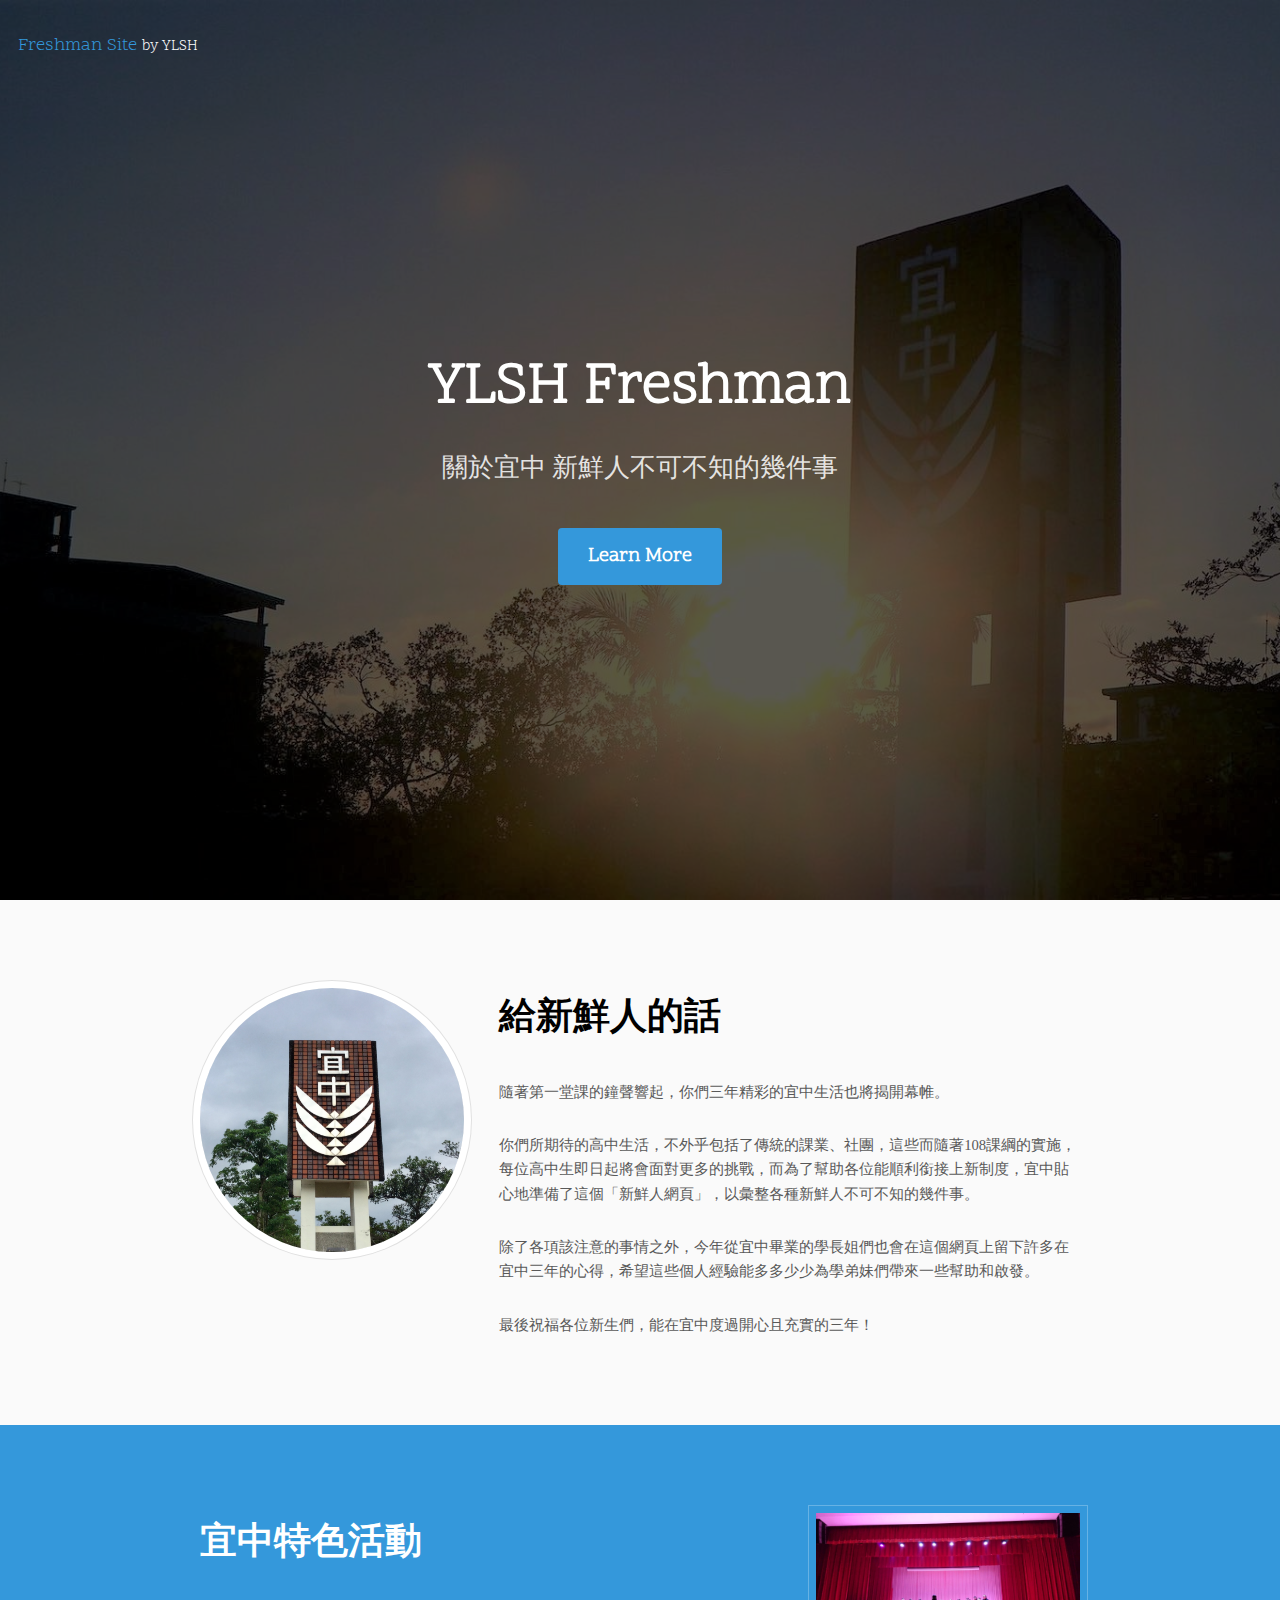
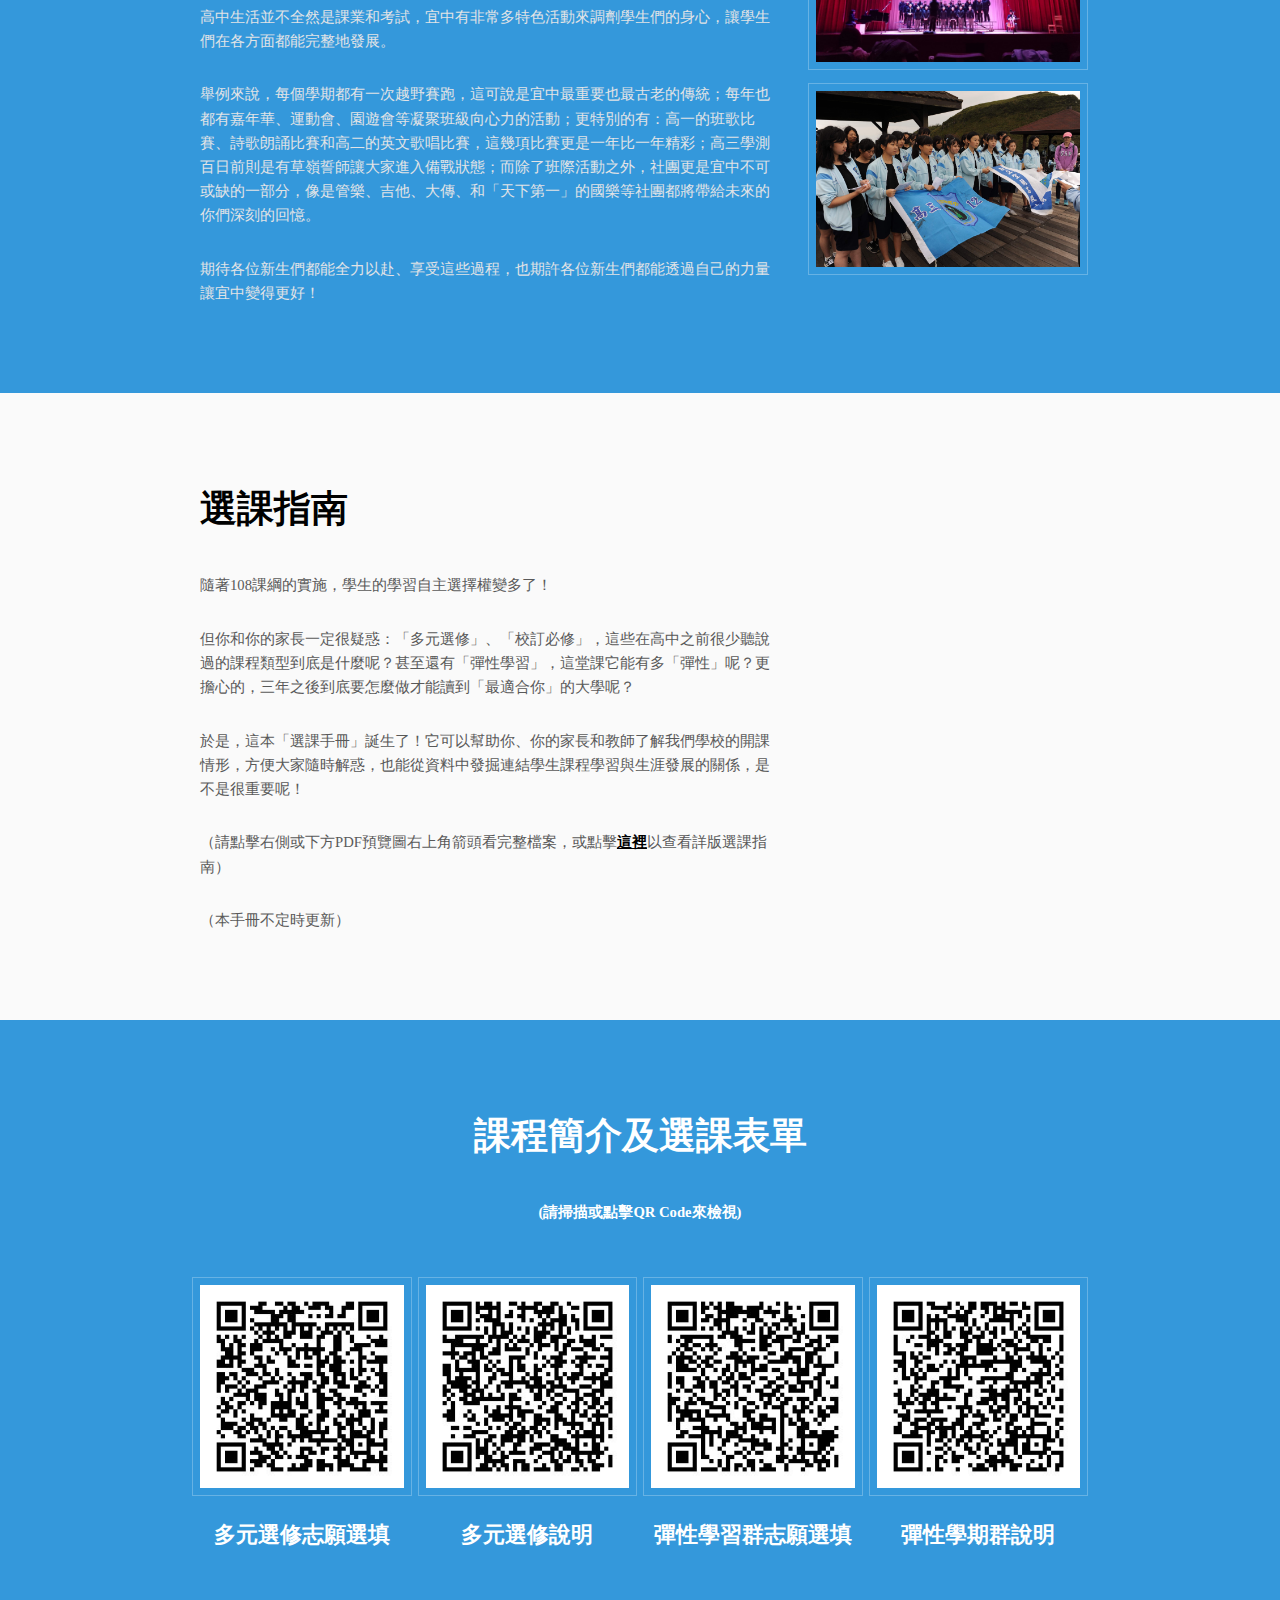
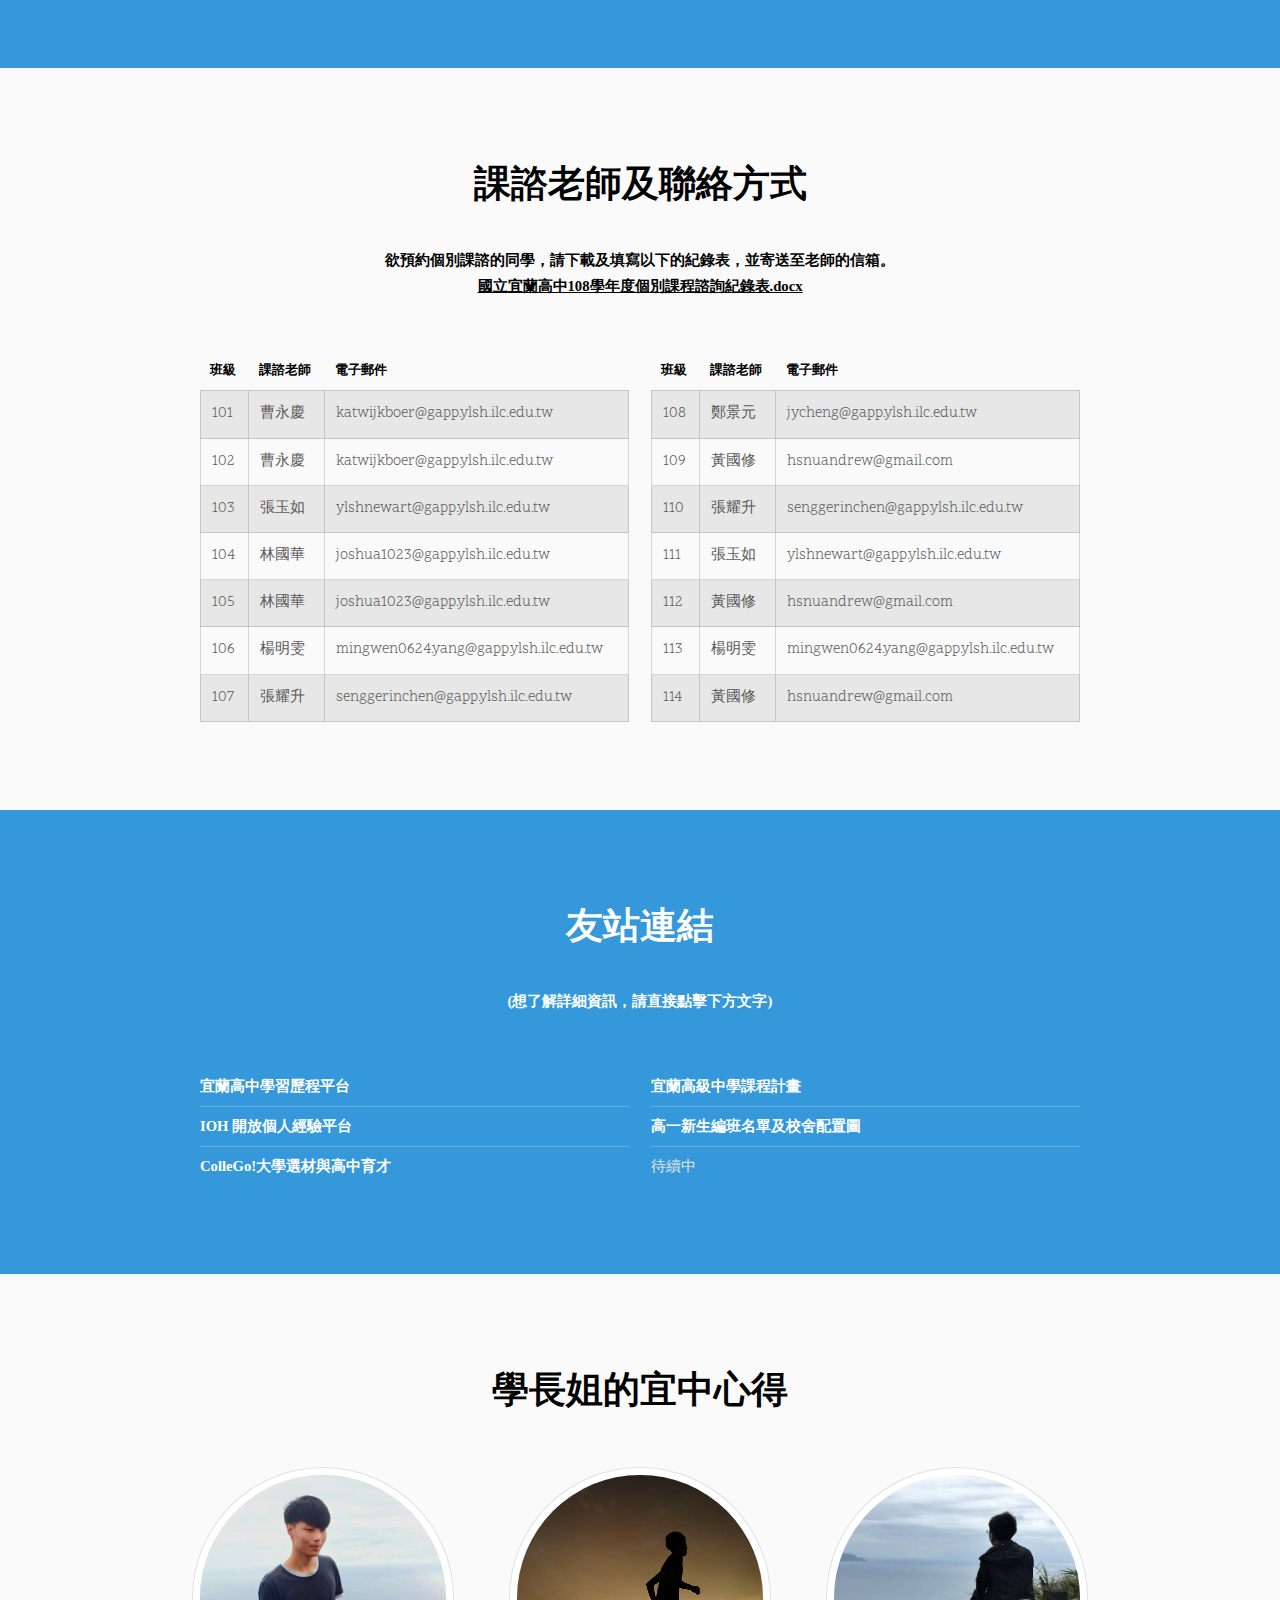
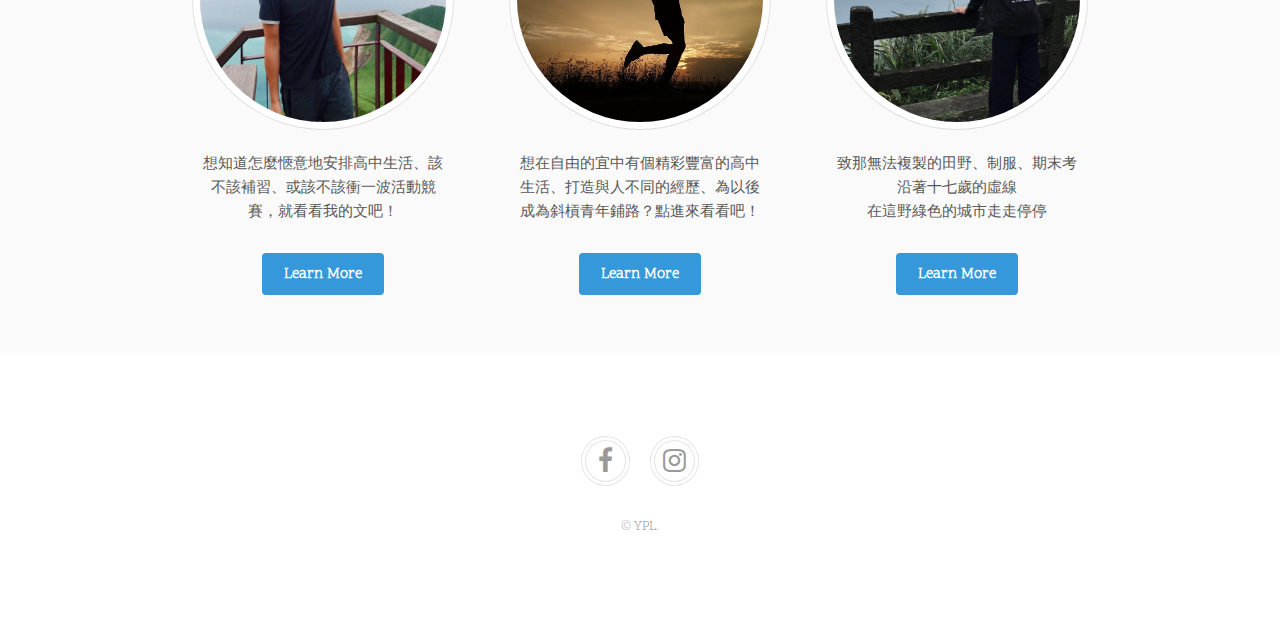
==== index.html @ 9dfa000c "update" ====
<!DOCTYPE HTML>
<!--
	Urban by TEMPLATED
	templated.co @templatedco
	Released for free under the Creative Commons Attribution 3.0 license (templated.co/license)
-->
<html>
	<head>
		<title>宜中新生專區</title>
		<meta charset="utf-8" />
		<meta name="viewport" content="width=device-width, initial-scale=1" />
		<link rel="stylesheet" href="assets/css/main.css" />
	</head>
	<body>

		<!-- Header -->
			<header id="header" class="alt">
				<div class="logo"><a>Freshman Site <span>by YLSH</span></a></div>
			</header>

		<!-- Banner -->
			<section id="banner">
				<div class="inner">
					<header>
						<h1>YLSH Freshman</h1>
						<p style = "font-family:Microsoft JhengHei">關於宜中 新鮮人不可不知的幾件事</p>
					</header>
					<a href="#main" class="button big scrolly">Learn More</a>
				</div>
			</section>

		<!-- Main -->
			<div id="main">

				<!-- Section -->
					<section class="wrapper style1">
						<div class="inner">
							<!-- 2 Columns -->
								<div class="flex flex-2">
									<div class="col col1">
										<div class="image round fit">
											<a><img src="images/banner2.jpg" alt="" /></a>
										</div>
									</div>
									<div class="col col2">
										<h2 style = "font-family:Microsoft JhengHei">給新鮮人的話</h2>
										<p style = "font-family:Microsoft JhengHei">隨著第一堂課的鐘聲響起，你們三年精彩的宜中生活也將揭開幕帷。</p>
										<p style = "font-family:Microsoft JhengHei">你們所期待的高中生活，不外乎包括了傳統的課業、社團，這些而隨著108課綱的實施，每位高中生即日起將會面對更多的挑戰，而為了幫助各位能順利銜接上新制度，宜中貼心地準備了這個「新鮮人網頁」，以彙整各種新鮮人不可不知的幾件事。</p>
										<p style = "font-family:Microsoft JhengHei">除了各項該注意的事情之外，今年從宜中畢業的學長姐們也會在這個網頁上留下許多在宜中三年的心得，希望這些個人經驗能多多少少為學弟妹們帶來一些幫助和啟發。</p>
										<p style = "font-family:Microsoft JhengHei">最後祝福各位新生們，能在宜中度過開心且充實的三年！
									</div>
								</div>
						</div>
					</section>

					<section class="wrapper style2">
						<div class="inner">
							<div class="flex flex-2">
								<div class="col col2">
									<h2 style = "font-family:Microsoft JhengHei">宜中特色活動</h2>
									<p style = "font-family:Microsoft JhengHei">高中生活並不全然是課業和考試，宜中有非常多特色活動來調劑學生們的身心，讓學生們在各方面都能完整地發展。</p>
									<p style = "font-family:Microsoft JhengHei">舉例來說，每個學期都有一次越野賽跑，這可說是宜中最重要也最古老的傳統；每年也都有嘉年華、運動會、園遊會等凝聚班級向心力的活動；更特別的有：高一的班歌比賽、詩歌朗誦比賽和高二的英文歌唱比賽，這幾項比賽更是一年比一年精彩；高三學測百日前則是有草嶺誓師讓大家進入備戰狀態；而除了班際活動之外，社團更是宜中不可或缺的一部分，像是管樂、吉他、大傳、和「天下第一」的國樂等社團都將帶給未來的你們深刻的回憶。</p>
									<p style = "font-family:Microsoft JhengHei">期待各位新生們都能全力以赴、享受這些過程，也期許各位新生們都能透過自己的力量讓宜中變得更好！</p>
									<!--<a href="#" class="button">Learn More</a> -->
								</div>
								
								<div class="col col1">
									<div class="row">	
										<div class="12u 12u$(medium)">
											<div class="image fit">
												<img src="images/sing.jpg" alt="" />
											</div>
										</div>
										<div class="12u 12u$(medium)">
											<div class="image fit">
												<img src="images/test.jpg" alt="" />
											</div>
										</div>											
									</div>
								</div>
								
							</div>
						</div>
					</section>

				<!-- Section -->
					<section class="wrapper style1">
						<div class="inner">
							<div class="flex flex-2">
								<div class="col col2">
									<h2 style = "font-family:Microsoft JhengHei">選課指南</h2>
									<p style = "font-family:Microsoft JhengHei">隨著108課綱的實施，學生的學習自主選擇權變多了！</p>
									<p style = "font-family:Microsoft JhengHei">但你和你的家長一定很疑惑：「多元選修」、「校訂必修」，這些在高中之前很少聽說過的課程類型到底是什麼呢？甚至還有「彈性學習」，這堂課它能有多「彈性」呢？更擔心的，三年之後到底要怎麼做才能讀到「最適合你」的大學呢？</p>
									<p style = "font-family:Microsoft JhengHei">於是，這本「選課手冊」誕生了！它可以幫助你、你的家長和教師了解我們學校的開課情形，方便大家隨時解惑，也能從資料中發掘連結學生課程學習與生涯發展的關係，是不是很重要呢！</p>
									<p style = "font-family:Microsoft JhengHei">（請點擊右側或下方PDF預覽圖右上角箭頭看完整檔案，或點擊<a href="https://drive.google.com/file/d/19_YkvteLMNgSTBCcxfW8pmUQkdt58Sdi/view"><strong><u>這裡</u></strong></a>以查看詳版選課指南）</p>
									<p style = "font-family:Microsoft JhengHei">（本手冊不定時更新）</p>
									
								</div>
								<div class = "col col1">
									<iframe style = "width: 100%; height: 85%;" src="https://drive.google.com/file/d/1Vxo7hMbCQTGdXIb9UPZAl84OpYY1kWc7/preview" width="400" height="400"></iframe>
								</div>
							</div>
						</div>
					</section>

					<section class="wrapper style2">
						<div class="inner">
							<header class="align-center">
								<h2 style = "font-family:Microsoft JhengHei">課程簡介及選課表單</h2>
								<small style = "font-family:Microsoft JhengHei"><strong>(請掃描或點擊QR Code來檢視)</strong></small>
							</header>
								<div class = "row">
									<div class = "3u 12u$(medium)">
										<span class="image fit"><a href="https://docs.google.com/forms/d/e/1FAIpQLSf6B_p_IgHCLlnAi5XLjm2r7VfJIzQm5_7ezCL1IbQgV3vB6Q/closedform"><img src="images/qr3.jpg" alt="" /></a></span>
										<header class = "align-center">
											<h4 style = "font-family:Microsoft JhengHei">多元選修志願選填</h2>
										</header>
									</div>
									<div class = "3u 12$(medium)">
										<span class="image fit"><a href="https://docs.google.com/document/d/1UCEDFmamj14jyRthdHxsBT_MLzgv_4cHOl_zFaQiXX4/edit"><img src="images/qr1.jpg"/></a></span>
										<header class = "align-center">
											<h4 style = "font-family:Microsoft JhengHei">多元選修說明</h2>
										</header>
									</div>								
									<div class = "3u 12u$(medium)">
										<span class="image fit"><a href="https://docs.google.com/forms/d/e/1FAIpQLScRIvncqiM0aggUP1GYIcyGWuc--8yrnYt3Lzhf6Zz8J6pN_g/closedform"><img src="images/qr4.jpg" alt="" /></a></span>
										<header class = "align-center">
											<h4 style = "font-family:Microsoft JhengHei">彈性學習群志願選填</h2>
										</header>
									</div>
									<div class = "3u 12u$(medium)">
										<span class="image fit"><a href="https://docs.google.com/document/d/1fr-gksU550gd8qHNVZjPY073wpUt6zxNzr_N0N5lqIw/edit?usp=sharing"><img src="images/qr2.jpg" alt="" /></a></span>
										<header class = "align-center">
											<h4 style = "font-family:Microsoft JhengHei">彈性學期群說明</h2>
										</header>
									</div>	
								</div>
						</div>
					</section>

					<section class="wrapper style1">
						<div class="inner">
							<header class="align-center">
								<h2 style = "font-family:Microsoft JhengHei">課諮老師及聯絡方式</h2>
								<small style = "font-family:Microsoft JhengHei"><strong>欲預約個別課諮的同學，請下載及填寫以下的紀錄表，並寄送至老師的信箱。<br><a href="https://drive.google.com/file/d/1Uf8KyTPD7S4pJbDx3ZAnqjRhwZ8bXSO5/view"><u>國立宜蘭高中108學年度個別課程諮詢紀錄表.docx</u></a></strong></small>

							</header>
								<div class = "row">
									<div class = "6u 12u$(medium)">
										<div class="table-wrapper">
											<table class="alt">
												<thead>
													<tr>
														<th style = "font-family:Microsoft JhengHei">班級</th>
														<th style = "font-family:Microsoft JhengHei">課諮老師</th>
														<th style = "font-family:Microsoft JhengHei">電子郵件</th>
													</tr>
												</thead>
												<tbody>
													<tr>
														<td>101</td>
														<td>曹永慶</td>
														<td>katwijkboer@gapp.ylsh.ilc.edu.tw</td>
													</tr>
													<tr>
														<td>102</td>
														<td>曹永慶</td>
														<td>katwijkboer@gapp.ylsh.ilc.edu.tw</td>
													</tr>
													<tr>
														<td>103</td>
														<td>張玉如</td>
														<td>ylshnewart@gapp.ylsh.ilc.edu.tw</td>
													</tr>
													<tr>
														<td>104</td>
														<td>林國華</td>
														<td>joshua1023@gapp.ylsh.ilc.edu.tw</td>
													</tr>
													<tr>
														<td>105</td>
														<td>林國華</td>
														<td>joshua1023@gapp.ylsh.ilc.edu.tw</td>
													</tr>
													<tr>
														<td>106</td>
														<td>楊明雯</td>
														<td>mingwen0624.yang@gapp.ylsh.ilc.edu.tw</td>
													</tr>
													<tr>
														<td>107</td>
														<td>張耀升</td>
														<td>senggerinchen@gapp.ylsh.ilc.edu.tw</td>
													</tr>												
												</tbody>
												
											</table>
										</div>
									</div>
									<div class = "6u 12u$(medium)">
										<div class="table-wrapper">
											<table class="alt">
												<thead>
													<tr>
														<th style = "font-family:Microsoft JhengHei">班級</th>
														<th style = "font-family:Microsoft JhengHei">課諮老師</th>
														<th style = "font-family:Microsoft JhengHei">電子郵件</th>
													</tr>
												</thead>
												<tbody>

													<tr>
														<td>108</td>
														<td>鄭景元</td>
														<td>jycheng@gapp.ylsh.ilc.edu.tw </td>
													</tr>
													<tr>
														<td>109</td>
														<td>黃國修</td>
														<td>hsnuandrew@gmail.com</td>
													</tr>
													<tr>
														<td>110</td>
														<td>張耀升</td>
														<td>senggerinchen@gapp.ylsh.ilc.edu.tw</td>
													</tr>
													<tr>
														<td>111</td>
														<td>張玉如</td>
														<td>ylshnewart@gapp.ylsh.ilc.edu.tw</td>
													</tr>
													<tr>
														<td>112</td>
														<td>黃國修</td>
														<td>hsnuandrew@gmail.com</td>
													</tr>
													<tr>
														<td>113</td>
														<td>楊明雯</td>
														<td>mingwen0624.yang@gapp.ylsh.ilc.edu.tw</td>
													</tr>
													<tr>
														<td>114</td>
														<td>黃國修</td>
														<td>hsnuandrew@gmail.com</td>
													</tr>
												</tbody>
											</table>
										</div>
									</div>
								</div>
						</div>
					</section>
					
					<section class="wrapper style2">
						<div class="inner">
							<header class="align-center">
								<h2 style = "font-family:Microsoft JhengHei">友站連結</h2>
								<small style = "font-family:Microsoft JhengHei"><strong>(想了解詳細資訊，請直接點擊下方文字)</strong></small>
							</header>
							
							<div class = "row">
								<div class = "6u 12u$(medium)">
									<ul class="alt">
										<li style = "font-family:Microsoft JhengHei"><a href="https://ep.ylsh.ilc.edu.tw/"><b>宜蘭高中學習歷程平台</b></li></a>
										<li style = "font-family:Microsoft JhengHei"><a href="http://ioh.tw"><b>IOH 開放個人經驗平台</b></li></a>										
										<li style = "font-family:Microsoft JhengHei"><a href="http://collego.ceec.edu.tw"><b>ColleGo!大學選材與高中育才</b></li></a>								
									</ul>
								</div>
								<div class = "6u 12u$(medium)">
									<ul class="alt">
										<li style = "font-family:Microsoft JhengHei"><a href="https://drive.google.com/file/d/1i8OjiJv_1gHg7m8OxrJlWSx0L3-sXni_/view"><b>宜蘭高級中學課程計畫</b></li></a>
										<li style = "font-family:Microsoft JhengHei"><a href="https://www.ylsh.ilc.edu.tw/ischool/public/news_view/show.php?nid=16864"><b>高一新生編班名單及校舍配置圖</b></li></a>
										<li style = "font-family:Microsoft JhengHei">待續中</li>
									</ul>
								</div>
							</div>
						</div>
					</section>
				<!-- Section -->
					<section class="wrapper style1">
						<div class="inner">
							<header class="align-center">
								<h2 style = "font-family:Microsoft JhengHei">學長姐的宜中心得</h2>
							</header>
							<div class="flex flex-3">
								<div class="col align-center">
									<div class="image round fit">
										<img src="images/me.jpg" alt="" />
									</div>
									<p style = "font-family:Microsoft JhengHei">想知道怎麼愜意地安排高中生活、該不該補習、或該不該衝一波活動競賽，就看看我的文吧！</p>
									<a href="share1.html" class="button">Learn More</a>
								</div>
								<div class="col align-center">
									<div class="image round fit">
										<img src="images/chou.jpg" alt="" />
									</div>
									<p style = "font-family:Microsoft JhengHei">想在自由的宜中有個精彩豐富的高中生活、打造與人不同的經歷、為以後成為斜槓青年鋪路？點進來看看吧！ </p>
									<a href="share2.html" class="button">Learn More</a>
								</div>
								<div class="col align-center">
									<div class="image round fit">
										<img src="images/chu.jpg" alt="" />
									</div>
									<p style = "font-family:Microsoft JhengHei">致那無法複製的田野、制服、期末考<br>沿著十七歲的虛線<br>在這野綠色的城市走走停停</p>
									<a href="share3.html" class="button">Learn More</a>
								</div>
							</div>
						</div>
					</section>
					

			</div>

		<!-- Footer -->
			<footer id="footer">
				<div class="copyright">
					<ul class="icons">
						<li><a href="https://www.facebook.com/yunpinglin1218" class="icon fa-facebook"><span class="label">Facebook</span></a></li>
						<li><a href="https://www.instagram.com/lin_yunping/" class="icon fa-instagram"><span class="label">Instagram</span></a></li>
					</ul>
					<p>&copy; <a href="https://www.facebook.com/yunpinglin1218">YPL</a>.</p>
				</div>
			</footer>
		<!-- Scripts -->
			<script src="assets/js/jquery.min.js"></script>
			<script src="assets/js/jquery.scrolly.min.js"></script>
			<script src="assets/js/jquery.scrollex.min.js"></script>
			<script src="assets/js/skel.min.js"></script>
			<script src="assets/js/util.js"></script>
			<script src="assets/js/main.js"></script>

	</body>
</html>
---- assets/css/main.css ----
@charset "UTF-8";
@import url(font-awesome.min.css);
@import url("https://fonts.googleapis.com/css?family=Scope+One|Trocchi");

/*
	Urban by TEMPLATED
	templated.co @templatedco
	Released for free under the Creative Commons Attribution 3.0 license (templated.co/license)
*/

/* Reset */

	html, body, div, span, applet, object, iframe, h1, h2, h3, h4, h5, h6, p, blockquote, pre, a, abbr, acronym, address, big, cite, code, del, dfn, em, img, ins, kbd, q, s, samp, small, strike, strong, sub, sup, tt, var, b, u, i, center, dl, dt, dd, ol, ul, li, fieldset, form, label, legend, table, caption, tbody, tfoot, thead, tr, th, td, article, aside, canvas, details, embed, figure, figcaption, footer, header, hgroup, menu, nav, output, ruby, section, summary, time, mark, audio, video {
		margin: 0;
		padding: 0;
		border: 0;
		font-size: 100%;
		font: inherit;
		vertical-align: baseline;
	}

	article, aside, details, figcaption, figure, footer, header, hgroup, menu, nav, section {
		display: block;
	}

	body {
		line-height: 1;
	}

	ol, ul {
		list-style: none;
	}

	blockquote, q {
		quotes: none;
	}

	blockquote:before, blockquote:after, q:before, q:after {
		content: '';
		content: none;
	}

	table {
		border-collapse: collapse;
		border-spacing: 0;
	}

	body {
		-webkit-text-size-adjust: none;
	}

/* Box Model */

	*, *:before, *:after {
		-moz-box-sizing: border-box;
		-webkit-box-sizing: border-box;
		box-sizing: border-box;
	}

/* Banner */

	#banner {
		display: -ms-flexbox;
		-ms-flex-pack: center;
		-ms-flex-align: center;
		padding: 8em 0 6em 0;
		-moz-align-items: center;
		-webkit-align-items: center;
		-ms-align-items: center;
		align-items: center;
		display: -moz-flex;
		display: -webkit-flex;
		display: -ms-flex;
		display: flex;
		-moz-justify-content: center;
		-webkit-justify-content: center;
		-ms-justify-content: center;
		justify-content: center;
		background-image: url("../../images/banner.jpg");
		background-position: center;
		background-size: cover;
		background-repeat: no-repeat;
		border-top: 0;
		min-height: 100vh;
		height: 100vh !important;
		position: relative;
		text-align: center;
		overflow: hidden;
	}

		#banner .inner {
			-moz-transform: scale(1.0);
			-webkit-transform: scale(1.0);
			-ms-transform: scale(1.0);
			transform: scale(1.0);
			-moz-transition: opacity 1s ease, -moz-transform 1s ease;
			-webkit-transition: opacity 1s ease, -webkit-transform 1s ease;
			-ms-transition: opacity 1s ease, -ms-transform 1s ease;
			transition: opacity 1s ease, transform 1s ease;
			opacity: 1;
			position: relative;
			z-index: 2;
		}

		#banner h1 {
			font-size: 4em;
			margin-bottom: .25em;
			color: #FFF;
		}

		#banner p {
			color: rgba(255, 255, 255, 0.85);
			font-size: 1.75em;
		}

	@-moz-keyframes more {
		0% {
			bottom: -3em;
		}

		100% {
			bottom: 0;
		}
	}

	@-webkit-keyframes more {
		0% {
			bottom: -3em;
		}

		100% {
			bottom: 0;
		}
	}

	@-ms-keyframes more {
		0% {
			bottom: -3em;
		}

		100% {
			bottom: 0;
		}
	}

	@keyframes more {
		0% {
			bottom: -3em;
		}

		100% {
			bottom: 0;
		}
	}

		#banner:before {
			-moz-transition: opacity 3s ease;
			-webkit-transition: opacity 3s ease;
			-ms-transition: opacity 3s ease;
			transition: opacity 3s ease;
			-moz-transition-delay: 1.25s;
			-webkit-transition-delay: 1.25s;
			-ms-transition-delay: 1.25s;
			transition-delay: 1.25s;
			content: '';
			display: block;
			background-color: #000;
			height: 100%;
			left: 0;
			opacity: 0.65;
			position: absolute;
			top: 0;
			width: 100%;
			z-index: 1;
		}

		@media screen and (max-width: 980px) {

			#banner {
				font-size: .85em;
			}

				#banner br {
					display: none;
				}

		}

		@media screen and (max-width: 736px) {

			#banner {
				min-height: 0;
				padding: 8em 2em 4em 2em;
			}

				#banner .inner {
					width: 100%;
				}

				#banner h1 {
					font-size: 1.75em;
					margin-bottom: 0.5em;
					padding-bottom: 0;
				}

				#banner p {
					font-size: 1.25em;
				}

				#banner .button {
					width: 100%;
				}

		}

		@media screen and (max-width: 480px) {

			#banner p {
				font-size: 1em;
			}

		}

		body.is-loading #banner .inner {
			-moz-transform: scale(0.99);
			-webkit-transform: scale(0.99);
			-ms-transform: scale(0.99);
			transform: scale(0.99);
			opacity: 0;
		}

		body.is-loading #banner:before {
			opacity: 1;
		}

/* Containers */

	.container {
		margin-left: auto;
		margin-right: auto;
	}

	.container.\31 25\25 {
		width: 100%;
		max-width: 100em;
		min-width: 80em;
	}

	.container.\37 5\25 {
		width: 60em;
	}

	.container.\35 0\25 {
		width: 40em;
	}

	.container.\32 5\25 {
		width: 20em;
	}

	.container {
		width: 80em;
	}

	@media screen and (max-width: 1680px) {

		.container.\31 25\25 {
			width: 100%;
			max-width: 100em;
			min-width: 80em;
		}

		.container.\37 5\25 {
			width: 60em;
		}

		.container.\35 0\25 {
			width: 40em;
		}

		.container.\32 5\25 {
			width: 20em;
		}

		.container {
			width: 80em;
		}

	}

	@media screen and (max-width: 1280px) {

		.container.\31 25\25 {
			width: 100%;
			max-width: 81.25em;
			min-width: 65em;
		}

		.container.\37 5\25 {
			width: 48.75em;
		}

		.container.\35 0\25 {
			width: 32.5em;
		}

		.container.\32 5\25 {
			width: 16.25em;
		}

		.container {
			width: 65em;
		}

	}

	@media screen and (max-width: 980px) {

		.container.\31 25\25 {
			width: 100%;
			max-width: 112.5%;
			min-width: 90%;
		}

		.container.\37 5\25 {
			width: 67.5%;
		}

		.container.\35 0\25 {
			width: 45%;
		}

		.container.\32 5\25 {
			width: 22.5%;
		}

		.container {
			width: 90%;
		}

	}

	@media screen and (max-width: 736px) {

		.container.\31 25\25 {
			width: 100%;
			max-width: 112.5%;
			min-width: 90%;
		}

		.container.\37 5\25 {
			width: 67.5%;
		}

		.container.\35 0\25 {
			width: 45%;
		}

		.container.\32 5\25 {
			width: 22.5%;
		}

		.container {
			width: 90% !important;
		}

	}

	@media screen and (max-width: 480px) {

		.container.\31 25\25 {
			width: 100%;
			max-width: 112.5%;
			min-width: 90%;
		}

		.container.\37 5\25 {
			width: 67.5%;
		}

		.container.\35 0\25 {
			width: 45%;
		}

		.container.\32 5\25 {
			width: 22.5%;
		}

		.container {
			width: 90% !important;
		}

	}

/* Grid */

	.row {
		border-bottom: solid 1px transparent;
		-moz-box-sizing: border-box;
		-webkit-box-sizing: border-box;
		box-sizing: border-box;
	}

	.row > * {
		float: left;
		-moz-box-sizing: border-box;
		-webkit-box-sizing: border-box;
		box-sizing: border-box;
	}

	.row:after, .row:before {
		content: '';
		display: block;
		clear: both;
		height: 0;
	}

	.row.uniform > * > :first-child {
		margin-top: 0;
	}

	.row.uniform > * > :last-child {
		margin-bottom: 0;
	}

	.row.\30 \25 > * {
		padding: 0 0 0 0em;
	}

	.row.\30 \25 {
		margin: 0 0 -1px 0em;
	}

	.row.uniform.\30 \25 > * {
		padding: 0em 0 0 0em;
	}

	.row.uniform.\30 \25 {
		margin: 0em 0 -1px 0em;
	}

	.row > * {
		padding: 0 0 0 2em;
	}

	.row {
		margin: 0 0 -1px -2em;
	}

	.row.uniform > * {
		padding: 2em 0 0 2em;
	}

	.row.uniform {
		margin: -2em 0 -1px -2em;
	}

	.row.\32 00\25 > * {
		padding: 0 0 0 4em;
	}

	.row.\32 00\25 {
		margin: 0 0 -1px -4em;
	}

	.row.uniform.\32 00\25 > * {
		padding: 4em 0 0 4em;
	}

	.row.uniform.\32 00\25 {
		margin: -4em 0 -1px -4em;
	}

	.row.\31 50\25 > * {
		padding: 0 0 0 3em;
	}

	.row.\31 50\25 {
		margin: 0 0 -1px -3em;
	}

	.row.uniform.\31 50\25 > * {
		padding: 3em 0 0 3em;
	}

	.row.uniform.\31 50\25 {
		margin: -3em 0 -1px -3em;
	}

	.row.\35 0\25 > * {
		padding: 0 0 0 1em;
	}

	.row.\35 0\25 {
		margin: 0 0 -1px -1em;
	}

	.row.uniform.\35 0\25 > * {
		padding: 1em 0 0 1em;
	}

	.row.uniform.\35 0\25 {
		margin: -1em 0 -1px -1em;
	}

	.row.\32 5\25 > * {
		padding: 0 0 0 0.5em;
	}

	.row.\32 5\25 {
		margin: 0 0 -1px -0.5em;
	}

	.row.uniform.\32 5\25 > * {
		padding: 0.5em 0 0 0.5em;
	}

	.row.uniform.\32 5\25 {
		margin: -0.5em 0 -1px -0.5em;
	}

	.\31 2u, .\31 2u\24 {
		width: 100%;
		clear: none;
		margin-left: 0;
	}

	.\31 1u, .\31 1u\24 {
		width: 91.6666666667%;
		clear: none;
		margin-left: 0;
	}

	.\31 0u, .\31 0u\24 {
		width: 83.3333333333%;
		clear: none;
		margin-left: 0;
	}

	.\39 u, .\39 u\24 {
		width: 75%;
		clear: none;
		margin-left: 0;
	}

	.\38 u, .\38 u\24 {
		width: 66.6666666667%;
		clear: none;
		margin-left: 0;
	}

	.\37 u, .\37 u\24 {
		width: 58.3333333333%;
		clear: none;
		margin-left: 0;
	}

	.\36 u, .\36 u\24 {
		width: 50%;
		clear: none;
		margin-left: 0;
	}

	.\35 u, .\35 u\24 {
		width: 41.6666666667%;
		clear: none;
		margin-left: 0;
	}

	.\34 u, .\34 u\24 {
		width: 33.3333333333%;
		clear: none;
		margin-left: 0;
	}

	.\33 u, .\33 u\24 {
		width: 25%;
		clear: none;
		margin-left: 0;
	}

	.\32 u, .\32 u\24 {
		width: 16.6666666667%;
		clear: none;
		margin-left: 0;
	}

	.\31 u, .\31 u\24 {
		width: 8.3333333333%;
		clear: none;
		margin-left: 0;
	}

	.\31 2u\24 + *,
	.\31 1u\24 + *,
	.\31 0u\24 + *,
	.\39 u\24 + *,
	.\38 u\24 + *,
	.\37 u\24 + *,
	.\36 u\24 + *,
	.\35 u\24 + *,
	.\34 u\24 + *,
	.\33 u\24 + *,
	.\32 u\24 + *,
	.\31 u\24 + * {
		clear: left;
	}

	.\-11u {
		margin-left: 91.66667%;
	}

	.\-10u {
		margin-left: 83.33333%;
	}

	.\-9u {
		margin-left: 75%;
	}

	.\-8u {
		margin-left: 66.66667%;
	}

	.\-7u {
		margin-left: 58.33333%;
	}

	.\-6u {
		margin-left: 50%;
	}

	.\-5u {
		margin-left: 41.66667%;
	}

	.\-4u {
		margin-left: 33.33333%;
	}

	.\-3u {
		margin-left: 25%;
	}

	.\-2u {
		margin-left: 16.66667%;
	}

	.\-1u {
		margin-left: 8.33333%;
	}

	@media screen and (max-width: 1680px) {

		.row > * {
			padding: 0 0 0 2em;
		}

		.row {
			margin: 0 0 -1px -2em;
		}

		.row.uniform > * {
			padding: 2em 0 0 2em;
		}

		.row.uniform {
			margin: -2em 0 -1px -2em;
		}

		.row.\32 00\25 > * {
			padding: 0 0 0 4em;
		}

		.row.\32 00\25 {
			margin: 0 0 -1px -4em;
		}

		.row.uniform.\32 00\25 > * {
			padding: 4em 0 0 4em;
		}

		.row.uniform.\32 00\25 {
			margin: -4em 0 -1px -4em;
		}

		.row.\31 50\25 > * {
			padding: 0 0 0 3em;
		}

		.row.\31 50\25 {
			margin: 0 0 -1px -3em;
		}

		.row.uniform.\31 50\25 > * {
			padding: 3em 0 0 3em;
		}

		.row.uniform.\31 50\25 {
			margin: -3em 0 -1px -3em;
		}

		.row.\35 0\25 > * {
			padding: 0 0 0 1em;
		}

		.row.\35 0\25 {
			margin: 0 0 -1px -1em;
		}

		.row.uniform.\35 0\25 > * {
			padding: 1em 0 0 1em;
		}

		.row.uniform.\35 0\25 {
			margin: -1em 0 -1px -1em;
		}

		.row.\32 5\25 > * {
			padding: 0 0 0 0.5em;
		}

		.row.\32 5\25 {
			margin: 0 0 -1px -0.5em;
		}

		.row.uniform.\32 5\25 > * {
			padding: 0.5em 0 0 0.5em;
		}

		.row.uniform.\32 5\25 {
			margin: -0.5em 0 -1px -0.5em;
		}

		.\31 2u\28xlarge\29, .\31 2u\24\28xlarge\29 {
			width: 100%;
			clear: none;
			margin-left: 0;
		}

		.\31 1u\28xlarge\29, .\31 1u\24\28xlarge\29 {
			width: 91.6666666667%;
			clear: none;
			margin-left: 0;
		}

		.\31 0u\28xlarge\29, .\31 0u\24\28xlarge\29 {
			width: 83.3333333333%;
			clear: none;
			margin-left: 0;
		}

		.\39 u\28xlarge\29, .\39 u\24\28xlarge\29 {
			width: 75%;
			clear: none;
			margin-left: 0;
		}

		.\38 u\28xlarge\29, .\38 u\24\28xlarge\29 {
			width: 66.6666666667%;
			clear: none;
			margin-left: 0;
		}

		.\37 u\28xlarge\29, .\37 u\24\28xlarge\29 {
			width: 58.3333333333%;
			clear: none;
			margin-left: 0;
		}

		.\36 u\28xlarge\29, .\36 u\24\28xlarge\29 {
			width: 50%;
			clear: none;
			margin-left: 0;
		}

		.\35 u\28xlarge\29, .\35 u\24\28xlarge\29 {
			width: 41.6666666667%;
			clear: none;
			margin-left: 0;
		}

		.\34 u\28xlarge\29, .\34 u\24\28xlarge\29 {
			width: 33.3333333333%;
			clear: none;
			margin-left: 0;
		}

		.\33 u\28xlarge\29, .\33 u\24\28xlarge\29 {
			width: 25%;
			clear: none;
			margin-left: 0;
		}

		.\32 u\28xlarge\29, .\32 u\24\28xlarge\29 {
			width: 16.6666666667%;
			clear: none;
			margin-left: 0;
		}

		.\31 u\28xlarge\29, .\31 u\24\28xlarge\29 {
			width: 8.3333333333%;
			clear: none;
			margin-left: 0;
		}

		.\31 2u\24\28xlarge\29 + *,
		.\31 1u\24\28xlarge\29 + *,
		.\31 0u\24\28xlarge\29 + *,
		.\39 u\24\28xlarge\29 + *,
		.\38 u\24\28xlarge\29 + *,
		.\37 u\24\28xlarge\29 + *,
		.\36 u\24\28xlarge\29 + *,
		.\35 u\24\28xlarge\29 + *,
		.\34 u\24\28xlarge\29 + *,
		.\33 u\24\28xlarge\29 + *,
		.\32 u\24\28xlarge\29 + *,
		.\31 u\24\28xlarge\29 + * {
			clear: left;
		}

		.\-11u\28xlarge\29 {
			margin-left: 91.66667%;
		}

		.\-10u\28xlarge\29 {
			margin-left: 83.33333%;
		}

		.\-9u\28xlarge\29 {
			margin-left: 75%;
		}

		.\-8u\28xlarge\29 {
			margin-left: 66.66667%;
		}

		.\-7u\28xlarge\29 {
			margin-left: 58.33333%;
		}

		.\-6u\28xlarge\29 {
			margin-left: 50%;
		}

		.\-5u\28xlarge\29 {
			margin-left: 41.66667%;
		}

		.\-4u\28xlarge\29 {
			margin-left: 33.33333%;
		}

		.\-3u\28xlarge\29 {
			margin-left: 25%;
		}

		.\-2u\28xlarge\29 {
			margin-left: 16.66667%;
		}

		.\-1u\28xlarge\29 {
			margin-left: 8.33333%;
		}

	}

	@media screen and (max-width: 1280px) {

		.row > * {
			padding: 0 0 0 1.5em;
		}

		.row {
			margin: 0 0 -1px -1.5em;
		}

		.row.uniform > * {
			padding: 1.5em 0 0 1.5em;
		}

		.row.uniform {
			margin: -1.5em 0 -1px -1.5em;
		}

		.row.\32 00\25 > * {
			padding: 0 0 0 3em;
		}

		.row.\32 00\25 {
			margin: 0 0 -1px -3em;
		}

		.row.uniform.\32 00\25 > * {
			padding: 3em 0 0 3em;
		}

		.row.uniform.\32 00\25 {
			margin: -3em 0 -1px -3em;
		}

		.row.\31 50\25 > * {
			padding: 0 0 0 2.25em;
		}

		.row.\31 50\25 {
			margin: 0 0 -1px -2.25em;
		}

		.row.uniform.\31 50\25 > * {
			padding: 2.25em 0 0 2.25em;
		}

		.row.uniform.\31 50\25 {
			margin: -2.25em 0 -1px -2.25em;
		}

		.row.\35 0\25 > * {
			padding: 0 0 0 0.75em;
		}

		.row.\35 0\25 {
			margin: 0 0 -1px -0.75em;
		}

		.row.uniform.\35 0\25 > * {
			padding: 0.75em 0 0 0.75em;
		}

		.row.uniform.\35 0\25 {
			margin: -0.75em 0 -1px -0.75em;
		}

		.row.\32 5\25 > * {
			padding: 0 0 0 0.375em;
		}

		.row.\32 5\25 {
			margin: 0 0 -1px -0.375em;
		}

		.row.uniform.\32 5\25 > * {
			padding: 0.375em 0 0 0.375em;
		}

		.row.uniform.\32 5\25 {
			margin: -0.375em 0 -1px -0.375em;
		}

		.\31 2u\28large\29, .\31 2u\24\28large\29 {
			width: 100%;
			clear: none;
			margin-left: 0;
		}

		.\31 1u\28large\29, .\31 1u\24\28large\29 {
			width: 91.6666666667%;
			clear: none;
			margin-left: 0;
		}

		.\31 0u\28large\29, .\31 0u\24\28large\29 {
			width: 83.3333333333%;
			clear: none;
			margin-left: 0;
		}

		.\39 u\28large\29, .\39 u\24\28large\29 {
			width: 75%;
			clear: none;
			margin-left: 0;
		}

		.\38 u\28large\29, .\38 u\24\28large\29 {
			width: 66.6666666667%;
			clear: none;
			margin-left: 0;
		}

		.\37 u\28large\29, .\37 u\24\28large\29 {
			width: 58.3333333333%;
			clear: none;
			margin-left: 0;
		}

		.\36 u\28large\29, .\36 u\24\28large\29 {
			width: 50%;
			clear: none;
			margin-left: 0;
		}

		.\35 u\28large\29, .\35 u\24\28large\29 {
			width: 41.6666666667%;
			clear: none;
			margin-left: 0;
		}

		.\34 u\28large\29, .\34 u\24\28large\29 {
			width: 33.3333333333%;
			clear: none;
			margin-left: 0;
		}

		.\33 u\28large\29, .\33 u\24\28large\29 {
			width: 25%;
			clear: none;
			margin-left: 0;
		}

		.\32 u\28large\29, .\32 u\24\28large\29 {
			width: 16.6666666667%;
			clear: none;
			margin-left: 0;
		}

		.\31 u\28large\29, .\31 u\24\28large\29 {
			width: 8.3333333333%;
			clear: none;
			margin-left: 0;
		}

		.\31 2u\24\28large\29 + *,
		.\31 1u\24\28large\29 + *,
		.\31 0u\24\28large\29 + *,
		.\39 u\24\28large\29 + *,
		.\38 u\24\28large\29 + *,
		.\37 u\24\28large\29 + *,
		.\36 u\24\28large\29 + *,
		.\35 u\24\28large\29 + *,
		.\34 u\24\28large\29 + *,
		.\33 u\24\28large\29 + *,
		.\32 u\24\28large\29 + *,
		.\31 u\24\28large\29 + * {
			clear: left;
		}

		.\-11u\28large\29 {
			margin-left: 91.66667%;
		}

		.\-10u\28large\29 {
			margin-left: 83.33333%;
		}

		.\-9u\28large\29 {
			margin-left: 75%;
		}

		.\-8u\28large\29 {
			margin-left: 66.66667%;
		}

		.\-7u\28large\29 {
			margin-left: 58.33333%;
		}

		.\-6u\28large\29 {
			margin-left: 50%;
		}

		.\-5u\28large\29 {
			margin-left: 41.66667%;
		}

		.\-4u\28large\29 {
			margin-left: 33.33333%;
		}

		.\-3u\28large\29 {
			margin-left: 25%;
		}

		.\-2u\28large\29 {
			margin-left: 16.66667%;
		}

		.\-1u\28large\29 {
			margin-left: 8.33333%;
		}

	}

	@media screen and (max-width: 980px) {

		.row > * {
			padding: 0 0 0 1.5em;
		}

		.row {
			margin: 0 0 -1px -1.5em;
		}

		.row.uniform > * {
			padding: 1.5em 0 0 1.5em;
		}

		.row.uniform {
			margin: -1.5em 0 -1px -1.5em;
		}

		.row.\32 00\25 > * {
			padding: 0 0 0 3em;
		}

		.row.\32 00\25 {
			margin: 0 0 -1px -3em;
		}

		.row.uniform.\32 00\25 > * {
			padding: 3em 0 0 3em;
		}

		.row.uniform.\32 00\25 {
			margin: -3em 0 -1px -3em;
		}

		.row.\31 50\25 > * {
			padding: 0 0 0 2.25em;
		}

		.row.\31 50\25 {
			margin: 0 0 -1px -2.25em;
		}

		.row.uniform.\31 50\25 > * {
			padding: 2.25em 0 0 2.25em;
		}

		.row.uniform.\31 50\25 {
			margin: -2.25em 0 -1px -2.25em;
		}

		.row.\35 0\25 > * {
			padding: 0 0 0 0.75em;
		}

		.row.\35 0\25 {
			margin: 0 0 -1px -0.75em;
		}

		.row.uniform.\35 0\25 > * {
			padding: 0.75em 0 0 0.75em;
		}

		.row.uniform.\35 0\25 {
			margin: -0.75em 0 -1px -0.75em;
		}

		.row.\32 5\25 > * {
			padding: 0 0 0 0.375em;
		}

		.row.\32 5\25 {
			margin: 0 0 -1px -0.375em;
		}

		.row.uniform.\32 5\25 > * {
			padding: 0.375em 0 0 0.375em;
		}

		.row.uniform.\32 5\25 {
			margin: -0.375em 0 -1px -0.375em;
		}

		.\31 2u\28medium\29, .\31 2u\24\28medium\29 {
			width: 100%;
			clear: none;
			margin-left: 0;
		}

		.\31 1u\28medium\29, .\31 1u\24\28medium\29 {
			width: 91.6666666667%;
			clear: none;
			margin-left: 0;
		}

		.\31 0u\28medium\29, .\31 0u\24\28medium\29 {
			width: 83.3333333333%;
			clear: none;
			margin-left: 0;
		}

		.\39 u\28medium\29, .\39 u\24\28medium\29 {
			width: 75%;
			clear: none;
			margin-left: 0;
		}

		.\38 u\28medium\29, .\38 u\24\28medium\29 {
			width: 66.6666666667%;
			clear: none;
			margin-left: 0;
		}

		.\37 u\28medium\29, .\37 u\24\28medium\29 {
			width: 58.3333333333%;
			clear: none;
			margin-left: 0;
		}

		.\36 u\28medium\29, .\36 u\24\28medium\29 {
			width: 50%;
			clear: none;
			margin-left: 0;
		}

		.\35 u\28medium\29, .\35 u\24\28medium\29 {
			width: 41.6666666667%;
			clear: none;
			margin-left: 0;
		}

		.\34 u\28medium\29, .\34 u\24\28medium\29 {
			width: 33.3333333333%;
			clear: none;
			margin-left: 0;
		}

		.\33 u\28medium\29, .\33 u\24\28medium\29 {
			width: 25%;
			clear: none;
			margin-left: 0;
		}

		.\32 u\28medium\29, .\32 u\24\28medium\29 {
			width: 16.6666666667%;
			clear: none;
			margin-left: 0;
		}

		.\31 u\28medium\29, .\31 u\24\28medium\29 {
			width: 8.3333333333%;
			clear: none;
			margin-left: 0;
		}

		.\31 2u\24\28medium\29 + *,
		.\31 1u\24\28medium\29 + *,
		.\31 0u\24\28medium\29 + *,
		.\39 u\24\28medium\29 + *,
		.\38 u\24\28medium\29 + *,
		.\37 u\24\28medium\29 + *,
		.\36 u\24\28medium\29 + *,
		.\35 u\24\28medium\29 + *,
		.\34 u\24\28medium\29 + *,
		.\33 u\24\28medium\29 + *,
		.\32 u\24\28medium\29 + *,
		.\31 u\24\28medium\29 + * {
			clear: left;
		}

		.\-11u\28medium\29 {
			margin-left: 91.66667%;
		}

		.\-10u\28medium\29 {
			margin-left: 83.33333%;
		}

		.\-9u\28medium\29 {
			margin-left: 75%;
		}

		.\-8u\28medium\29 {
			margin-left: 66.66667%;
		}

		.\-7u\28medium\29 {
			margin-left: 58.33333%;
		}

		.\-6u\28medium\29 {
			margin-left: 50%;
		}

		.\-5u\28medium\29 {
			margin-left: 41.66667%;
		}

		.\-4u\28medium\29 {
			margin-left: 33.33333%;
		}

		.\-3u\28medium\29 {
			margin-left: 25%;
		}

		.\-2u\28medium\29 {
			margin-left: 16.66667%;
		}

		.\-1u\28medium\29 {
			margin-left: 8.33333%;
		}

	}

	@media screen and (max-width: 736px) {

		.row > * {
			padding: 0 0 0 1.25em;
		}

		.row {
			margin: 0 0 -1px -1.25em;
		}

		.row.uniform > * {
			padding: 1.25em 0 0 1.25em;
		}

		.row.uniform {
			margin: -1.25em 0 -1px -1.25em;
		}

		.row.\32 00\25 > * {
			padding: 0 0 0 2.5em;
		}

		.row.\32 00\25 {
			margin: 0 0 -1px -2.5em;
		}

		.row.uniform.\32 00\25 > * {
			padding: 2.5em 0 0 2.5em;
		}

		.row.uniform.\32 00\25 {
			margin: -2.5em 0 -1px -2.5em;
		}

		.row.\31 50\25 > * {
			padding: 0 0 0 1.875em;
		}

		.row.\31 50\25 {
			margin: 0 0 -1px -1.875em;
		}

		.row.uniform.\31 50\25 > * {
			padding: 1.875em 0 0 1.875em;
		}

		.row.uniform.\31 50\25 {
			margin: -1.875em 0 -1px -1.875em;
		}

		.row.\35 0\25 > * {
			padding: 0 0 0 0.625em;
		}

		.row.\35 0\25 {
			margin: 0 0 -1px -0.625em;
		}

		.row.uniform.\35 0\25 > * {
			padding: 0.625em 0 0 0.625em;
		}

		.row.uniform.\35 0\25 {
			margin: -0.625em 0 -1px -0.625em;
		}

		.row.\32 5\25 > * {
			padding: 0 0 0 0.3125em;
		}

		.row.\32 5\25 {
			margin: 0 0 -1px -0.3125em;
		}

		.row.uniform.\32 5\25 > * {
			padding: 0.3125em 0 0 0.3125em;
		}

		.row.uniform.\32 5\25 {
			margin: -0.3125em 0 -1px -0.3125em;
		}

		.\31 2u\28small\29, .\31 2u\24\28small\29 {
			width: 100%;
			clear: none;
			margin-left: 0;
		}

		.\31 1u\28small\29, .\31 1u\24\28small\29 {
			width: 91.6666666667%;
			clear: none;
			margin-left: 0;
		}

		.\31 0u\28small\29, .\31 0u\24\28small\29 {
			width: 83.3333333333%;
			clear: none;
			margin-left: 0;
		}

		.\39 u\28small\29, .\39 u\24\28small\29 {
			width: 75%;
			clear: none;
			margin-left: 0;
		}

		.\38 u\28small\29, .\38 u\24\28small\29 {
			width: 66.6666666667%;
			clear: none;
			margin-left: 0;
		}

		.\37 u\28small\29, .\37 u\24\28small\29 {
			width: 58.3333333333%;
			clear: none;
			margin-left: 0;
		}

		.\36 u\28small\29, .\36 u\24\28small\29 {
			width: 50%;
			clear: none;
			margin-left: 0;
		}

		.\35 u\28small\29, .\35 u\24\28small\29 {
			width: 41.6666666667%;
			clear: none;
			margin-left: 0;
		}

		.\34 u\28small\29, .\34 u\24\28small\29 {
			width: 33.3333333333%;
			clear: none;
			margin-left: 0;
		}

		.\33 u\28small\29, .\33 u\24\28small\29 {
			width: 25%;
			clear: none;
			margin-left: 0;
		}

		.\32 u\28small\29, .\32 u\24\28small\29 {
			width: 16.6666666667%;
			clear: none;
			margin-left: 0;
		}

		.\31 u\28small\29, .\31 u\24\28small\29 {
			width: 8.3333333333%;
			clear: none;
			margin-left: 0;
		}

		.\31 2u\24\28small\29 + *,
		.\31 1u\24\28small\29 + *,
		.\31 0u\24\28small\29 + *,
		.\39 u\24\28small\29 + *,
		.\38 u\24\28small\29 + *,
		.\37 u\24\28small\29 + *,
		.\36 u\24\28small\29 + *,
		.\35 u\24\28small\29 + *,
		.\34 u\24\28small\29 + *,
		.\33 u\24\28small\29 + *,
		.\32 u\24\28small\29 + *,
		.\31 u\24\28small\29 + * {
			clear: left;
		}

		.\-11u\28small\29 {
			margin-left: 91.66667%;
		}

		.\-10u\28small\29 {
			margin-left: 83.33333%;
		}

		.\-9u\28small\29 {
			margin-left: 75%;
		}

		.\-8u\28small\29 {
			margin-left: 66.66667%;
		}

		.\-7u\28small\29 {
			margin-left: 58.33333%;
		}

		.\-6u\28small\29 {
			margin-left: 50%;
		}

		.\-5u\28small\29 {
			margin-left: 41.66667%;
		}

		.\-4u\28small\29 {
			margin-left: 33.33333%;
		}

		.\-3u\28small\29 {
			margin-left: 25%;
		}

		.\-2u\28small\29 {
			margin-left: 16.66667%;
		}

		.\-1u\28small\29 {
			margin-left: 8.33333%;
		}

	}

	@media screen and (max-width: 480px) {

		.row > * {
			padding: 0 0 0 1.25em;
		}

		.row {
			margin: 0 0 -1px -1.25em;
		}

		.row.uniform > * {
			padding: 1.25em 0 0 1.25em;
		}

		.row.uniform {
			margin: -1.25em 0 -1px -1.25em;
		}

		.row.\32 00\25 > * {
			padding: 0 0 0 2.5em;
		}

		.row.\32 00\25 {
			margin: 0 0 -1px -2.5em;
		}

		.row.uniform.\32 00\25 > * {
			padding: 2.5em 0 0 2.5em;
		}

		.row.uniform.\32 00\25 {
			margin: -2.5em 0 -1px -2.5em;
		}

		.row.\31 50\25 > * {
			padding: 0 0 0 1.875em;
		}

		.row.\31 50\25 {
			margin: 0 0 -1px -1.875em;
		}

		.row.uniform.\31 50\25 > * {
			padding: 1.875em 0 0 1.875em;
		}

		.row.uniform.\31 50\25 {
			margin: -1.875em 0 -1px -1.875em;
		}

		.row.\35 0\25 > * {
			padding: 0 0 0 0.625em;
		}

		.row.\35 0\25 {
			margin: 0 0 -1px -0.625em;
		}

		.row.uniform.\35 0\25 > * {
			padding: 0.625em 0 0 0.625em;
		}

		.row.uniform.\35 0\25 {
			margin: -0.625em 0 -1px -0.625em;
		}

		.row.\32 5\25 > * {
			padding: 0 0 0 0.3125em;
		}

		.row.\32 5\25 {
			margin: 0 0 -1px -0.3125em;
		}

		.row.uniform.\32 5\25 > * {
			padding: 0.3125em 0 0 0.3125em;
		}

		.row.uniform.\32 5\25 {
			margin: -0.3125em 0 -1px -0.3125em;
		}

		.\31 2u\28xsmall\29, .\31 2u\24\28xsmall\29 {
			width: 100%;
			clear: none;
			margin-left: 0;
		}

		.\31 1u\28xsmall\29, .\31 1u\24\28xsmall\29 {
			width: 91.6666666667%;
			clear: none;
			margin-left: 0;
		}

		.\31 0u\28xsmall\29, .\31 0u\24\28xsmall\29 {
			width: 83.3333333333%;
			clear: none;
			margin-left: 0;
		}

		.\39 u\28xsmall\29, .\39 u\24\28xsmall\29 {
			width: 75%;
			clear: none;
			margin-left: 0;
		}

		.\38 u\28xsmall\29, .\38 u\24\28xsmall\29 {
			width: 66.6666666667%;
			clear: none;
			margin-left: 0;
		}

		.\37 u\28xsmall\29, .\37 u\24\28xsmall\29 {
			width: 58.3333333333%;
			clear: none;
			margin-left: 0;
		}

		.\36 u\28xsmall\29, .\36 u\24\28xsmall\29 {
			width: 50%;
			clear: none;
			margin-left: 0;
		}

		.\35 u\28xsmall\29, .\35 u\24\28xsmall\29 {
			width: 41.6666666667%;
			clear: none;
			margin-left: 0;
		}

		.\34 u\28xsmall\29, .\34 u\24\28xsmall\29 {
			width: 33.3333333333%;
			clear: none;
			margin-left: 0;
		}

		.\33 u\28xsmall\29, .\33 u\24\28xsmall\29 {
			width: 25%;
			clear: none;
			margin-left: 0;
		}

		.\32 u\28xsmall\29, .\32 u\24\28xsmall\29 {
			width: 16.6666666667%;
			clear: none;
			margin-left: 0;
		}

		.\31 u\28xsmall\29, .\31 u\24\28xsmall\29 {
			width: 8.3333333333%;
			clear: none;
			margin-left: 0;
		}

		.\31 2u\24\28xsmall\29 + *,
		.\31 1u\24\28xsmall\29 + *,
		.\31 0u\24\28xsmall\29 + *,
		.\39 u\24\28xsmall\29 + *,
		.\38 u\24\28xsmall\29 + *,
		.\37 u\24\28xsmall\29 + *,
		.\36 u\24\28xsmall\29 + *,
		.\35 u\24\28xsmall\29 + *,
		.\34 u\24\28xsmall\29 + *,
		.\33 u\24\28xsmall\29 + *,
		.\32 u\24\28xsmall\29 + *,
		.\31 u\24\28xsmall\29 + * {
			clear: left;
		}

		.\-11u\28xsmall\29 {
			margin-left: 91.66667%;
		}

		.\-10u\28xsmall\29 {
			margin-left: 83.33333%;
		}

		.\-9u\28xsmall\29 {
			margin-left: 75%;
		}

		.\-8u\28xsmall\29 {
			margin-left: 66.66667%;
		}

		.\-7u\28xsmall\29 {
			margin-left: 58.33333%;
		}

		.\-6u\28xsmall\29 {
			margin-left: 50%;
		}

		.\-5u\28xsmall\29 {
			margin-left: 41.66667%;
		}

		.\-4u\28xsmall\29 {
			margin-left: 33.33333%;
		}

		.\-3u\28xsmall\29 {
			margin-left: 25%;
		}

		.\-2u\28xsmall\29 {
			margin-left: 16.66667%;
		}

		.\-1u\28xsmall\29 {
			margin-left: 8.33333%;
		}

	}

/* Basic */

	@-ms-viewport {
		width: device-width;
	}

	body {
		-ms-overflow-style: scrollbar;
	}

	@media screen and (max-width: 480px) {

		html, body {
			min-width: 320px;
		}

	}

	body {
		background: #fff;
	}

		body.is-loading *, body.is-loading *:before, body.is-loading *:after {
			-moz-animation: none !important;
			-webkit-animation: none !important;
			-ms-animation: none !important;
			animation: none !important;
			-moz-transition: none !important;
			-webkit-transition: none !important;
			-ms-transition: none !important;
			transition: none !important;
		}

/* Type */

	body {
		background-color: #fff;
		color: #999999;
	}

	body, input, select, textarea {
		font-family: "Scope One", serif;
		font-size: 13pt;
		font-weight: 300;
		line-height: 1.65;
	}

		@media screen and (max-width: 1680px) {

			body, input, select, textarea {
				font-size: 11pt;
			}

		}

		@media screen and (max-width: 1280px) {

			body, input, select, textarea {
				font-size: 11pt;
			}

		}

		@media screen and (max-width: 980px) {

			body, input, select, textarea {
				font-size: 12pt;
			}

		}

		@media screen and (max-width: 736px) {

			body, input, select, textarea {
				font-size: 12pt;
			}

		}

		@media screen and (max-width: 480px) {

			body, input, select, textarea {
				font-size: 12pt;
			}

		}

	a {
		-moz-transition: color 0.2s ease-in-out;
		-webkit-transition: color 0.2s ease-in-out;
		-ms-transition: color 0.2s ease-in-out;
		transition: color 0.2s ease-in-out;
		text-decoration: none;
	}

	strong, b {
		font-weight: 700;
	}

	em, i {
		font-style: italic;
	}

	p {
		margin: 0 0 2em 0;
	}

	h1, h2, h3, h4, h5, h6 {
		font-weight: 700;
		line-height: 1.5;
		margin: 0 0 1em 0;
	}

		h1 a, h2 a, h3 a, h4 a, h5 a, h6 a {
			color: inherit;
			text-decoration: none;
		}

	h1 {
		font-size: 3em;
		margin-bottom: .25em;
	}

		@media screen and (max-width: 736px) {

			h1 {
				font-size: 2.5em;
			}

		}

	h2 {
		font-size: 2.5em;
	}

		@media screen and (max-width: 736px) {

			h2 {
				font-size: 2em;
			}

		}

		@media screen and (max-width: 480px) {

			h2 {
				font-size: 1.5em;
			}

		}

	h3 {
		font-size: 1.75em;
	}

		@media screen and (max-width: 736px) {

			h3 {
				font-size: 1.5em;
			}

		}

		@media screen and (max-width: 480px) {

			h3 {
				font-size: 1.25em;
			}

		}

	h4 {
		font-size: 1.5em;
	}

	h5 {
		font-size: 0.9em;
	}

	h6 {
		font-size: 0.7em;
	}

	sub {
		font-size: 0.8em;
		position: relative;
		top: 0.5em;
	}

	sup {
		font-size: 0.8em;
		position: relative;
		top: -0.5em;
	}

	blockquote {
		border-left: solid 4px;
		font-style: italic;
		margin: 0 0 2em 0;
		padding: 0.5em 0 0.5em 2em;
	}

	code {
		border-radius: 4px;
		border: solid 1px;
		font-family: "Courier New", monospace;
		font-size: 0.9em;
		margin: 0 0.25em;
		padding: 0.25em 0.65em;
	}

	pre {
		-webkit-overflow-scrolling: touch;
		font-family: "Courier New", monospace;
		font-size: 0.9em;
		margin: 0 0 2em 0;
	}

		pre code {
			display: block;
			line-height: 1.75;
			padding: 1em 1.5em;
			overflow-x: auto;
		}

	header p {
		font-size: 1.25em;
	}

	hr {
		border: 0;
		border-bottom: solid 1px;
		margin: 2em 0;
	}

		hr.major {
			margin: 3em 0;
		}

	.align-left {
		text-align: left;
	}

	.align-center {
		text-align: center;
	}

	.align-right {
		text-align: right;
	}

	input, select, textarea {
		color: #000;
	}

	a {
		color: #999999;
	}

		a:hover {
			color: rgba(153, 153, 153, 0.5);
		}

	strong, b {
		color: #000;
	}

	h1, h2, h3, h4, h5, h6 {
		color: #000;
	}

	blockquote {
		border-left-color: rgba(0, 0, 0, 0.1);
	}

	code {
		background: rgba(0, 0, 0, 0.075);
		border-color: rgba(0, 0, 0, 0.1);
	}

	hr {
		border-bottom-color: rgba(0, 0, 0, 0.1);
	}

/* Box */

	.box {
		border-radius: 4px;
		border: solid 1px;
		margin-bottom: 2em;
		padding: 1.5em;
	}

		.box > :last-child,
		.box > :last-child > :last-child,
		.box > :last-child > :last-child > :last-child {
			margin-bottom: 0;
		}

		.box.alt {
			border: 0;
			border-radius: 0;
			padding: 0;
		}

	.box {
		border-color: rgba(0, 0, 0, 0.1);
	}

/* Button */

	input[type="submit"],
	input[type="reset"],
	input[type="button"],
	button,
	.button {
		-moz-appearance: none;
		-webkit-appearance: none;
		-ms-appearance: none;
		appearance: none;
		-moz-transition: background-color 0.2s ease-in-out, color 0.2s ease-in-out;
		-webkit-transition: background-color 0.2s ease-in-out, color 0.2s ease-in-out;
		-ms-transition: background-color 0.2s ease-in-out, color 0.2s ease-in-out;
		transition: background-color 0.2s ease-in-out, color 0.2s ease-in-out;
		border-radius: 4px;
		border: 0;
		cursor: pointer;
		display: inline-block;
		font-weight: 700;
		height: 2.85em;
		line-height: 2.95em;
		padding: 0 1.5em;
		text-align: center;
		text-decoration: none;
		white-space: nowrap;
	}

		input[type="submit"].icon,
		input[type="reset"].icon,
		input[type="button"].icon,
		button.icon,
		.button.icon {
			padding-left: 1.35em;
		}

			input[type="submit"].icon:before,
			input[type="reset"].icon:before,
			input[type="button"].icon:before,
			button.icon:before,
			.button.icon:before {
				margin-right: 0.5em;
			}

		input[type="submit"].fit,
		input[type="reset"].fit,
		input[type="button"].fit,
		button.fit,
		.button.fit {
			display: block;
			margin: 0 0 1em 0;
			width: 100%;
		}

		input[type="submit"].small,
		input[type="reset"].small,
		input[type="button"].small,
		button.small,
		.button.small {
			font-size: 0.8em;
		}

		input[type="submit"].big,
		input[type="reset"].big,
		input[type="button"].big,
		button.big,
		.button.big {
			font-size: 1.35em;
		}

		input[type="submit"].disabled, input[type="submit"]:disabled,
		input[type="reset"].disabled,
		input[type="reset"]:disabled,
		input[type="button"].disabled,
		input[type="button"]:disabled,
		button.disabled,
		button:disabled,
		.button.disabled,
		.button:disabled {
			-moz-pointer-events: none;
			-webkit-pointer-events: none;
			-ms-pointer-events: none;
			pointer-events: none;
			opacity: 0.25;
		}

		@media screen and (max-width: 480px) {

			input[type="submit"],
			input[type="reset"],
			input[type="button"],
			button,
			.button {
				padding: 0;
				width: 100%;
			}

		}

	input[type="submit"],
	input[type="reset"],
	input[type="button"],
	button,
	.button {
		background-color: #3498db;
		color: #fff !important;
	}

		input[type="submit"]:hover,
		input[type="reset"]:hover,
		input[type="button"]:hover,
		button:hover,
		.button:hover {
			background-color: #4aa3df;
		}

		input[type="submit"]:active,
		input[type="reset"]:active,
		input[type="button"]:active,
		button:active,
		.button:active {
			background-color: #258cd1;
		}

		input[type="submit"].alt,
		input[type="reset"].alt,
		input[type="button"].alt,
		button.alt,
		.button.alt {
			background-color: transparent;
			box-shadow: inset 0 0 0 2px rgba(0, 0, 0, 0.1);
			color: #000 !important;
		}

			input[type="submit"].alt:hover,
			input[type="reset"].alt:hover,
			input[type="button"].alt:hover,
			button.alt:hover,
			.button.alt:hover {
				background-color: rgba(0, 0, 0, 0.075);
			}

			input[type="submit"].alt:active,
			input[type="reset"].alt:active,
			input[type="button"].alt:active,
			button.alt:active,
			.button.alt:active {
				background-color: rgba(0, 0, 0, 0.15);
			}

			input[type="submit"].alt.icon:before,
			input[type="reset"].alt.icon:before,
			input[type="button"].alt.icon:before,
			button.alt.icon:before,
			.button.alt.icon:before {
				color: #bfbfbf;
			}

		input[type="submit"].special,
		input[type="reset"].special,
		input[type="button"].special,
		button.special,
		.button.special {
			background-color: #fafafa;
			color: #000 !important;
		}

			input[type="submit"].special:hover,
			input[type="reset"].special:hover,
			input[type="button"].special:hover,
			button.special:hover,
			.button.special:hover {
				background-color: white;
			}

			input[type="submit"].special:active,
			input[type="reset"].special:active,
			input[type="button"].special:active,
			button.special:active,
			.button.special:active {
				background-color: #ededed;
			}

/* Flex */

	.flex {
		display: -ms-flexbox;
		-ms-flex-pack: justify;
		display: -moz-flex;
		display: -webkit-flex;
		display: -ms-flex;
		display: flex;
		-moz-flex-wrap: wrap;
		-webkit-flex-wrap: wrap;
		-ms-flex-wrap: wrap;
		flex-wrap: wrap;
		-moz-justify-content: space-between;
		-webkit-justify-content: space-between;
		-ms-justify-content: space-between;
		justify-content: space-between;
	}

		.flex.flex-2, .flex.flex-3 {
			-moz-align-items: stretch;
			-webkit-align-items: stretch;
			-ms-align-items: stretch;
			align-items: stretch;
		}

			.flex.flex-2.center, .flex.flex-3.center {
				-moz-align-items: center;
				-webkit-align-items: center;
				-ms-align-items: center;
				align-items: center;
			}

		.flex.flex-2 .col {
			width: 48%;
		}

			.flex.flex-2 .col.col1 {
				width: 30%;
			}
			
			.flex.flex-2 .col.col2 {
				width: 66%;
			}

			@media screen and (max-width: 736px) {

				.flex.flex-2 .col.col1, .flex.flex-2 .col.col2 {
					width: 100%;
					margin-bottom: 2em;
				}

					.flex.flex-2 .col.col1 .image, .flex.flex-2 .col.col2 .image {
						max-width: 60%;
						margin: 0 auto 2em auto;
					}

			}

		.flex.flex-3 .col {
			width: 28%;
		}

			@media screen and (max-width: 736px) {

				.flex.flex-3 .col {
					width: 100%;
					margin-bottom: 2em;
				}

					.flex.flex-3 .col .image {
						max-width: 60%;
						margin: 0 auto 2em auto;
					}

			}

		.flex.flex-4 .col {
			width: 22%;
		}

		.flex.flex-tabs {
			-moz-flex-wrap: nowrap;
			-webkit-flex-wrap: nowrap;
			-ms-flex-wrap: nowrap;
			flex-wrap: nowrap;
		}

			.flex.flex-tabs ul {
				width: 20%;
			}

			.flex.flex-tabs .tabs {
				width: 77%;
			}

		@media screen and (max-width: 980px) {

			.flex.flex-4 .col {
				width: 48%;
			}

			.flex.flex-tabs ul {
				width: 30%;
			}

			.flex.flex-tabs .tabs {
				width: 67%;
			}

			.flex.flex-tabs .flex-3 .col {
				width: 48%;
			}

		}

		@media screen and (max-width: 736px) {

			.flex.flex-2 .col, .flex.flex-3 .col, .flex.flex-4 .col {
				width: 100%;
				-moz-order: 2;
				-webkit-order: 2;
				-ms-order: 2;
				order: 2;
			}

				.flex.flex-2 .col.first, .flex.flex-3 .col.first, .flex.flex-4 .col.first {
					-moz-order: 1;
					-webkit-order: 1;
					-ms-order: 1;
					order: 1;
				}

			.flex.flex-tabs {
				-moz-flex-wrap: wrap;
				-webkit-flex-wrap: wrap;
				-ms-flex-wrap: wrap;
				flex-wrap: wrap;
			}

				.flex.flex-tabs ul {
					width: 100%;
				}

				.flex.flex-tabs .tabs {
					width: 100%;
				}

				.flex.flex-tabs .flex-3 .col {
					width: 100%;
				}

		}

/* Form */

	form {
		margin: 0 0 2em 0;
	}

	label {
		display: block;
		font-size: 0.9em;
		font-weight: 700;
		margin: 0 0 1em 0;
	}

	input[type="text"],
	input[type="password"],
	input[type="email"],
	select,
	textarea {
		-moz-appearance: none;
		-webkit-appearance: none;
		-ms-appearance: none;
		appearance: none;
		border-radius: 4px;
		border: none;
		border: solid 1px;
		color: inherit;
		display: block;
		outline: 0;
		padding: 0 1em;
		text-decoration: none;
		width: 100%;
	}

		input[type="text"]:invalid,
		input[type="password"]:invalid,
		input[type="email"]:invalid,
		select:invalid,
		textarea:invalid {
			box-shadow: none;
		}

	.select-wrapper {
		text-decoration: none;
		display: block;
		position: relative;
	}

		.select-wrapper:before {
			-moz-osx-font-smoothing: grayscale;
			-webkit-font-smoothing: antialiased;
			font-family: FontAwesome;
			font-style: normal;
			font-weight: normal;
			text-transform: none !important;
		}

		.select-wrapper:before {
			content: '\f078';
			display: block;
			height: 2.75em;
			line-height: 2.75em;
			pointer-events: none;
			position: absolute;
			right: 0;
			text-align: center;
			top: 0;
			width: 2.75em;
		}

		.select-wrapper select::-ms-expand {
			display: none;
		}

	input[type="text"],
	input[type="password"],
	input[type="email"],
	select {
		height: 2.75em;
	}

	textarea {
		padding: 0.75em 1em;
	}

	input[type="checkbox"],
	input[type="radio"] {
		-moz-appearance: none;
		-webkit-appearance: none;
		-ms-appearance: none;
		appearance: none;
		display: block;
		float: left;
		margin-right: -2em;
		opacity: 0;
		width: 1em;
		z-index: -1;
	}

		input[type="checkbox"] + label,
		input[type="radio"] + label {
			text-decoration: none;
			cursor: pointer;
			display: inline-block;
			font-size: 1em;
			font-weight: 300;
			padding-left: 2.4em;
			padding-right: 0.75em;
			position: relative;
		}

			input[type="checkbox"] + label:before,
			input[type="radio"] + label:before {
				-moz-osx-font-smoothing: grayscale;
				-webkit-font-smoothing: antialiased;
				font-family: FontAwesome;
				font-style: normal;
				font-weight: normal;
				text-transform: none !important;
			}

			input[type="checkbox"] + label:before,
			input[type="radio"] + label:before {
				border-radius: 4px;
				border: solid 1px;
				content: '';
				display: inline-block;
				height: 1.65em;
				left: 0;
				line-height: 1.58125em;
				position: absolute;
				text-align: center;
				top: 0;
				width: 1.65em;
			}

		input[type="checkbox"]:checked + label:before,
		input[type="radio"]:checked + label:before {
			content: '\f00c';
		}

	input[type="checkbox"] + label:before {
		border-radius: 4px;
	}

	input[type="radio"] + label:before {
		border-radius: 100%;
	}

	::-webkit-input-placeholder {
		opacity: 1.0;
	}

	:-moz-placeholder {
		opacity: 1.0;
	}

	::-moz-placeholder {
		opacity: 1.0;
	}

	:-ms-input-placeholder {
		opacity: 1.0;
	}

	.formerize-placeholder {
		opacity: 1.0;
	}

	label {
		color: #000;
	}

	input[type="text"],
	input[type="password"],
	input[type="email"],
	select,
	textarea {
		background: rgba(0, 0, 0, 0.075);
		border-color: rgba(0, 0, 0, 0.1);
	}

		input[type="text"]:focus,
		input[type="password"]:focus,
		input[type="email"]:focus,
		select:focus,
		textarea:focus {
			border-color: #fafafa;
			box-shadow: 0 0 0 1px #fafafa;
		}

	.select-wrapper:before {
		color: rgba(0, 0, 0, 0.1);
	}

	input[type="checkbox"] + label,
	input[type="radio"] + label {
		color: #999999;
	}

		input[type="checkbox"] + label:before,
		input[type="radio"] + label:before {
			background: rgba(0, 0, 0, 0.075);
			border-color: rgba(0, 0, 0, 0.1);
		}

	input[type="checkbox"]:checked + label:before,
	input[type="radio"]:checked + label:before {
		background-color: #fafafa;
		border-color: #fafafa;
		color: #000;
	}

	input[type="checkbox"]:focus + label:before,
	input[type="radio"]:focus + label:before {
		border-color: #fafafa;
		box-shadow: 0 0 0 1px #fafafa;
	}

	::-webkit-input-placeholder {
		color: #bfbfbf !important;
	}

	:-moz-placeholder {
		color: #bfbfbf !important;
	}

	::-moz-placeholder {
		color: #bfbfbf !important;
	}

	:-ms-input-placeholder {
		color: #bfbfbf !important;
	}

	.formerize-placeholder {
		color: #bfbfbf !important;
	}

/* Icon */

	.icon {
		text-decoration: none;
		border-bottom: none;
		position: relative;
	}

		.icon:before {
			-moz-osx-font-smoothing: grayscale;
			-webkit-font-smoothing: antialiased;
			font-family: FontAwesome;
			font-style: normal;
			font-weight: normal;
			text-transform: none !important;
		}

		.icon > .label {
			display: none;
		}

/* Image */

	.image {
		border: 0;
		display: inline-block;
		position: relative;
		box-shadow: 0px 0px 0px 7px #fff, 0px 0px 0px 8px rgba(0, 0, 0, 0.1);
	}

		.image img {
			display: block;
		}

		.image.left, .image.right {
			max-width: 40%;
		}

			.image.left img, .image.right img {
				width: 100%;
			}

		.image.left {
			float: left;
			margin: 0 1.5em 1em 0;
			top: 0.25em;
		}

		.image.right {
			float: right;
			margin: 0 0 1em 1.5em;
			top: 0.25em;
		}

		.image.fit {
			display: block;
			margin: 0 0 2em 0;
			width: 100%;
		}

			.image.fit img {
				width: 100%;
			}

		.image.round {
			border-radius: 100%;
		}

			.image.round img {
				border-radius: 100%;
			}

		.image.main {
			display: block;
			margin: 0 0 3em 0;
			width: 100%;
		}

			.image.main img {
				width: 100%;
			}

	.video-wrapper {
		position: relative;
		padding-bottom: 56.25%;
	/* 16:9 */

		padding-top: 25px;
		height: 0;
	}

		.video-wrapper iframe, .video-wrapper object, .video-wrapper embed {
			position: absolute;
			top: 0;
			left: 0;
			width: 100%;
			height: 100%;
		}

/* List */

	ol {
		list-style: decimal;
		margin: 0 0 2em 0;
		padding-left: 1.25em;
	}

		ol li {
			padding-left: 0.25em;
		}

	ul {
		list-style: disc;
		margin: 0 0 2em 0;
		padding-left: 1em;
	}

		ul li {
			padding-left: 0.5em;
		}

		ul.alt {
			list-style: none;
			padding-left: 0;
		}

			ul.alt li {
				border-top: solid 1px;
				padding: 0.5em 0;
			}

				ul.alt li:first-child {
					border-top: 0;
					padding-top: 0;
				}

		ul.icons {
			cursor: default;
			list-style: none;
			padding-left: 0;
		}

			ul.icons li {
				display: inline-block;
				padding: 0 2em 0 0;
			}

				ul.icons li:last-child {
					padding-right: 0;
				}

				ul.icons li .icon:before {
					font-size: 2em;
				}

		ul.actions {
			cursor: default;
			list-style: none;
			padding-left: 0;
		}

			ul.actions li {
				display: inline-block;
				padding: 0 1em 0 0;
				vertical-align: middle;
			}

				ul.actions li:last-child {
					padding-right: 0;
				}

			ul.actions.small li {
				padding: 0 0.5em 0 0;
			}

			ul.actions.vertical li {
				display: block;
				padding: 1em 0 0 0;
			}

				ul.actions.vertical li:first-child {
					padding-top: 0;
				}

				ul.actions.vertical li > * {
					margin-bottom: 0;
				}

			ul.actions.vertical.small li {
				padding: 0.5em 0 0 0;
			}

				ul.actions.vertical.small li:first-child {
					padding-top: 0;
				}

			ul.actions.fit {
				display: table;
				margin-left: -1em;
				padding: 0;
				table-layout: fixed;
				width: calc(100% + 1em);
			}

				ul.actions.fit li {
					display: table-cell;
					padding: 0 0 0 1em;
				}

					ul.actions.fit li > * {
						margin-bottom: 0;
					}

				ul.actions.fit.small {
					margin-left: -0.5em;
					width: calc(100% + 0.5em);
				}

					ul.actions.fit.small li {
						padding: 0 0 0 0.5em;
					}

			@media screen and (max-width: 480px) {

				ul.actions {
					margin: 0 0 2em 0;
				}

					ul.actions li {
						padding: 1em 0 0 0;
						display: block;
						text-align: center;
						width: 100%;
					}

						ul.actions li:first-child {
							padding-top: 0;
						}

						ul.actions li > * {
							width: 100%;
							margin: 0 !important;
						}

							ul.actions li > *.icon:before {
								margin-left: -2em;
							}

					ul.actions.small li {
						padding: 0.5em 0 0 0;
					}

						ul.actions.small li:first-child {
							padding-top: 0;
						}

			}

	dl {
		margin: 0 0 2em 0;
	}

		dl dt {
			display: block;
			font-weight: 700;
			margin: 0 0 1em 0;
		}

		dl dd {
			margin-left: 2em;
		}

	ul.alt li {
		border-top-color: rgba(0, 0, 0, 0.1);
	}

/* Section/Article */

	section.special, article.special {
		text-align: center;
	}

	header p {
		position: relative;
		margin: 0 0 1.5em 0;
	}

	header h2 + p {
		font-size: 1.25em;
		margin-top: -1em;
	}

	header h3 + p {
		font-size: 1.1em;
		margin-top: -0.8em;
	}

	header h4 + p,
	header h5 + p,
	header h6 + p {
		font-size: 0.9em;
		margin-top: -0.6em;
	}

	header p {
		color: #bfbfbf;
	}

/* Tab */

	ul.tab-list {
		list-style: none;
		margin: 0 0 1em 0;
		padding: 0;
	}

		ul.tab-list li a {
			background: rgba(255, 255, 255, 0.075);
			border-radius: 4px;
			color: rgba(255, 255, 255, 0.5) !important;
			margin-bottom: .5em;
			padding: .5em 1em;
			display: inline-block;
			width: 100%;
		}

			ul.tab-list li a.active {
				background: #aa14cc;
				color: #fff !important;
			}

			ul.tab-list li a:hover {
				background: #693dcc;
				color: #fff !important;
			}

	.tab {
		display: none;
	}

		.tab.active {
			display: -ms-flexbox;
			display: -moz-flex;
			display: -webkit-flex;
			display: -ms-flex;
			display: flex;
		}

/* Table */

	.table-wrapper {
		-webkit-overflow-scrolling: touch;
		overflow-x: auto;
	}

	table {
		margin: 0 0 2em 0;
		width: 100%;
	}

		table tbody tr {
			border: solid 1px;
			border-left: 0;
			border-right: 0;
		}

		table td {
			padding: 0.75em 0.75em;
		}

		table th {
			font-size: 0.9em;
			font-weight: 700;
			padding: 0 0.75em 0.75em 0.75em;
			text-align: left;
		}

		table thead {
			border-bottom: solid 2px;
		}

		table tfoot {
			border-top: solid 2px;
		}

		table.alt {
			border-collapse: separate;
		}

			table.alt tbody tr td {
				border: solid 1px;
				border-left-width: 0;
				border-top-width: 0;
			}

				table.alt tbody tr td:first-child {
					border-left-width: 1px;
				}

			table.alt tbody tr:first-child td {
				border-top-width: 1px;
			}

			table.alt thead {
				border-bottom: 0;
			}

			table.alt tfoot {
				border-top: 0;
			}

	table tbody tr {
		border-color: rgba(0, 0, 0, 0.1);
	}

		table tbody tr:nth-child(2n + 1) {
			background-color: rgba(0, 0, 0, 0.075);
		}

	table th {
		color: #000;
	}

	table thead {
		border-bottom-color: rgba(0, 0, 0, 0.1);
	}

	table tfoot {
		border-top-color: rgba(0, 0, 0, 0.1);
	}

	table.alt tbody tr td {
		border-color: rgba(0, 0, 0, 0.1);
	}

/* Wrapper */

	.wrapper {
		padding: 6em 0 4em 0;
		position: relative;
	}

		.wrapper .inner {
			margin: 0 auto;
			width: 80em;
			position: relative;
			z-index: 99;
		}

		.wrapper header {
			margin-bottom: 4em;
		}

			@media screen and (max-width: 736px) {

				.wrapper header {
					margin-bottom: 2em;
				}

			}

		.wrapper.style1 {
			background-color: #fafafa;
			color: #595959;
		}

			.wrapper.style1 input, .wrapper.style1 select, .wrapper.style1 textarea {
				color: #000;
			}

			.wrapper.style1 a {
				color: #000;
			}

				.wrapper.style1 a:hover {
					color: rgba(0, 0, 0, 0.5);
				}

			.wrapper.style1 strong, .wrapper.style1 b {
				color: #000;
			}

			.wrapper.style1 h1, .wrapper.style1 h2, .wrapper.style1 h3, .wrapper.style1 h4, .wrapper.style1 h5, .wrapper.style1 h6 {
				color: #000;
			}

			.wrapper.style1 blockquote {
				border-left-color: rgba(0, 0, 0, 0.15);
			}

			.wrapper.style1 code {
				background: rgba(0, 0, 0, 0.075);
				border-color: rgba(0, 0, 0, 0.15);
			}

			.wrapper.style1 hr {
				border-bottom-color: rgba(0, 0, 0, 0.15);
			}

			.wrapper.style1 .box {
				border-color: rgba(0, 0, 0, 0.15);
			}

			.wrapper.style1 input[type="submit"],
			.wrapper.style1 input[type="reset"],
			.wrapper.style1 input[type="button"],
			.wrapper.style1 button,
			.wrapper.style1 .button {
				background-color: #3498db;
				color: #fff !important;
			}

				.wrapper.style1 input[type="submit"]:hover,
				.wrapper.style1 input[type="reset"]:hover,
				.wrapper.style1 input[type="button"]:hover,
				.wrapper.style1 button:hover,
				.wrapper.style1 .button:hover {
					background-color: #4aa3df;
				}

				.wrapper.style1 input[type="submit"]:active,
				.wrapper.style1 input[type="reset"]:active,
				.wrapper.style1 input[type="button"]:active,
				.wrapper.style1 button:active,
				.wrapper.style1 .button:active {
					background-color: #258cd1;
				}

				.wrapper.style1 input[type="submit"].alt,
				.wrapper.style1 input[type="reset"].alt,
				.wrapper.style1 input[type="button"].alt,
				.wrapper.style1 button.alt,
				.wrapper.style1 .button.alt {
					background-color: transparent;
					box-shadow: inset 0 0 0 2px rgba(0, 0, 0, 0.15);
					color: #000 !important;
				}

					.wrapper.style1 input[type="submit"].alt:hover,
					.wrapper.style1 input[type="reset"].alt:hover,
					.wrapper.style1 input[type="button"].alt:hover,
					.wrapper.style1 button.alt:hover,
					.wrapper.style1 .button.alt:hover {
						background-color: rgba(0, 0, 0, 0.075);
					}

					.wrapper.style1 input[type="submit"].alt:active,
					.wrapper.style1 input[type="reset"].alt:active,
					.wrapper.style1 input[type="button"].alt:active,
					.wrapper.style1 button.alt:active,
					.wrapper.style1 .button.alt:active {
						background-color: rgba(0, 0, 0, 0.2);
					}

					.wrapper.style1 input[type="submit"].alt.icon:before,
					.wrapper.style1 input[type="reset"].alt.icon:before,
					.wrapper.style1 input[type="button"].alt.icon:before,
					.wrapper.style1 button.alt.icon:before,
					.wrapper.style1 .button.alt.icon:before {
						color: #bfbfbf;
					}

				.wrapper.style1 input[type="submit"].special,
				.wrapper.style1 input[type="reset"].special,
				.wrapper.style1 input[type="button"].special,
				.wrapper.style1 button.special,
				.wrapper.style1 .button.special {
					background-color: #000;
					color: #fafafa !important;
				}

			.wrapper.style1 label {
				color: #000;
			}

			.wrapper.style1 input[type="text"],
			.wrapper.style1 input[type="password"],
			.wrapper.style1 input[type="email"],
			.wrapper.style1 select,
			.wrapper.style1 textarea {
				background: rgba(0, 0, 0, 0.075);
				border-color: rgba(0, 0, 0, 0.15);
			}

				.wrapper.style1 input[type="text"]:focus,
				.wrapper.style1 input[type="password"]:focus,
				.wrapper.style1 input[type="email"]:focus,
				.wrapper.style1 select:focus,
				.wrapper.style1 textarea:focus {
					border-color: #000;
					box-shadow: 0 0 0 1px #000;
				}

			.wrapper.style1 .select-wrapper:before {
				color: rgba(0, 0, 0, 0.15);
			}

			.wrapper.style1 input[type="checkbox"] + label,
			.wrapper.style1 input[type="radio"] + label {
				color: #999999;
			}

				.wrapper.style1 input[type="checkbox"] + label:before,
				.wrapper.style1 input[type="radio"] + label:before {
					background: rgba(0, 0, 0, 0.075);
					border-color: rgba(0, 0, 0, 0.15);
				}

			.wrapper.style1 input[type="checkbox"]:checked + label:before,
			.wrapper.style1 input[type="radio"]:checked + label:before {
				background-color: #000;
				border-color: #000;
				color: #fafafa;
			}

			.wrapper.style1 input[type="checkbox"]:focus + label:before,
			.wrapper.style1 input[type="radio"]:focus + label:before {
				border-color: #000;
				box-shadow: 0 0 0 1px #000;
			}

			.wrapper.style1 ::-webkit-input-placeholder {
				color: #bfbfbf !important;
			}

			.wrapper.style1 :-moz-placeholder {
				color: #bfbfbf !important;
			}

			.wrapper.style1 ::-moz-placeholder {
				color: #bfbfbf !important;
			}

			.wrapper.style1 :-ms-input-placeholder {
				color: #bfbfbf !important;
			}

			.wrapper.style1 .formerize-placeholder {
				color: #bfbfbf !important;
			}

			.wrapper.style1 ul.alt li {
				border-top-color: rgba(0, 0, 0, 0.15);
			}

			.wrapper.style1 header p {
				color: #bfbfbf;
			}

			.wrapper.style1 table tbody tr {
				border-color: rgba(0, 0, 0, 0.15);
			}

				.wrapper.style1 table tbody tr:nth-child(2n + 1) {
					background-color: rgba(0, 0, 0, 0.075);
				}

			.wrapper.style1 table th {
				color: #000;
			}

			.wrapper.style1 table thead {
				border-bottom-color: rgba(0, 0, 0, 0.15);
			}

			.wrapper.style1 table tfoot {
				border-top-color: rgba(0, 0, 0, 0.15);
			}

			.wrapper.style1 table.alt tbody tr td {
				border-color: rgba(0, 0, 0, 0.15);
			}

		.wrapper.style2 {
			background-color: #3498db;
			color: #e1e3e6;
		}

			.wrapper.style2 input, .wrapper.style2 select, .wrapper.style2 textarea {
				color: #fff;
			}

			.wrapper.style2 a {
				color: #999999;
			}

				.wrapper.style2 a:hover {
					color: rgba(153, 153, 153, 0.5);
				}

			.wrapper.style2 strong, .wrapper.style2 b {
				color: #fff;
			}

			.wrapper.style2 h1, .wrapper.style2 h2, .wrapper.style2 h3, .wrapper.style2 h4, .wrapper.style2 h5, .wrapper.style2 h6 {
				color: #fff;
			}

			.wrapper.style2 blockquote {
				border-left-color: rgba(255, 255, 255, 0.25);
			}

			.wrapper.style2 code {
				background: rgba(255, 255, 255, 0.075);
				border-color: rgba(255, 255, 255, 0.25);
			}

			.wrapper.style2 hr {
				border-bottom-color: rgba(255, 255, 255, 0.25);
			}

			.wrapper.style2 .box {
				border-color: rgba(255, 255, 255, 0.25);
			}

			.wrapper.style2 input[type="submit"],
			.wrapper.style2 input[type="reset"],
			.wrapper.style2 input[type="button"],
			.wrapper.style2 button,
			.wrapper.style2 .button {
				background-color: #fff;
				color: #3498db !important;
			}

				.wrapper.style2 input[type="submit"].alt,
				.wrapper.style2 input[type="reset"].alt,
				.wrapper.style2 input[type="button"].alt,
				.wrapper.style2 button.alt,
				.wrapper.style2 .button.alt {
					background-color: transparent;
					box-shadow: inset 0 0 0 2px rgba(255, 255, 255, 0.25);
					color: #fff !important;
				}

					.wrapper.style2 input[type="submit"].alt:hover,
					.wrapper.style2 input[type="reset"].alt:hover,
					.wrapper.style2 input[type="button"].alt:hover,
					.wrapper.style2 button.alt:hover,
					.wrapper.style2 .button.alt:hover {
						background-color: rgba(255, 255, 255, 0.075);
					}

					.wrapper.style2 input[type="submit"].alt:active,
					.wrapper.style2 input[type="reset"].alt:active,
					.wrapper.style2 input[type="button"].alt:active,
					.wrapper.style2 button.alt:active,
					.wrapper.style2 .button.alt:active {
						background-color: rgba(255, 255, 255, 0.2);
					}

					.wrapper.style2 input[type="submit"].alt.icon:before,
					.wrapper.style2 input[type="reset"].alt.icon:before,
					.wrapper.style2 input[type="button"].alt.icon:before,
					.wrapper.style2 button.alt.icon:before,
					.wrapper.style2 .button.alt.icon:before {
						color: #67b2e4;
					}

				.wrapper.style2 input[type="submit"].special,
				.wrapper.style2 input[type="reset"].special,
				.wrapper.style2 input[type="button"].special,
				.wrapper.style2 button.special,
				.wrapper.style2 .button.special {
					background-color: #fafafa;
					color: #000 !important;
				}

					.wrapper.style2 input[type="submit"].special:hover,
					.wrapper.style2 input[type="reset"].special:hover,
					.wrapper.style2 input[type="button"].special:hover,
					.wrapper.style2 button.special:hover,
					.wrapper.style2 .button.special:hover {
						background-color: white;
					}

					.wrapper.style2 input[type="submit"].special:active,
					.wrapper.style2 input[type="reset"].special:active,
					.wrapper.style2 input[type="button"].special:active,
					.wrapper.style2 button.special:active,
					.wrapper.style2 .button.special:active {
						background-color: #ededed;
					}

			.wrapper.style2 label {
				color: #fff;
			}

			.wrapper.style2 input[type="text"],
			.wrapper.style2 input[type="password"],
			.wrapper.style2 input[type="email"],
			.wrapper.style2 select,
			.wrapper.style2 textarea {
				background: rgba(255, 255, 255, 0.075);
				border-color: rgba(255, 255, 255, 0.25);
			}

				.wrapper.style2 input[type="text"]:focus,
				.wrapper.style2 input[type="password"]:focus,
				.wrapper.style2 input[type="email"]:focus,
				.wrapper.style2 select:focus,
				.wrapper.style2 textarea:focus {
					border-color: #fafafa;
					box-shadow: 0 0 0 1px #fafafa;
				}

			.wrapper.style2 .select-wrapper:before {
				color: rgba(255, 255, 255, 0.25);
			}

			.wrapper.style2 input[type="checkbox"] + label,
			.wrapper.style2 input[type="radio"] + label {
				color: #aed6f1;
			}

				.wrapper.style2 input[type="checkbox"] + label:before,
				.wrapper.style2 input[type="radio"] + label:before {
					background: rgba(255, 255, 255, 0.075);
					border-color: rgba(255, 255, 255, 0.25);
				}

			.wrapper.style2 input[type="checkbox"]:checked + label:before,
			.wrapper.style2 input[type="radio"]:checked + label:before {
				background-color: #fafafa;
				border-color: #fafafa;
				color: #000;
			}

			.wrapper.style2 input[type="checkbox"]:focus + label:before,
			.wrapper.style2 input[type="radio"]:focus + label:before {
				border-color: #fafafa;
				box-shadow: 0 0 0 1px #fafafa;
			}

			.wrapper.style2 ::-webkit-input-placeholder {
				color: #67b2e4 !important;
			}

			.wrapper.style2 :-moz-placeholder {
				color: #67b2e4 !important;
			}

			.wrapper.style2 ::-moz-placeholder {
				color: #67b2e4 !important;
			}

			.wrapper.style2 :-ms-input-placeholder {
				color: #67b2e4 !important;
			}

			.wrapper.style2 .formerize-placeholder {
				color: #67b2e4 !important;
			}

			.wrapper.style2 ul.alt li {
				border-top-color: rgba(255, 255, 255, 0.25);
			}

			.wrapper.style2 header p {
				color: #67b2e4;
			}

			.wrapper.style2 table tbody tr {
				border-color: rgba(255, 255, 255, 0.25);
			}

				.wrapper.style2 table tbody tr:nth-child(2n + 1) {
					background-color: rgba(255, 255, 255, 0.075);
				}

			.wrapper.style2 table th {
				color: #fff;
			}

			.wrapper.style2 table thead {
				border-bottom-color: rgba(255, 255, 255, 0.25);
			}

			.wrapper.style2 table tfoot {
				border-top-color: rgba(255, 255, 255, 0.25);
			}

			.wrapper.style2 table.alt tbody tr td {
				border-color: rgba(255, 255, 255, 0.25);
			}

			.wrapper.style2 .image {
				box-shadow: 0px 0px 0px 7px #3498db, 0px 0px 0px 8px rgba(255, 255, 255, 0.25);
			}

		@media screen and (max-width: 1280px) {

			.wrapper > .inner {
				width: 60em;
			}

		}

		@media screen and (max-width: 980px) {

			.wrapper > .inner {
				width: 90%;
			}

		}

		@media screen and (max-width: 736px) {

			.wrapper {
				padding: 3em 0 1em 0;
			}

		}

/* Header */

	body.subpage {
		padding-top: 3.125em;
	}

	@-moz-keyframes reveal-header {
		0% {
			top: -4em;
			opacity: 0;
		}

		100% {
			top: 0;
			opacity: 1;
		}
	}

	@-webkit-keyframes reveal-header {
		0% {
			top: -4em;
			opacity: 0;
		}

		100% {
			top: 0;
			opacity: 1;
		}
	}

	@-ms-keyframes reveal-header {
		0% {
			top: -4em;
			opacity: 0;
		}

		100% {
			top: 0;
			opacity: 1;
		}
	}

	@keyframes reveal-header {
		0% {
			top: -4em;
			opacity: 0;
		}

		100% {
			top: 0;
			opacity: 1;
		}
	}

	#header {
		background: rgba(0, 0, 0, 0.75);
		color: #aed6f1;
		cursor: default;
		height: 3.25em;
		left: 0;
		line-height: 3.25em;
		position: fixed;
		text-align: right;
		top: 0;
		width: 100%;
		z-index: 10001;
	}

		#header > .logo {
			display: inline-block;
			height: inherit;
			left: 1.25em;
			line-height: inherit;
			margin: 0;
			padding: 0;
			position: absolute;
			top: 0;
		}

			#header > .logo a {
				font-size: 1.25em;
				color: #3498db;
			}

				#header > .logo a:hover {
					color: #3498db;
				}

			#header > .logo span {
				font-weight: 300;
				font-size: .8em;
				color: #FFF;
			}

		#header > a {
			-moz-transition: color 0.2s ease-in-out;
			-webkit-transition: color 0.2s ease-in-out;
			-ms-transition: color 0.2s ease-in-out;
			transition: color 0.2s ease-in-out;
			display: inline-block;
			padding: 0 0.75em;
			color: inherit;
			text-decoration: none;
			color: #FFF;
		}

			#header > a:hover {
				color: #3498db;
			}

			#header > a[href="#menu"] {
				text-decoration: none;
				-webkit-tap-highlight-color: transparent;
			}

				#header > a[href="#menu"]:before {
					content: "";
					-moz-osx-font-smoothing: grayscale;
					-webkit-font-smoothing: antialiased;
					font-family: FontAwesome;
					font-style: normal;
					font-weight: normal;
					text-transform: none !important;
				}

				#header > a[href="#menu"]:before {
					margin: 0 0.5em 0 0;
				}

			#header > a + a[href="#menu"]:last-child {
				border-left: solid 1px rgba(255, 255, 255, 0.25);
				padding-left: 1.25em;
				margin-left: 0.5em;
			}

			#header > a:last-child {
				padding-right: 1.25em;
			}

			@media screen and (max-width: 736px) {

				#header > a {
					padding: 0 0.5em;
				}

					#header > a + a[href="#menu"]:last-child {
						padding-left: 1em;
						margin-left: 0.25em;
					}

					#header > a:last-child {
						padding-right: 1em;
					}

			}

		#header.reveal {
			-moz-animation: reveal-header 0.5s ease;
			-webkit-animation: reveal-header 0.5s ease;
			-ms-animation: reveal-header 0.5s ease;
			animation: reveal-header 0.5s ease;
		}

		#header.alt {
			-moz-animation: none;
			-webkit-animation: none;
			-ms-animation: none;
			animation: none;
			background-color: transparent;
			box-shadow: none;
			overflow: hidden;
			position: absolute;
			top: 1.5em;
		}

			#header.alt h1 {
				left: 2.5em;
			}

			#header.alt nav {
				right: 2.5em;
			}

	@media screen and (max-width: 980px) {

		body.subpage {
			padding-top: 44px;
		}

		#header {
			height: 44px;
			line-height: 44px;
		}

			#header > h1 {
				left: 1em;
			}

				#header > h1 a {
					font-size: 1em;
				}

	}

	@media screen and (max-width: 480px) {

		#header {
			min-width: 320px;
		}

	}

/* Menu */
/*
	#menu {
		-moz-transform: translateX(20em);
		-webkit-transform: translateX(20em);
		-ms-transform: translateX(20em);
		transform: translateX(20em);
		-moz-transition: -moz-transform 0.5s ease, box-shadow 0.5s ease, visibility 0.5s;
		-webkit-transition: -webkit-transform 0.5s ease, box-shadow 0.5s ease, visibility 0.5s;
		-ms-transition: -ms-transform 0.5s ease, box-shadow 0.5s ease, visibility 0.5s;
		transition: transform 0.5s ease, box-shadow 0.5s ease, visibility 0.5s;
		-webkit-overflow-scrolling: touch;
		background: rgba(0, 0, 0, 0.925);
		box-shadow: none;
		color: #fff;
		height: 100%;
		max-width: 80%;
		overflow-y: auto;
		padding: 3em 2em;
		position: fixed;
		right: 0;
		top: 0;
		visibility: hidden;
		width: 20em;
		z-index: 10002;
	}

		#menu > ul {
			margin: 0 0 1em 0;
		}

			#menu > ul.links {
				list-style: none;
				padding: 0;
			}

				#menu > ul.links > li {
					padding: 0;
				}

					#menu > ul.links > li > a:not(.button) {
						border: 0;
						border-top: solid 1px rgba(255, 255, 255, 0.25);
						color: inherit;
						display: block;
						line-height: 3.5em;
						text-decoration: none;
					}

					#menu > ul.links > li > .button {
						display: block;
						margin: 0.5em 0 0 0;
					}

					#menu > ul.links > li:hover {
						color: #3498db;
					}

					#menu > ul.links > li:first-child > a:not(.button) {
						border-top: 0 !important;
					}

		#menu .close {
			text-decoration: none;
			-moz-transition: color 0.2s ease-in-out;
			-webkit-transition: color 0.2s ease-in-out;
			-ms-transition: color 0.2s ease-in-out;
			transition: color 0.2s ease-in-out;
			-webkit-tap-highlight-color: transparent;
			border: 0;
			color: #fff;
			cursor: pointer;
			display: block;
			height: 3.25em;
			line-height: 3.25em;
			padding-right: 1.25em;
			position: absolute;
			right: 0;
			text-align: right;
			top: 0;
			vertical-align: middle;
			width: 7em;
		}

			#menu .close:before {
				content: "";
				-moz-osx-font-smoothing: grayscale;
				-webkit-font-smoothing: antialiased;
				font-family: FontAwesome;
				font-style: normal;
				font-weight: normal;
				text-transform: none !important;
			}

			#menu .close:before {
				font-size: 1.25em;
			}

			#menu .close:hover {
				color: #3498db;
			}

			@media screen and (max-width: 736px) {

				#menu .close {
					height: 4em;
					line-height: 4em;
				}

			}

		#menu.visible {
			-moz-transform: translateX(0);
			-webkit-transform: translateX(0);
			-ms-transform: translateX(0);
			transform: translateX(0);
			box-shadow: 0 0 1.5em 0 rgba(0, 0, 0, 0.2);
			visibility: visible;
		}

		@media screen and (max-width: 736px) {

			#menu {
				padding: 2.5em 1.75em;
			}

		}


*/
/* Footer */

	#footer {
		padding: 6em 2em 4em 2em;
	}

		#footer > .inner {
			margin: 0 auto;
			width: 80em;
		}

		#footer .copyright {
			color: #bfbfbf;
			font-size: 0.9em;
			margin: 0 0 2em 0;
			padding: 0;
			text-align: center;
		}

			#footer .copyright .icons a {
				border-radius: 100%;
				box-shadow: 0px 0px 0px 1px rgba(0, 0, 0, 0.1), 0px 0px 0px 4px #fff, 0px 0px 0px 5px rgba(0, 0, 0, 0.1);
				display: block;
				font-size: 1em;
				height: 3em;
				line-height: 3em;
				margin: 0 auto 0.7em;
				text-align: center;
				width: 3em;
			}

		@media screen and (max-width: 1280px) {

			#footer > .inner {
				width: 65em;
			}

		}

		@media screen and (max-width: 980px) {

			#footer > .inner {
				width: 90%;
			}

		}

		@media screen and (max-width: 736px) {

			#footer {
				padding: 3em 1em 1em 1em;
			}

		}

/*Document*/
	.document {
	  position: relative;
	  padding-bottom: 56.25%;
	  padding-top: 30px;
	  height: 0;
	  overflow: hidden;
	}

	.document iframe,
	.document object,
	.document embed {
		position: absolute;
		top: 0;
		left: 0;
		width: 100%;
		height: 100%;
	}
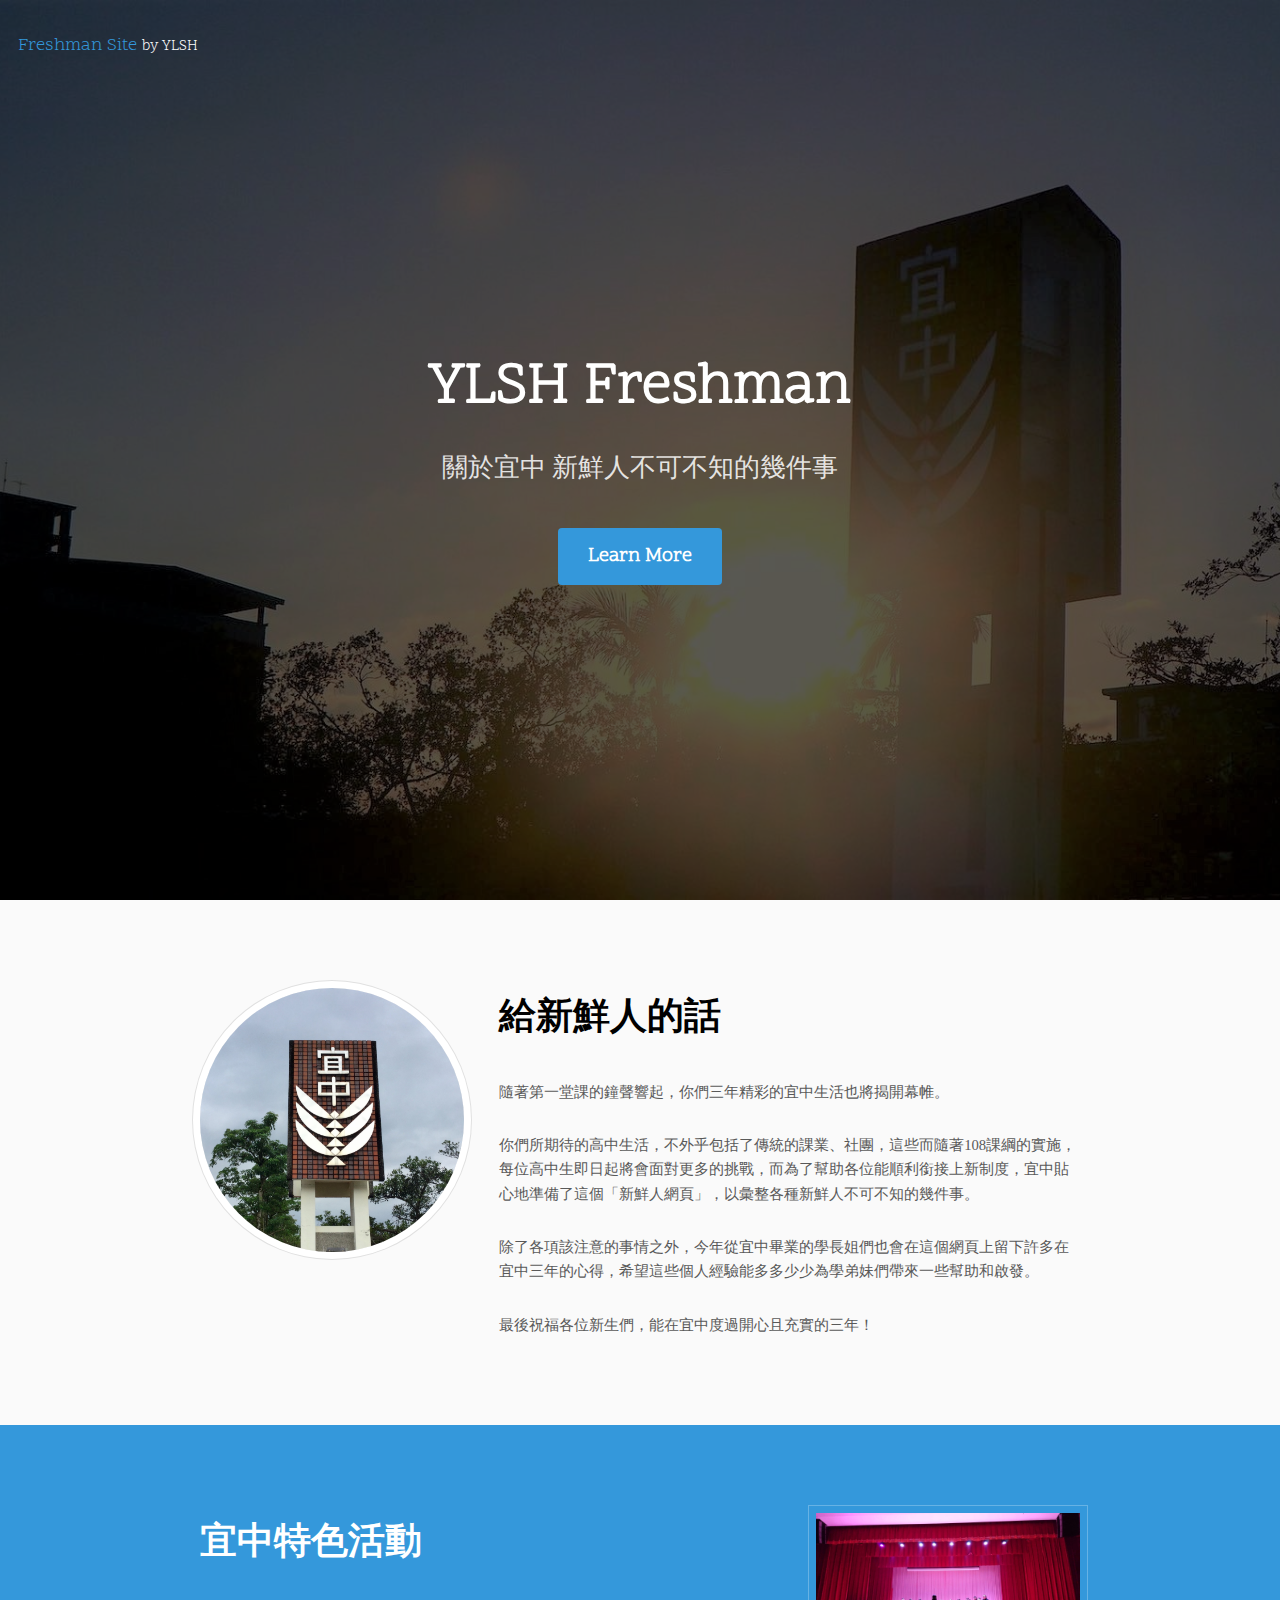
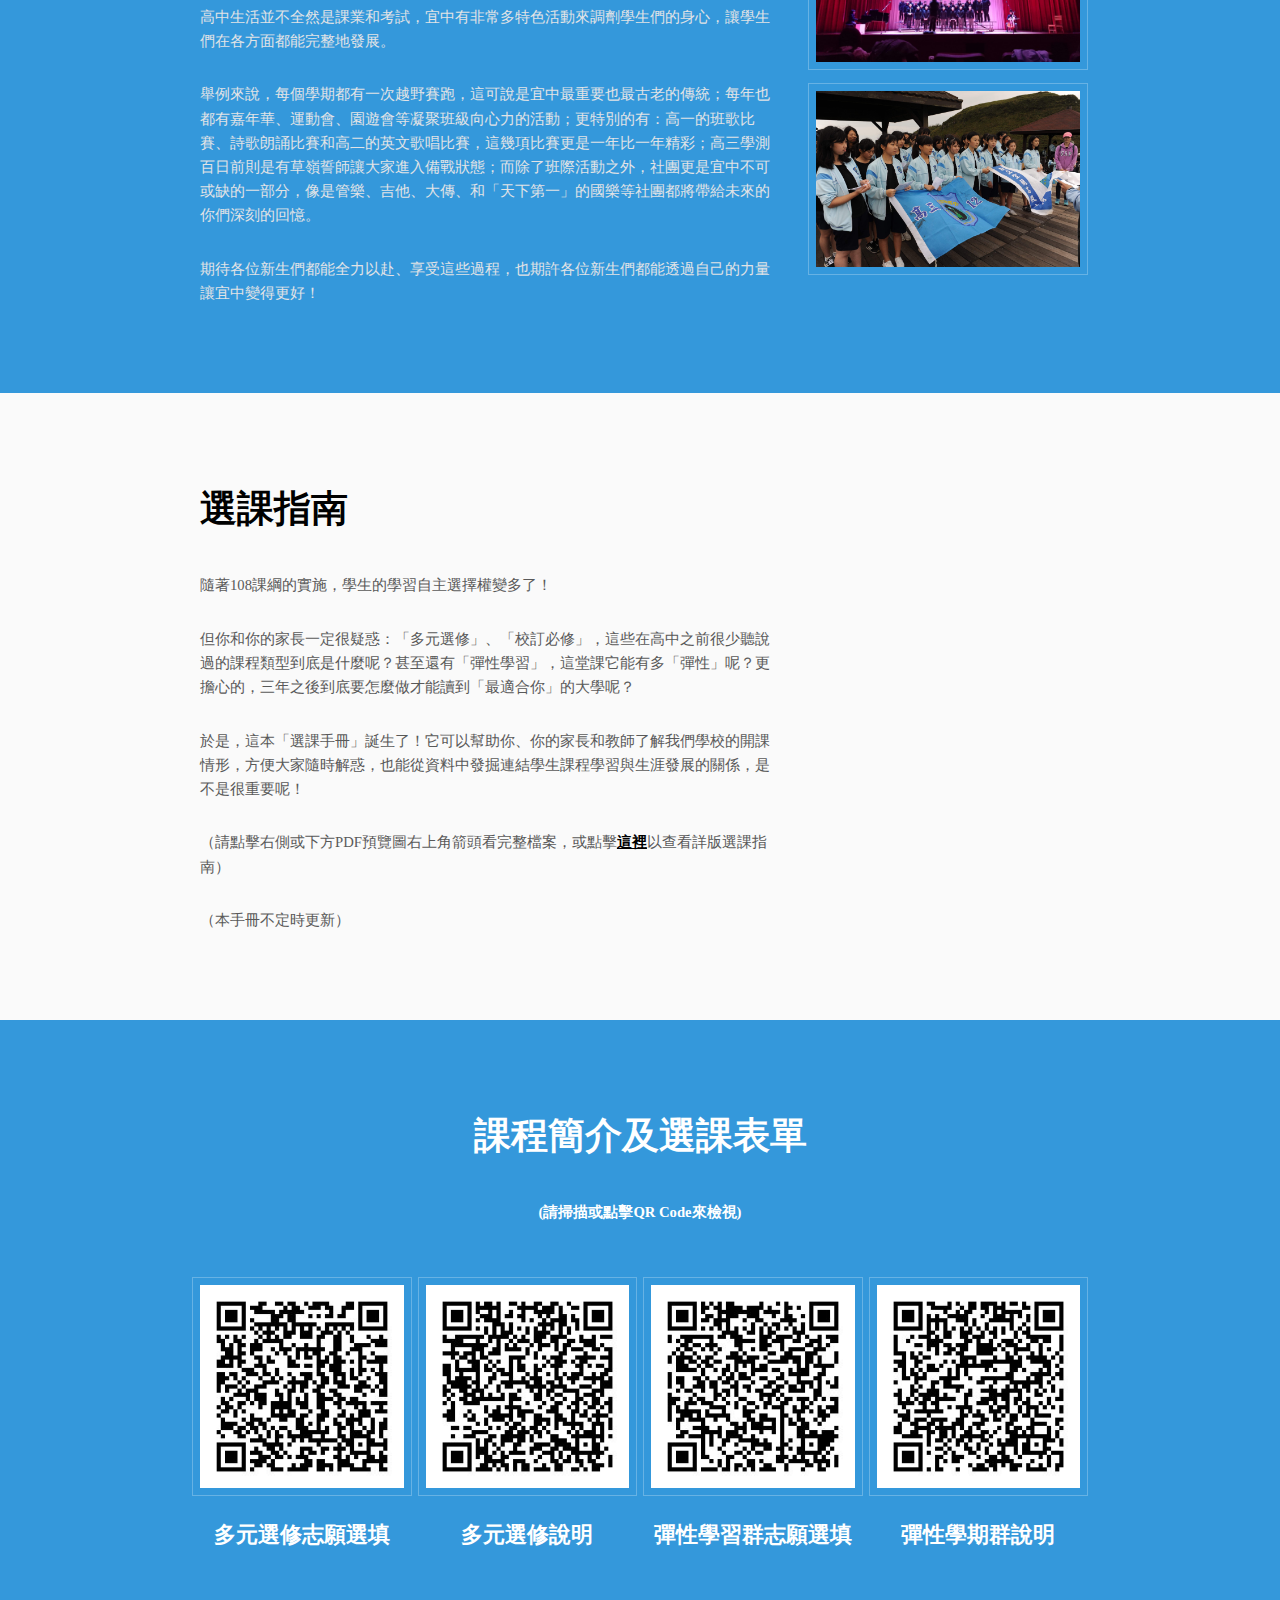
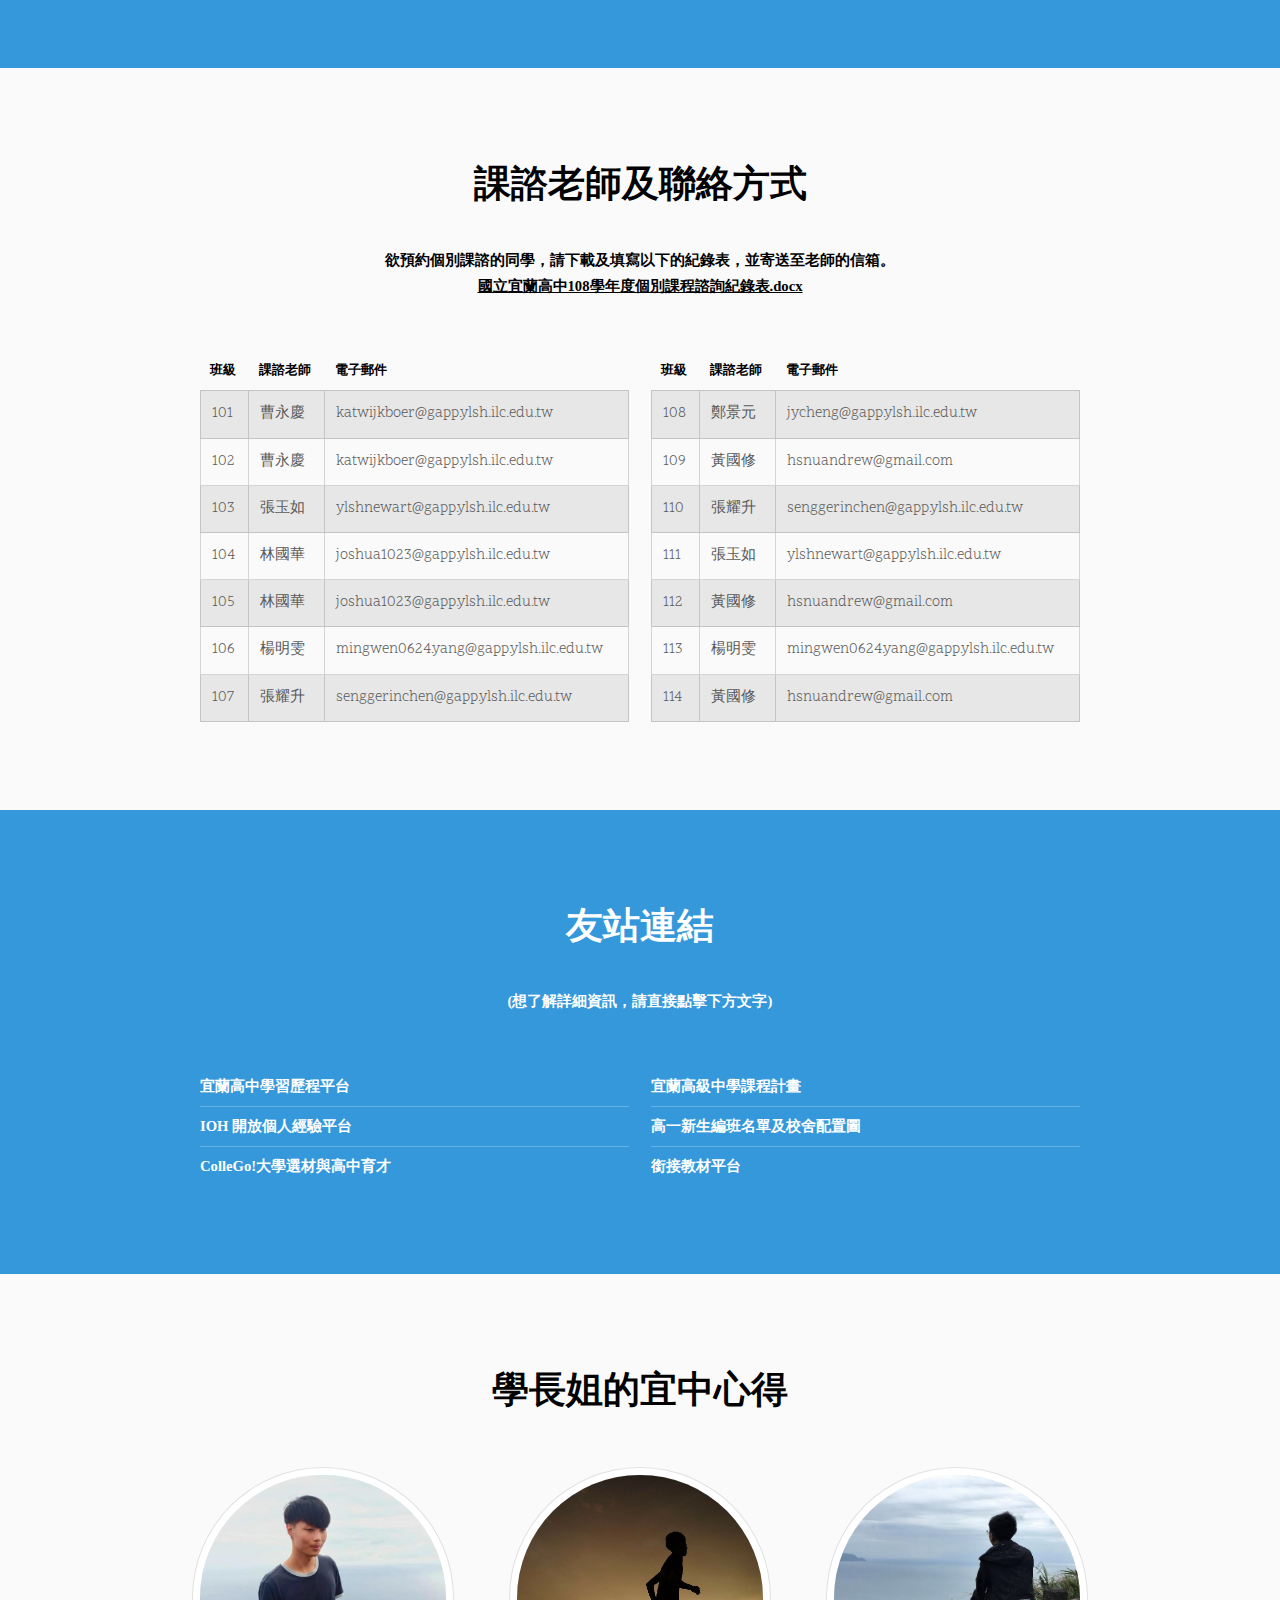
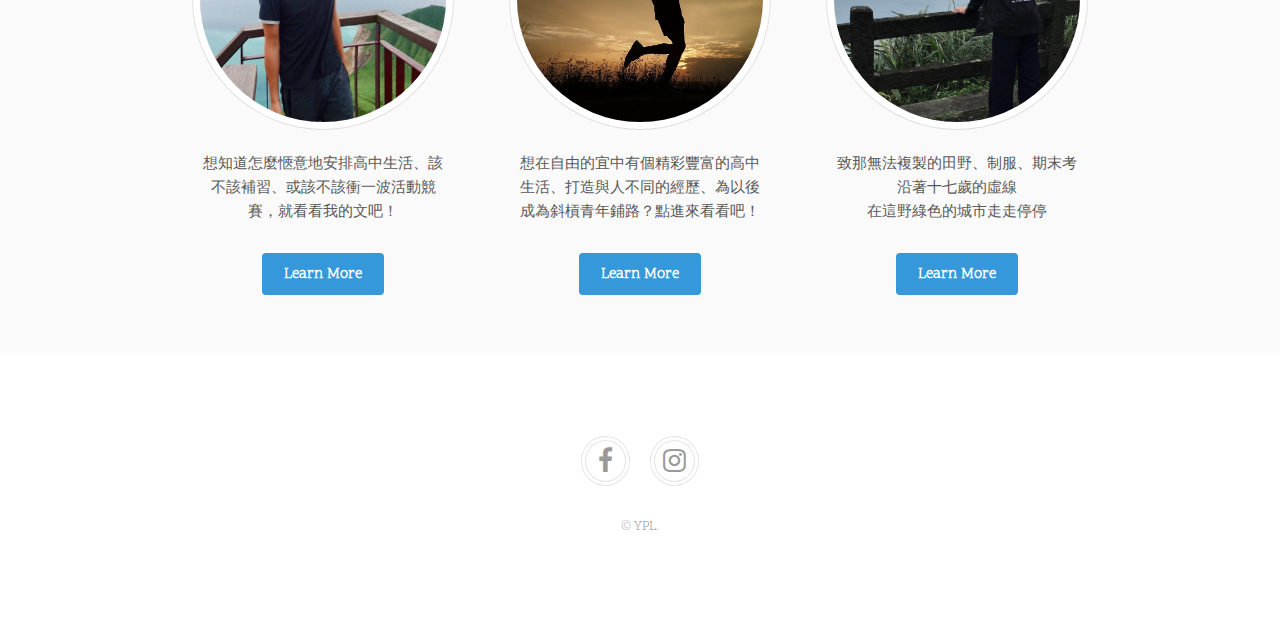
==== commit d6d4920c: "update" ====
--- a/index.html
+++ b/index.html
@@ -271,7 +271,7 @@
 									<ul class="alt">
 										<li style = "font-family:Microsoft JhengHei"><a href="https://drive.google.com/file/d/1i8OjiJv_1gHg7m8OxrJlWSx0L3-sXni_/view"><b>宜蘭高級中學課程計畫</b></li></a>
 										<li style = "font-family:Microsoft JhengHei"><a href="https://www.ylsh.ilc.edu.tw/ischool/public/news_view/show.php?nid=16864"><b>高一新生編班名單及校舍配置圖</b></li></a>
-										<li style = "font-family:Microsoft JhengHei">待續中</li>
+										<li style = "font-family:Microsoft JhengHei"><a href="https://ecc.pro.edu.tw/"><b>銜接教材平台</b></li></a>
 									</ul>
 								</div>
 							</div>
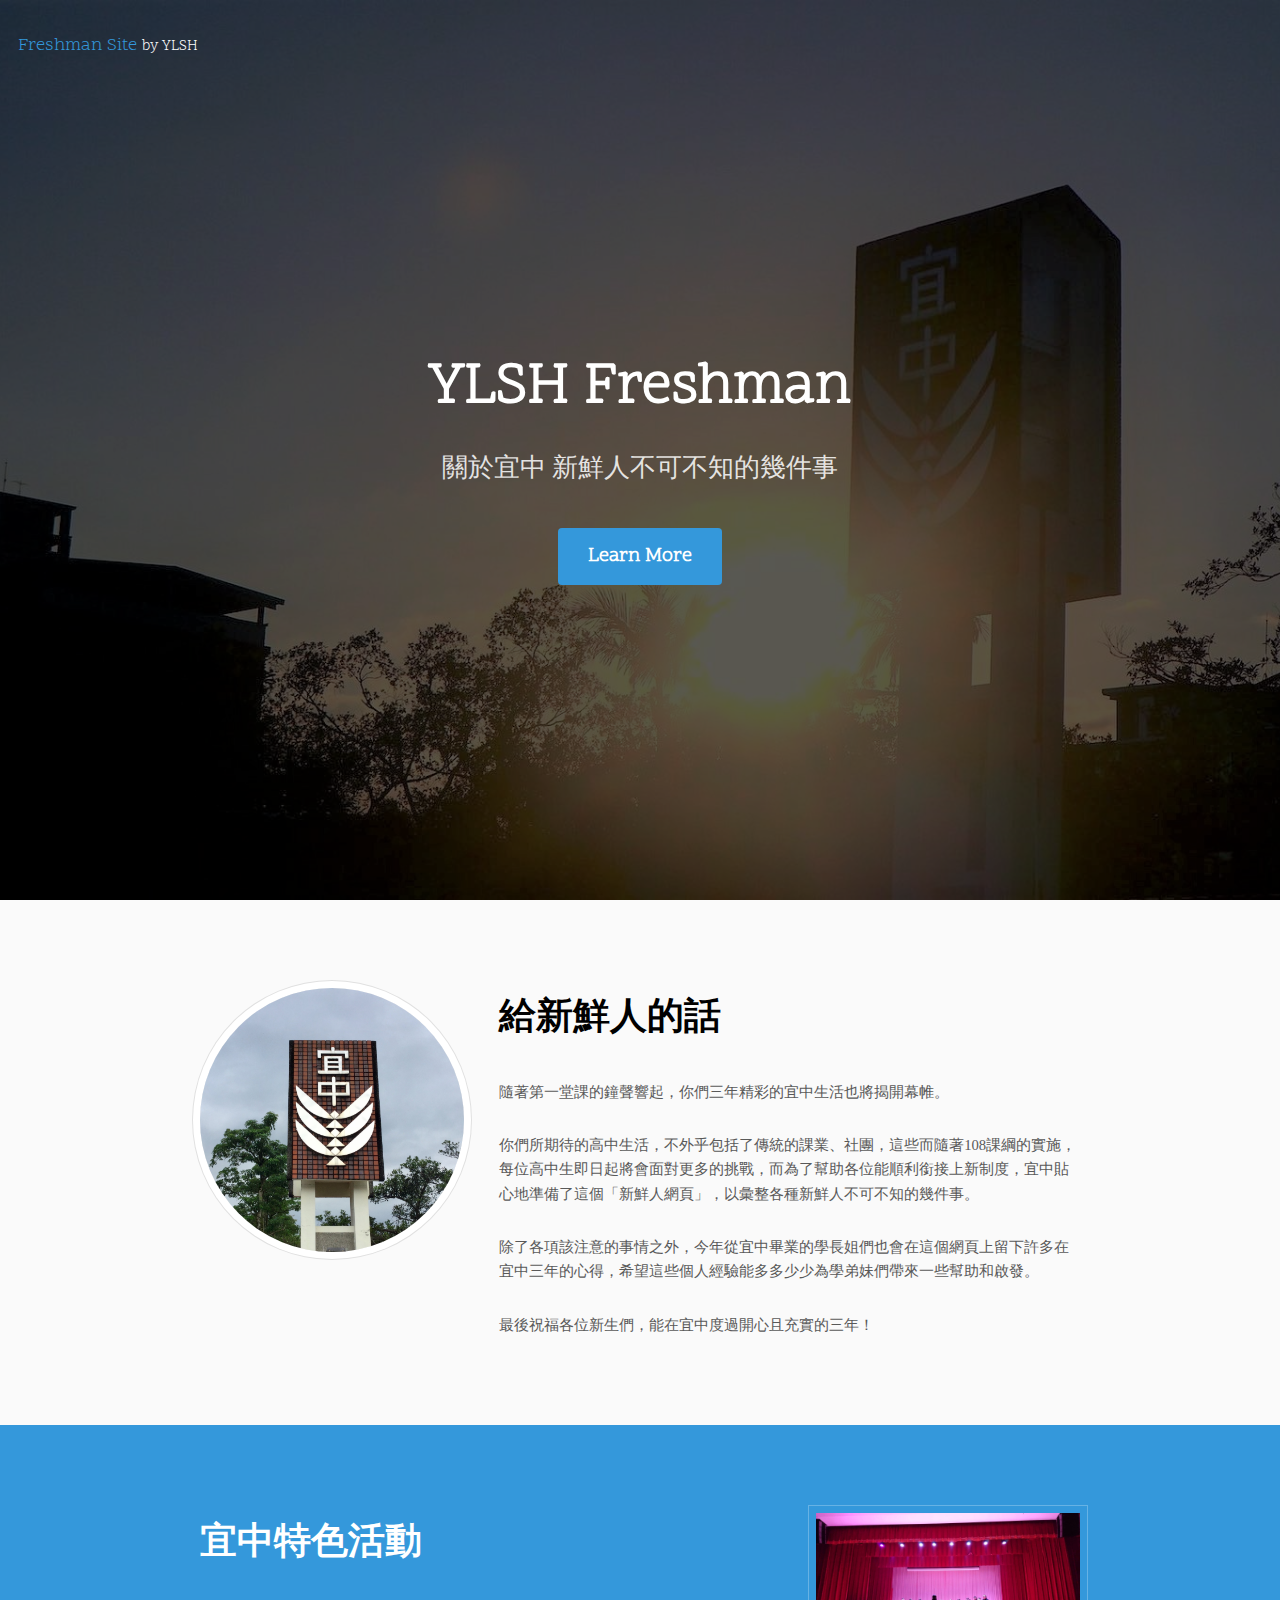
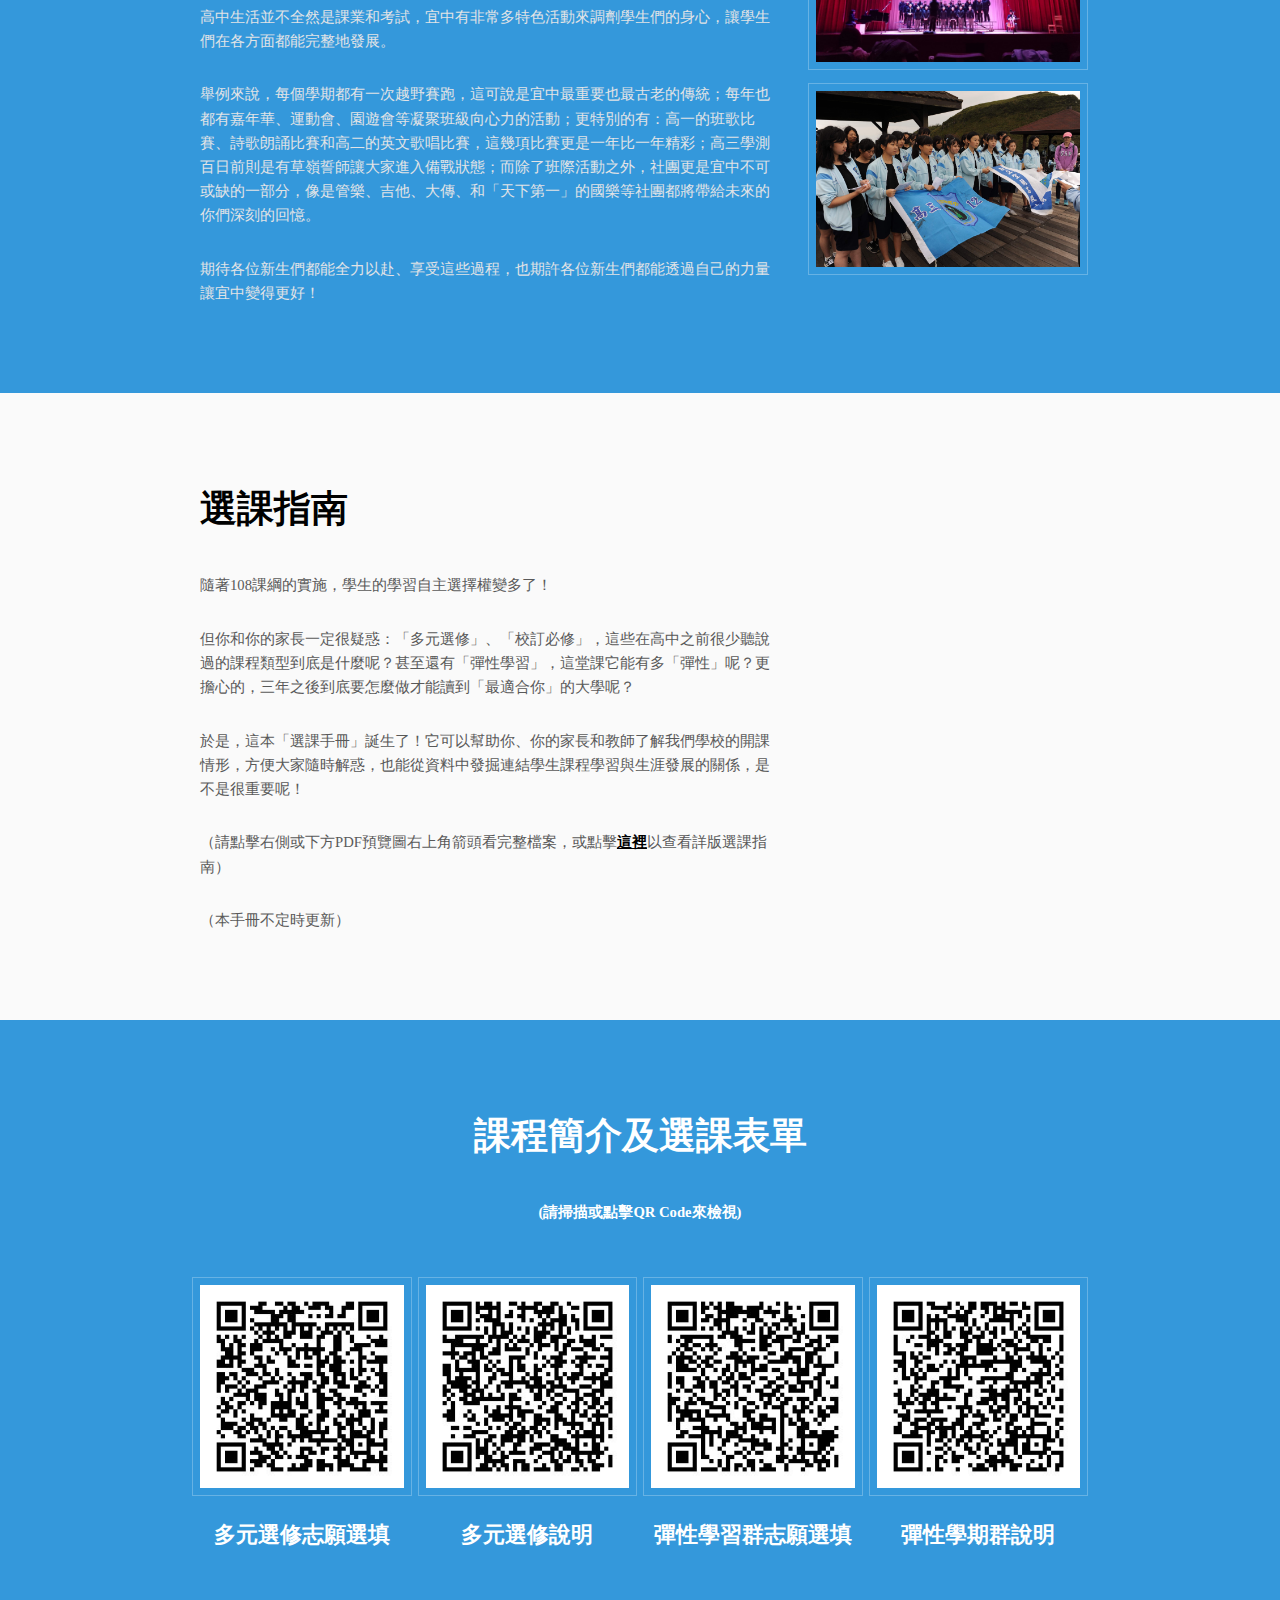
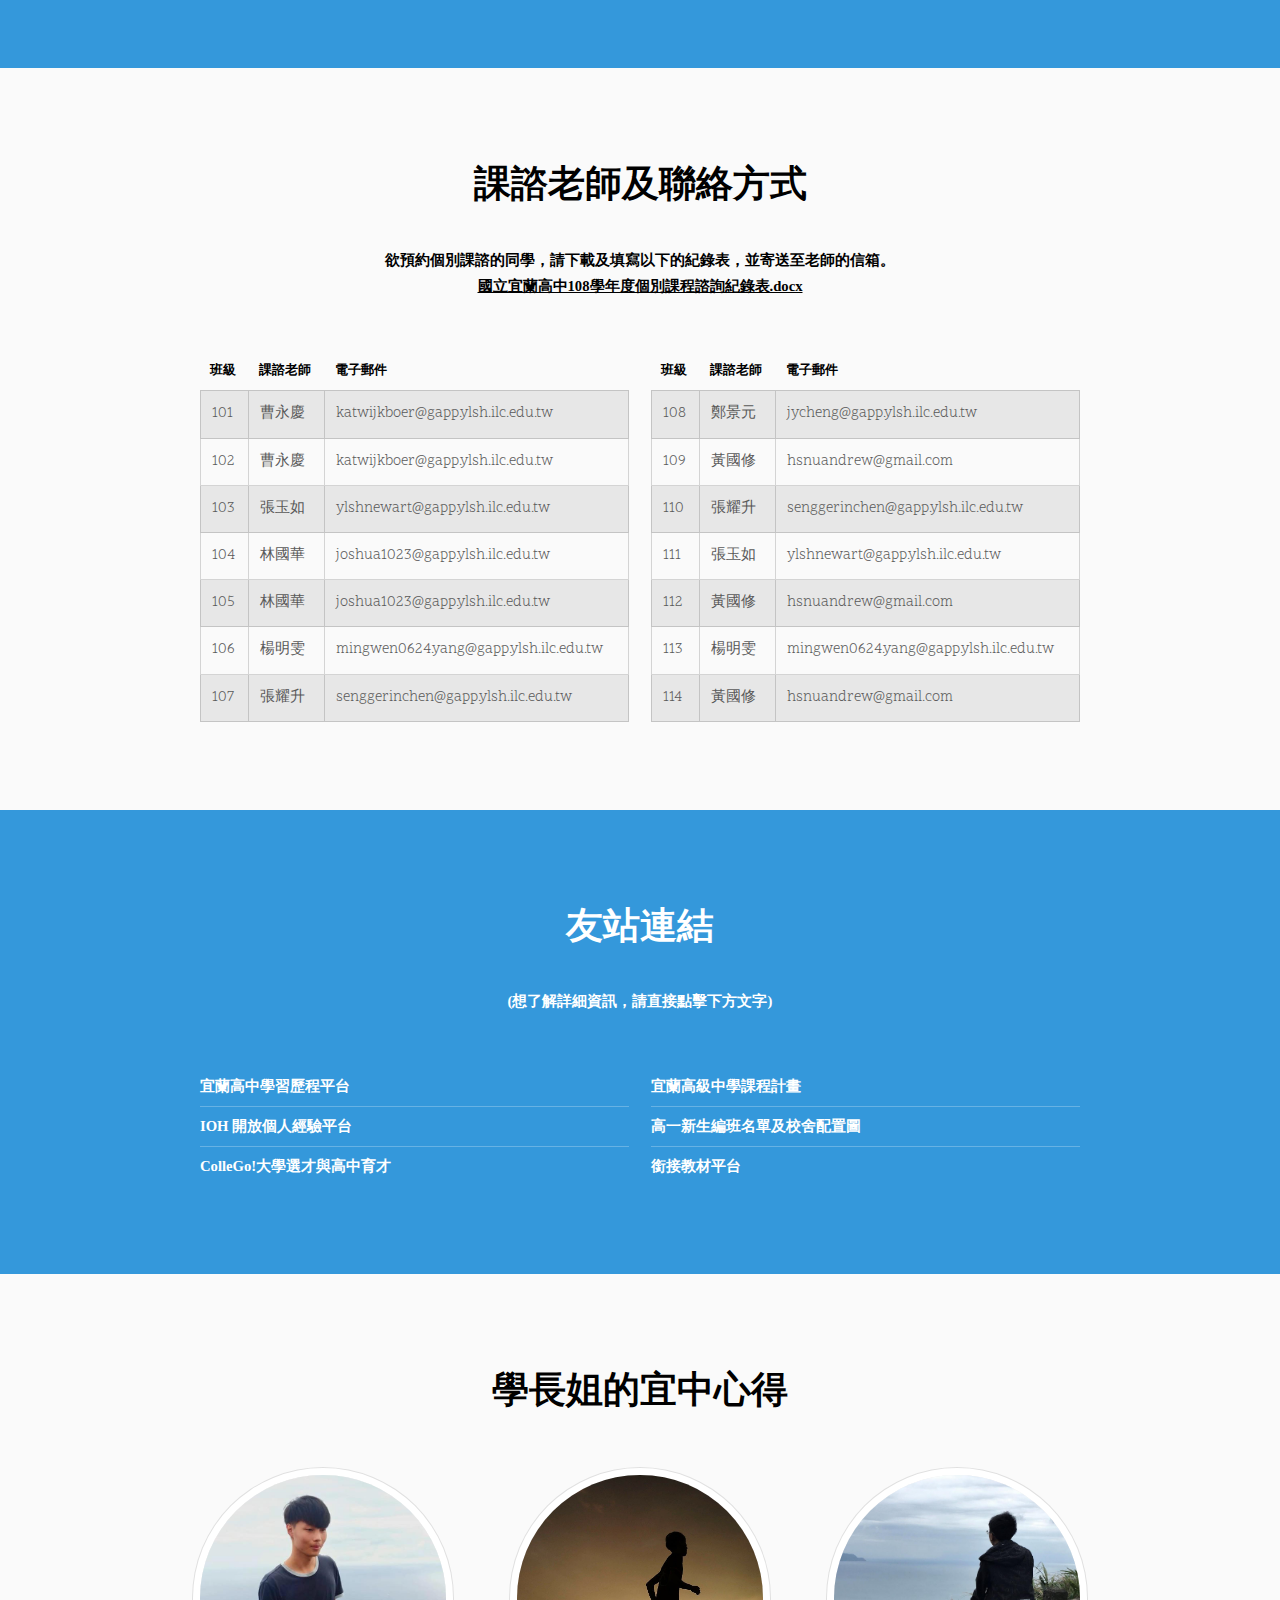
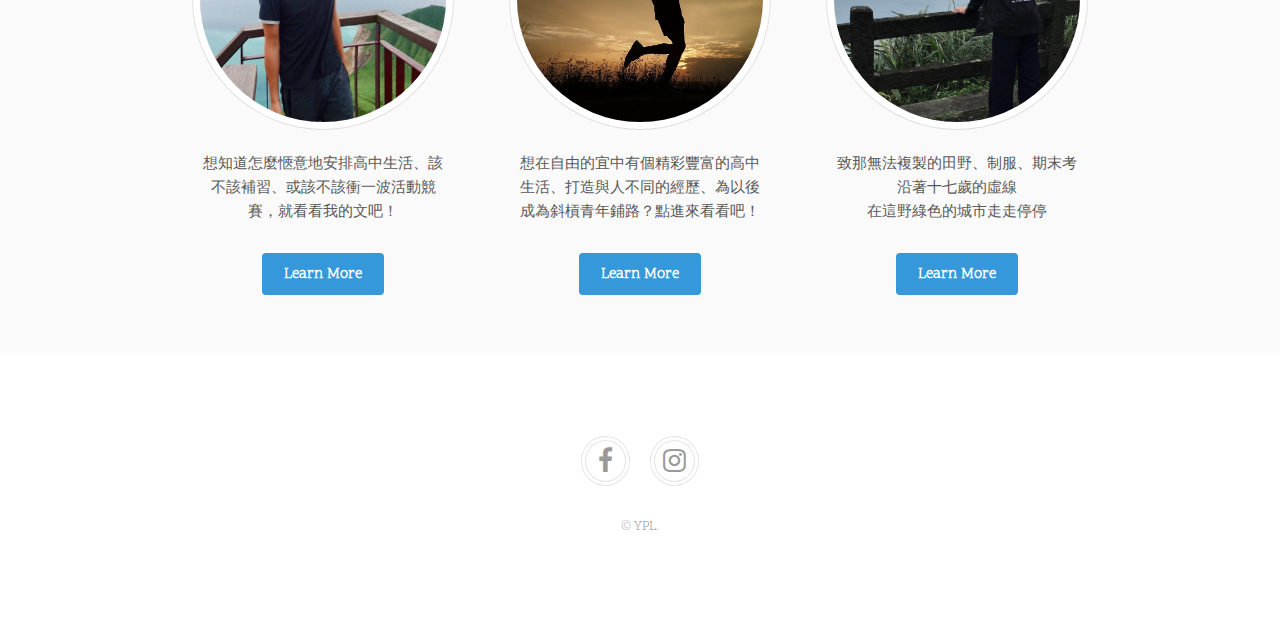
==== commit 6419c32e: "Update index.html" ====
--- a/index.html
+++ b/index.html
@@ -264,7 +264,7 @@
 									<ul class="alt">
 										<li style = "font-family:Microsoft JhengHei"><a href="https://ep.ylsh.ilc.edu.tw/"><b>宜蘭高中學習歷程平台</b></li></a>
 										<li style = "font-family:Microsoft JhengHei"><a href="http://ioh.tw"><b>IOH 開放個人經驗平台</b></li></a>										
-										<li style = "font-family:Microsoft JhengHei"><a href="http://collego.ceec.edu.tw"><b>ColleGo!大學選材與高中育才</b></li></a>								
+										<li style = "font-family:Microsoft JhengHei"><a href="http://collego.ceec.edu.tw"><b>ColleGo!大學選才與高中育才</b></li></a>								
 									</ul>
 								</div>
 								<div class = "6u 12u$(medium)">
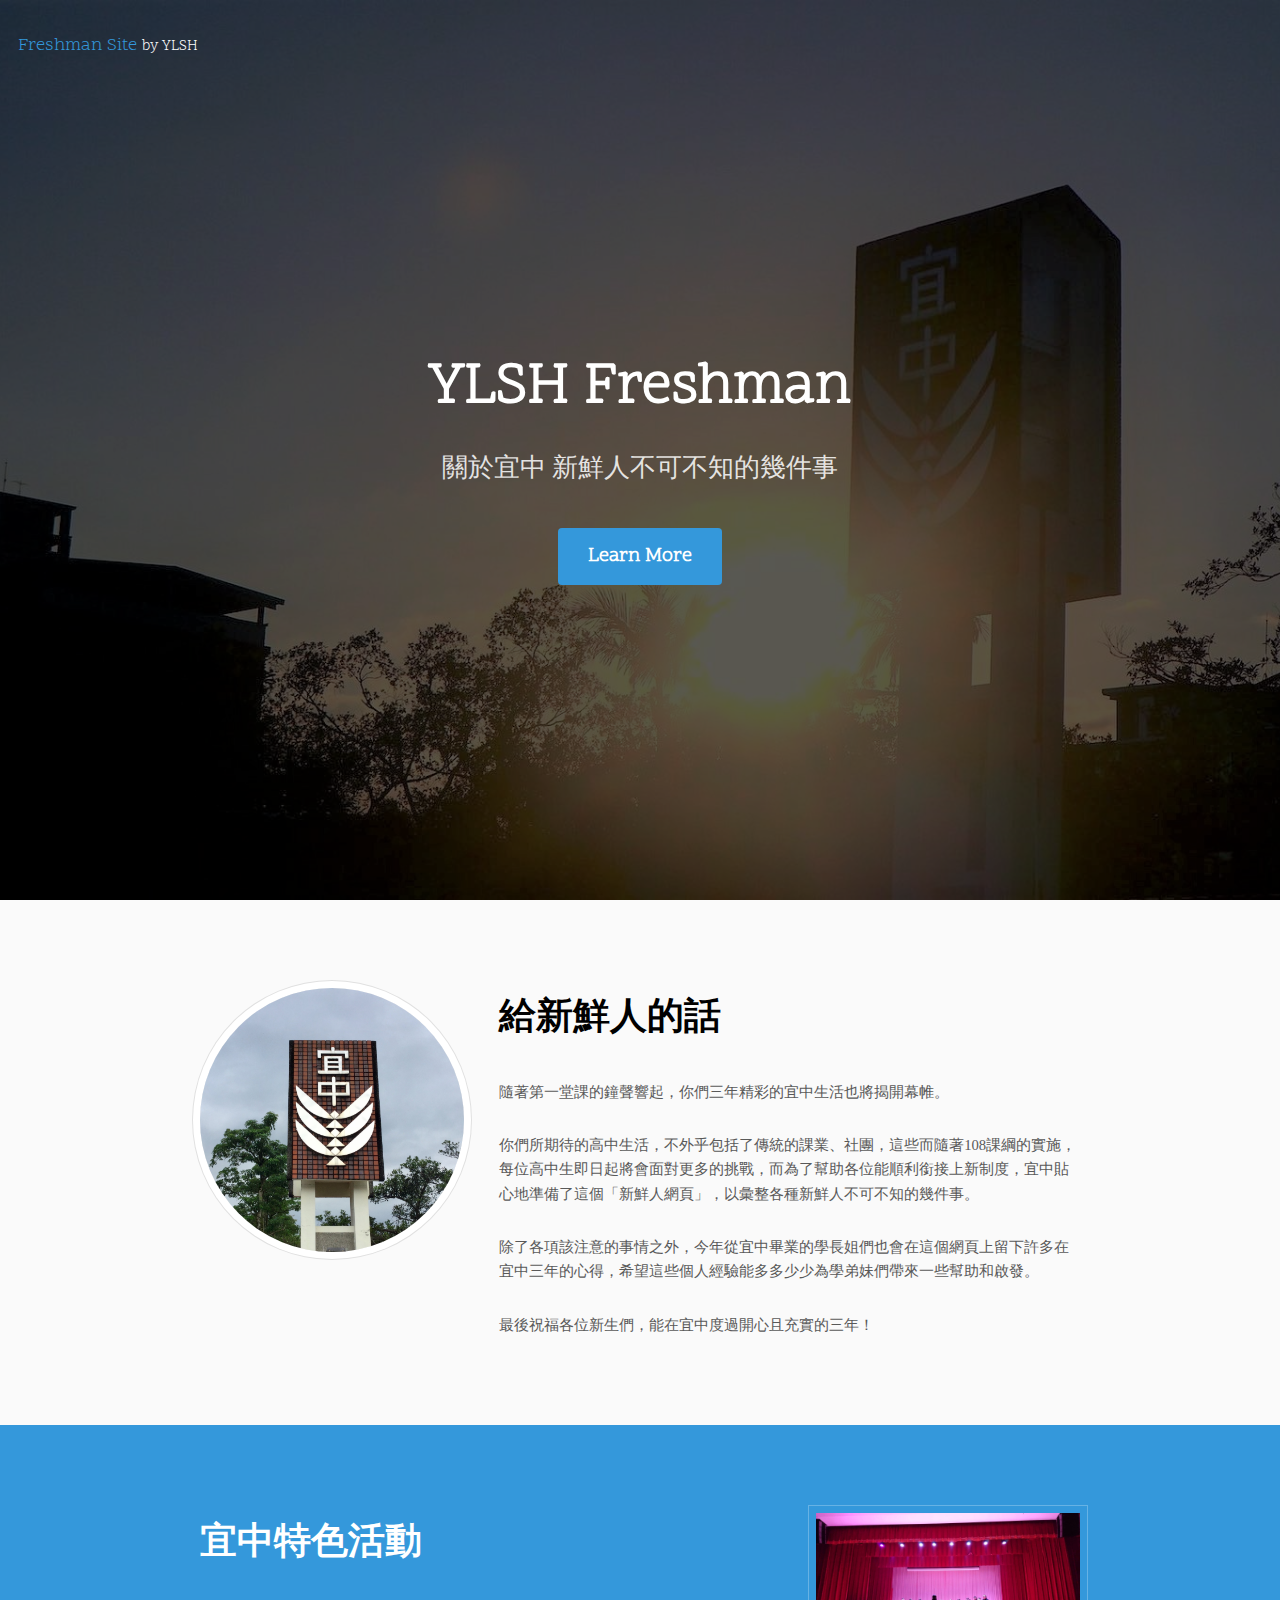
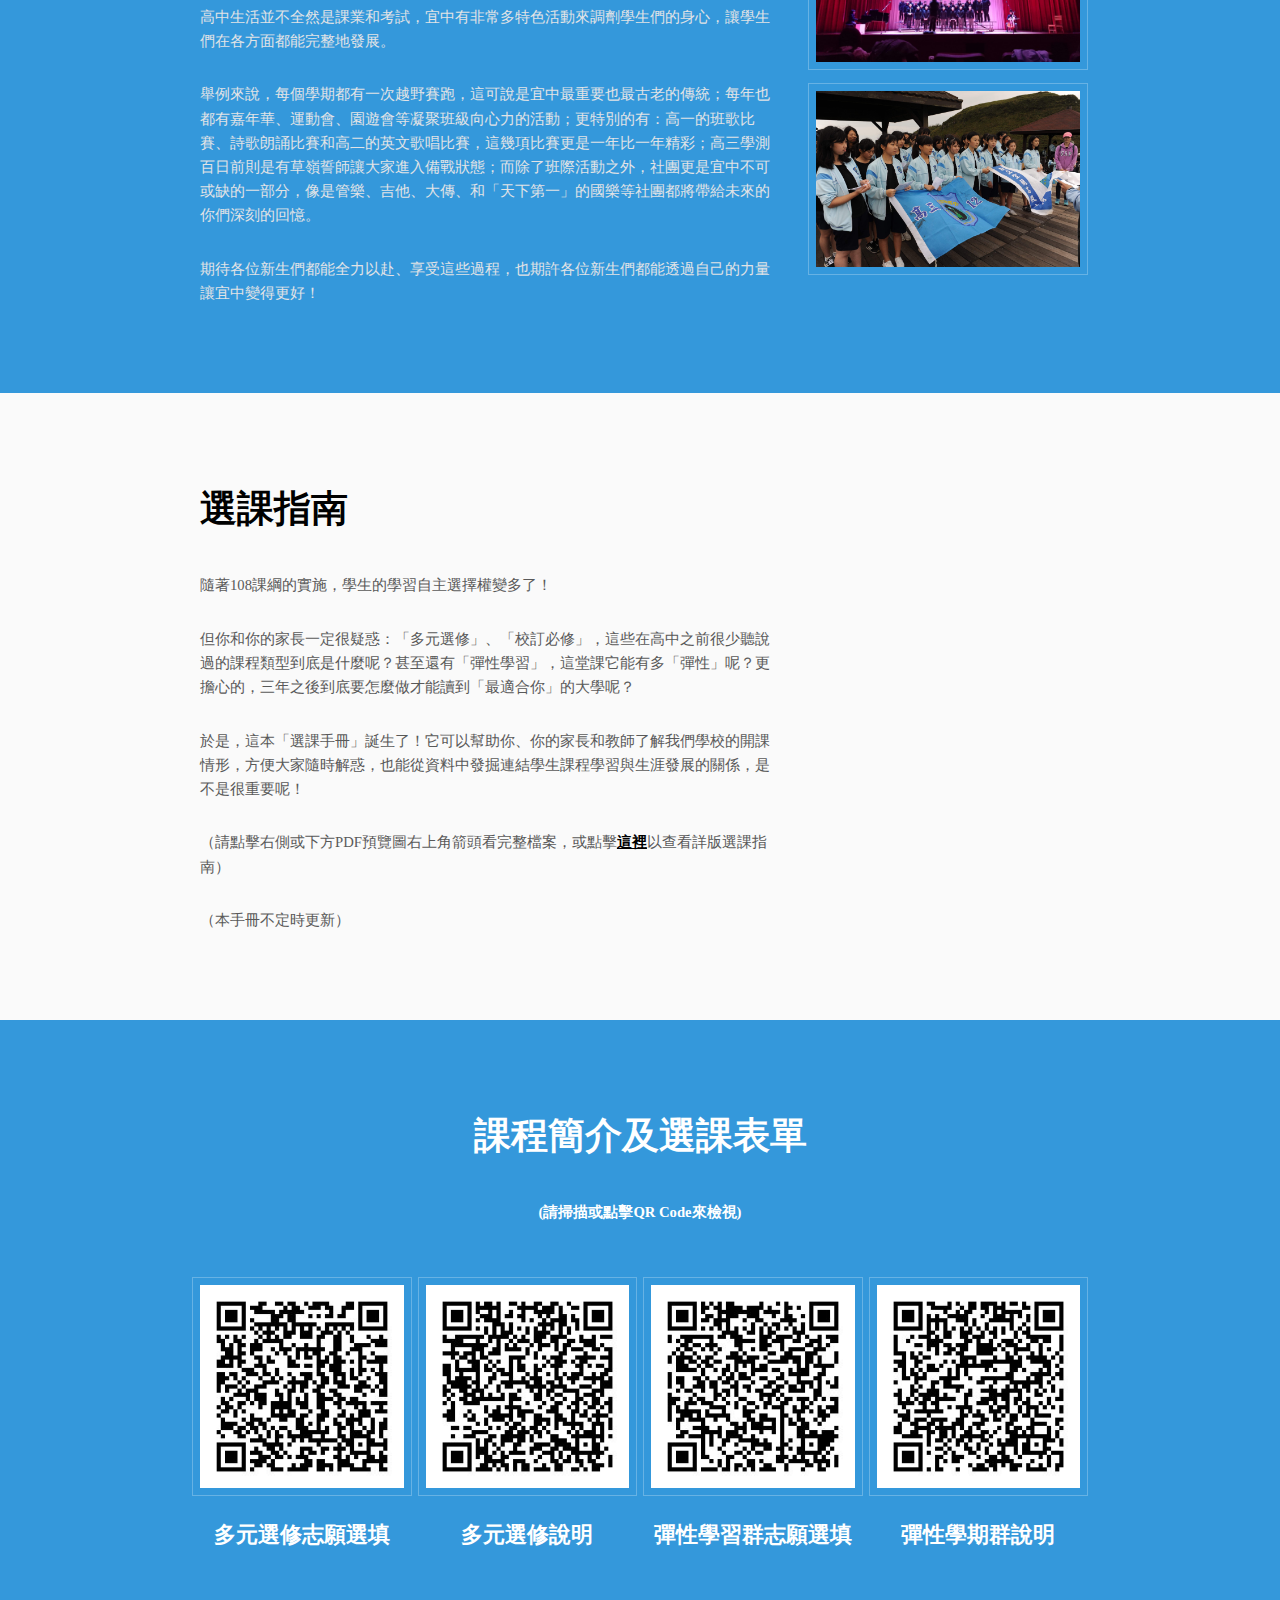
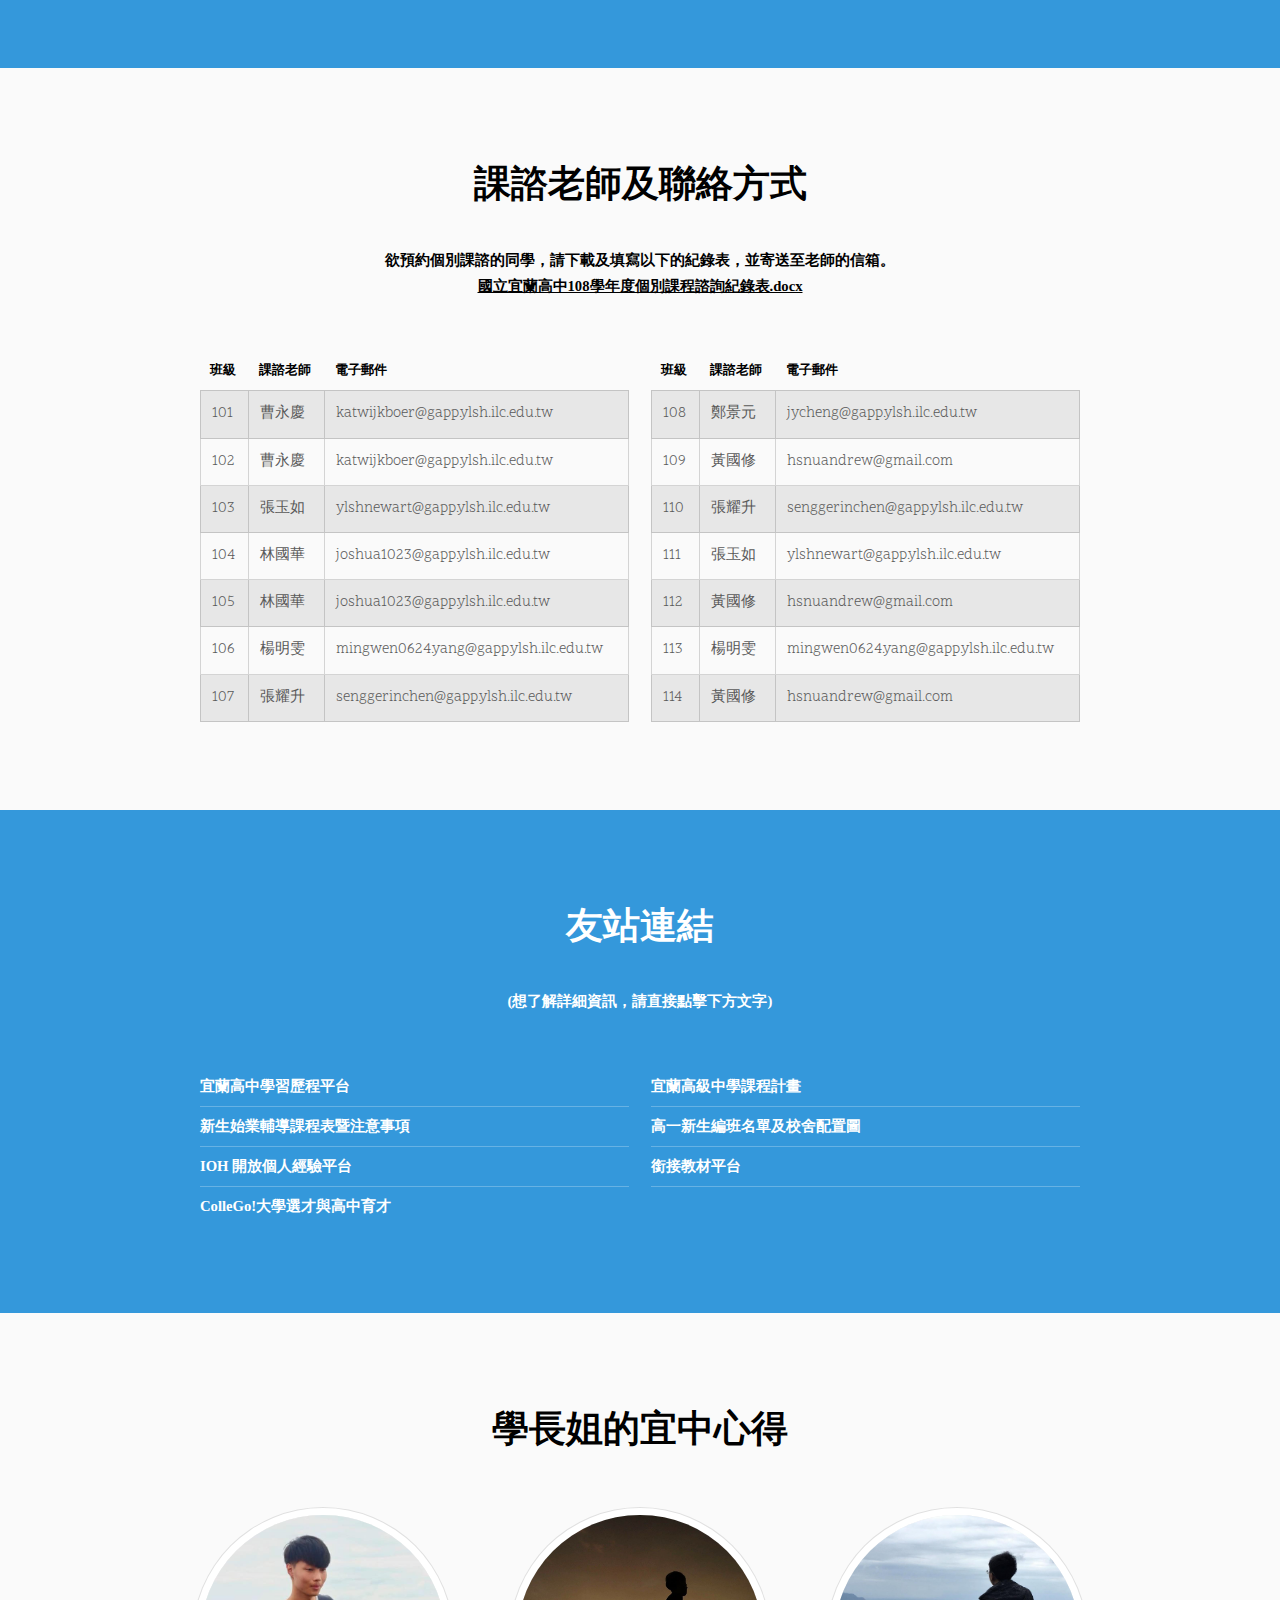
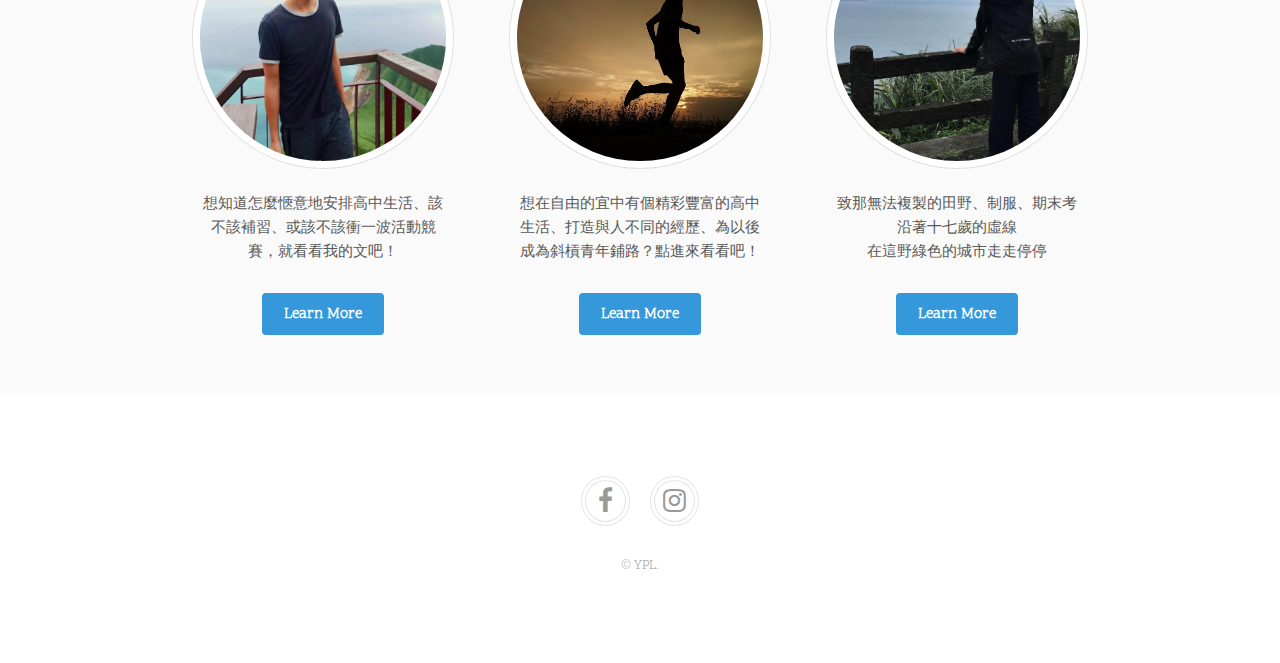
==== commit 2c04582c: "update" ====
--- a/index.html
+++ b/index.html
@@ -263,6 +263,7 @@
 								<div class = "6u 12u$(medium)">
 									<ul class="alt">
 										<li style = "font-family:Microsoft JhengHei"><a href="https://ep.ylsh.ilc.edu.tw/"><b>宜蘭高中學習歷程平台</b></li></a>
+										<li style = "font-family:Microsoft JhengHei"><a href = "https://www.ylsh.ilc.edu.tw/ischool/public/news_view/show.php?nid=16872"><b>新生始業輔導課程表暨注意事項</b></li></a>
 										<li style = "font-family:Microsoft JhengHei"><a href="http://ioh.tw"><b>IOH 開放個人經驗平台</b></li></a>										
 										<li style = "font-family:Microsoft JhengHei"><a href="http://collego.ceec.edu.tw"><b>ColleGo!大學選才與高中育才</b></li></a>								
 									</ul>
@@ -272,6 +273,7 @@
 										<li style = "font-family:Microsoft JhengHei"><a href="https://drive.google.com/file/d/1i8OjiJv_1gHg7m8OxrJlWSx0L3-sXni_/view"><b>宜蘭高級中學課程計畫</b></li></a>
 										<li style = "font-family:Microsoft JhengHei"><a href="https://www.ylsh.ilc.edu.tw/ischool/public/news_view/show.php?nid=16864"><b>高一新生編班名單及校舍配置圖</b></li></a>
 										<li style = "font-family:Microsoft JhengHei"><a href="https://ecc.pro.edu.tw/"><b>銜接教材平台</b></li></a>
+										<li style = "font-family:Microsoft JhengHei"></li>
 									</ul>
 								</div>
 							</div>
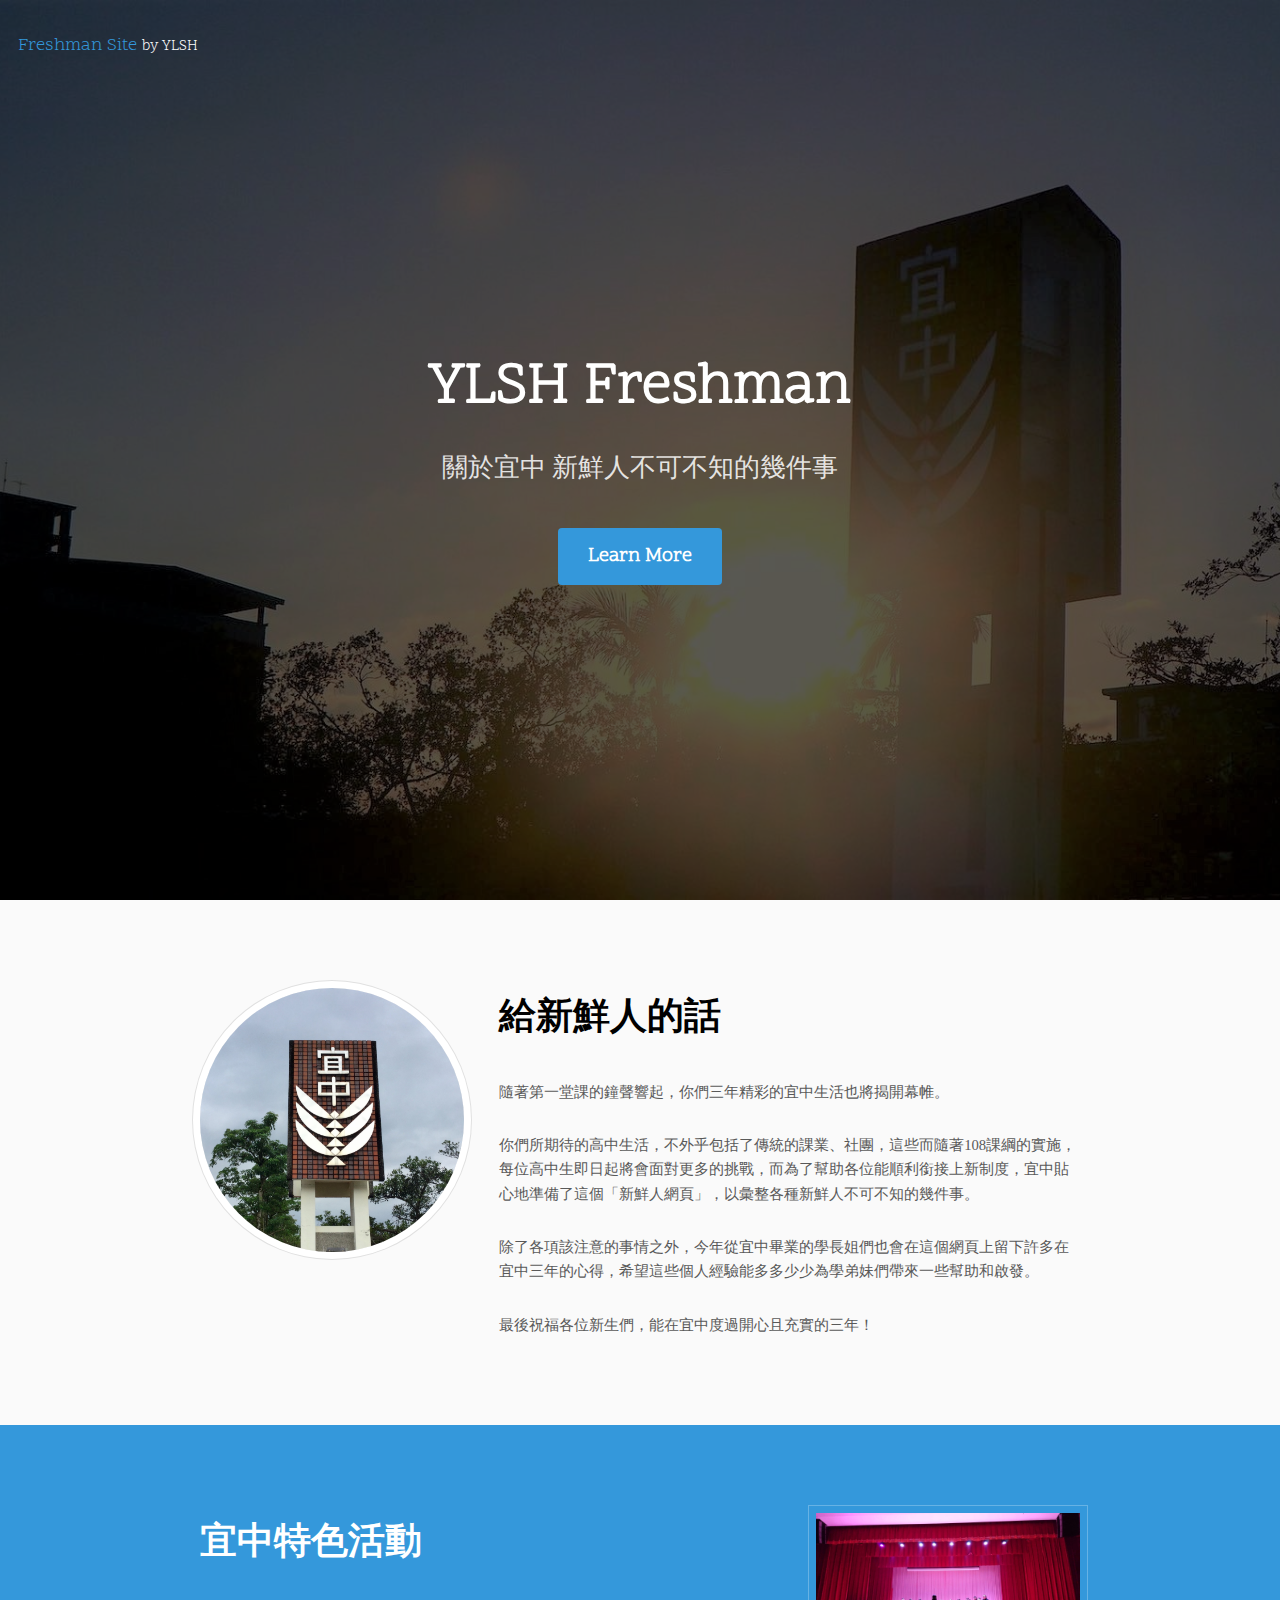
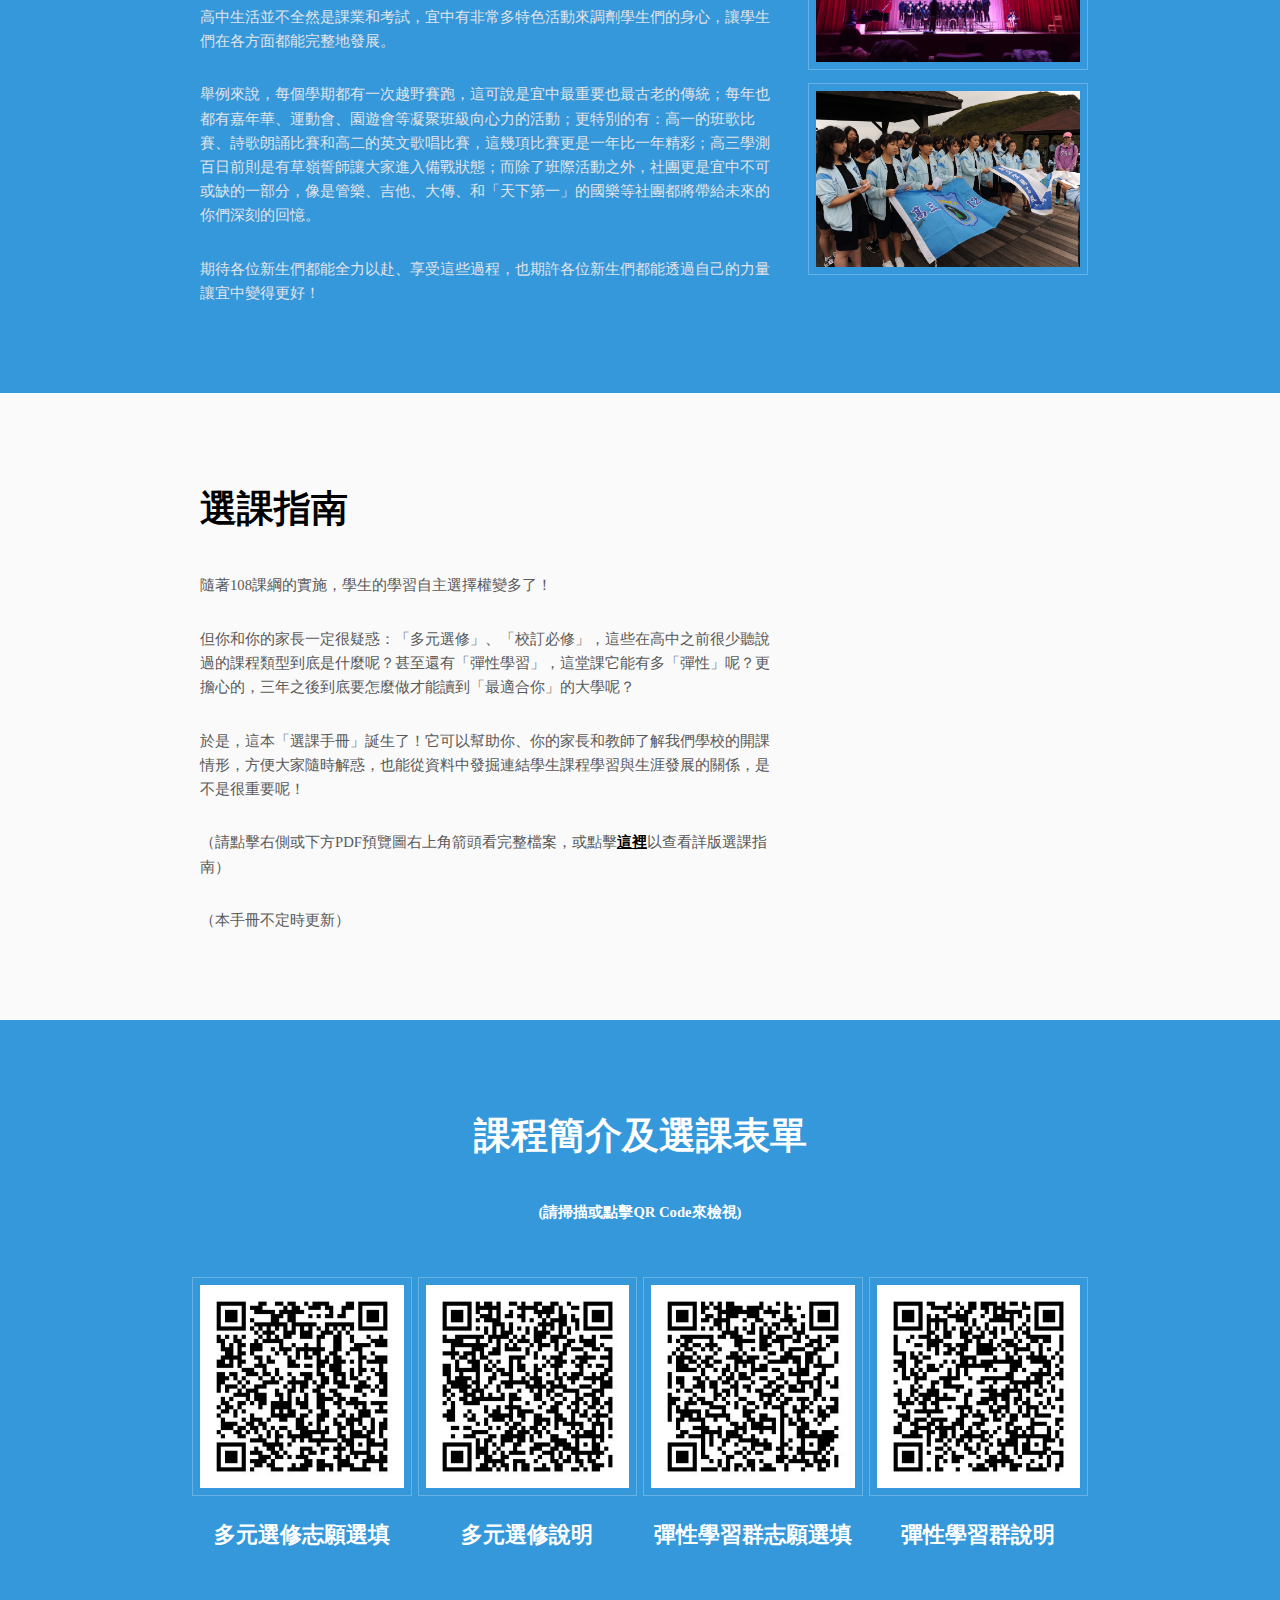
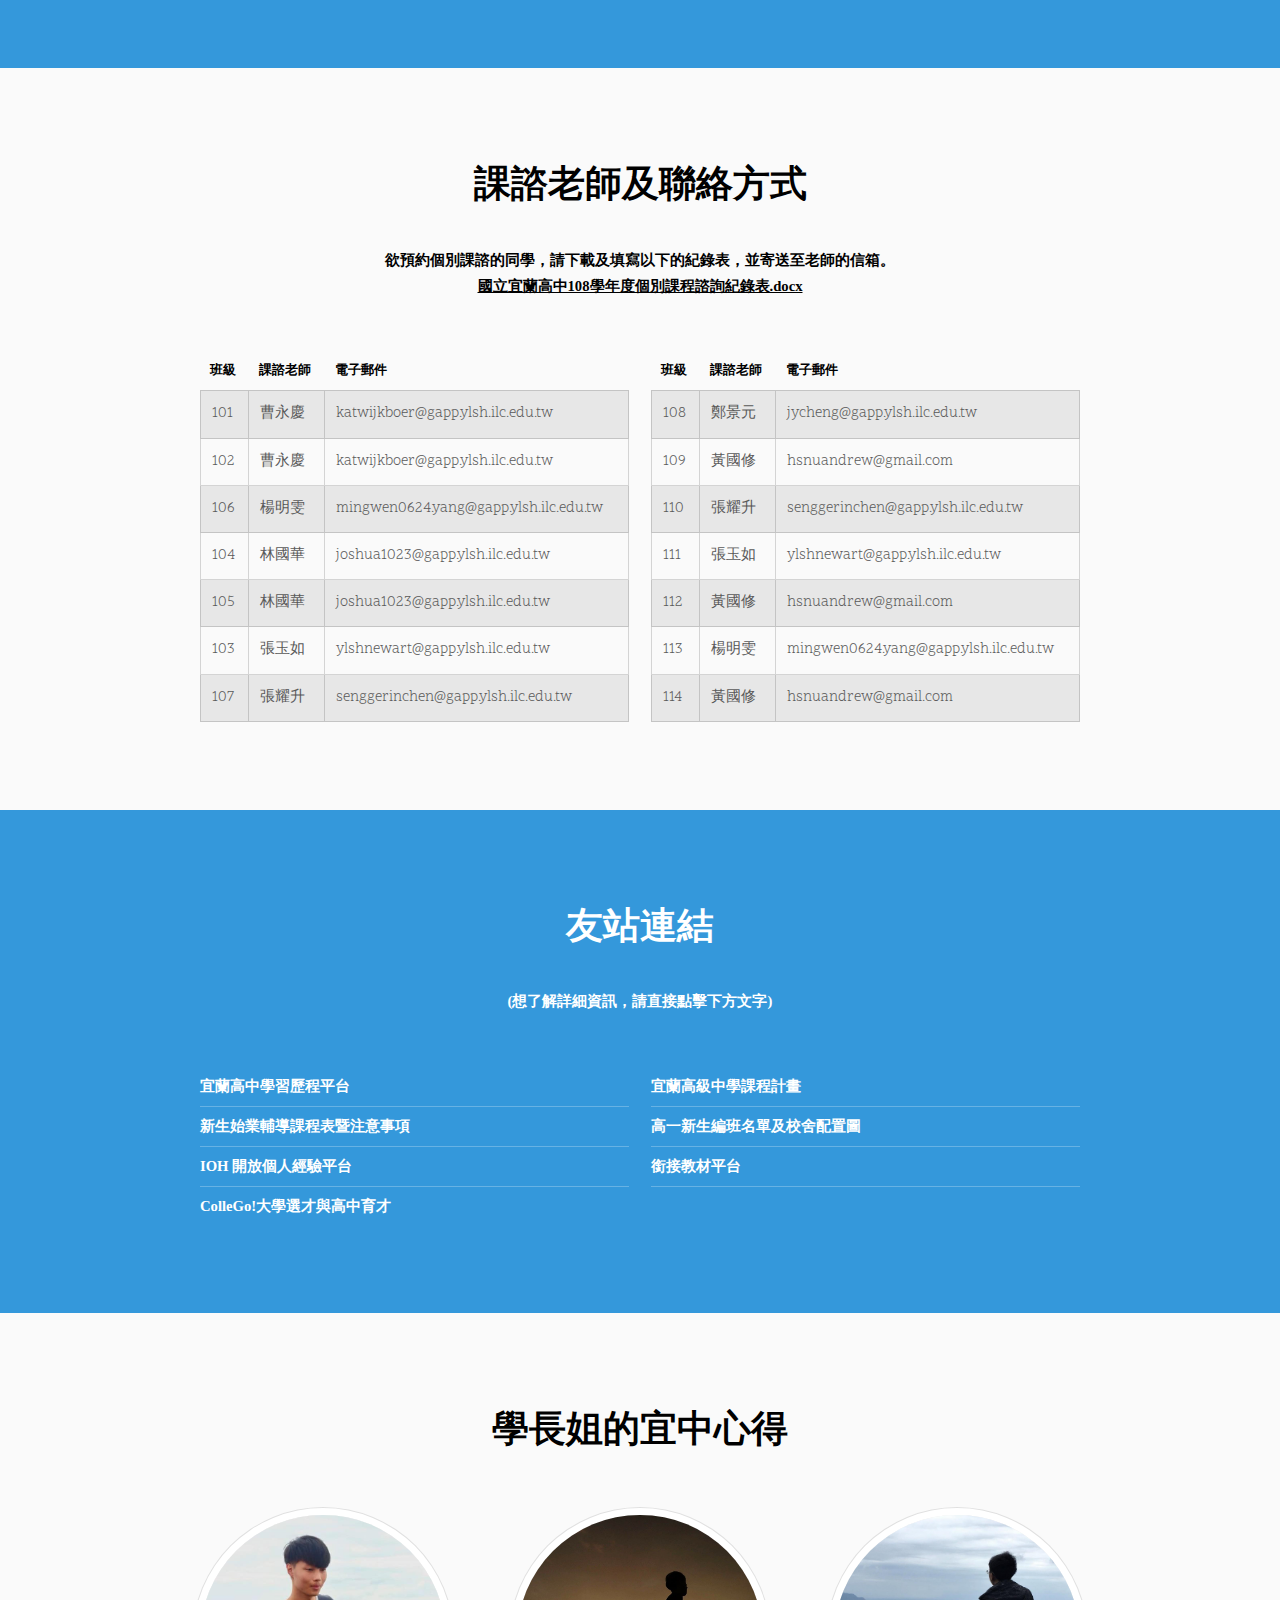
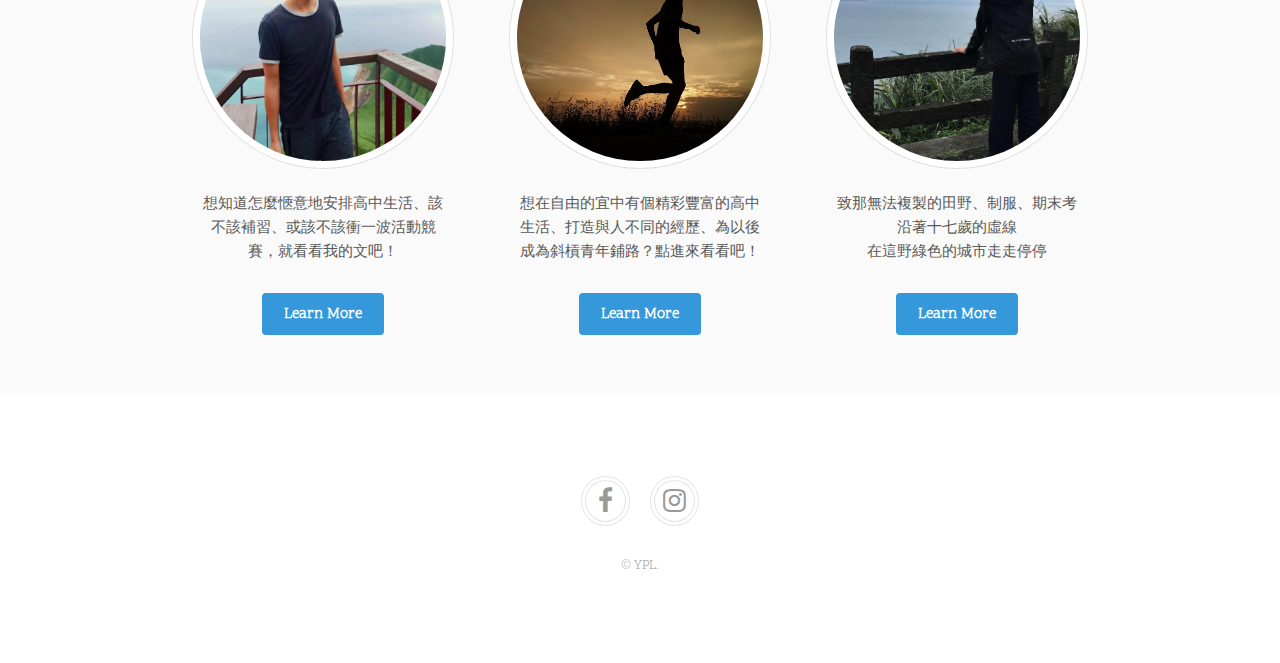
==== commit d04c457d: "update" ====
--- a/index.html
+++ b/index.html
@@ -109,32 +109,32 @@
 								<h2 style = "font-family:Microsoft JhengHei">課程簡介及選課表單</h2>
 								<small style = "font-family:Microsoft JhengHei"><strong>(請掃描或點擊QR Code來檢視)</strong></small>
 							</header>
-								<div class = "row">
-									<div class = "3u 12u$(medium)">
-										<span class="image fit"><a href="https://docs.google.com/forms/d/e/1FAIpQLSf6B_p_IgHCLlnAi5XLjm2r7VfJIzQm5_7ezCL1IbQgV3vB6Q/closedform"><img src="images/qr3.jpg" alt="" /></a></span>
-										<header class = "align-center">
-											<h4 style = "font-family:Microsoft JhengHei">多元選修志願選填</h2>
-										</header>
-									</div>
-									<div class = "3u 12$(medium)">
-										<span class="image fit"><a href="https://docs.google.com/document/d/1UCEDFmamj14jyRthdHxsBT_MLzgv_4cHOl_zFaQiXX4/edit"><img src="images/qr1.jpg"/></a></span>
-										<header class = "align-center">
-											<h4 style = "font-family:Microsoft JhengHei">多元選修說明</h2>
-										</header>
-									</div>								
-									<div class = "3u 12u$(medium)">
-										<span class="image fit"><a href="https://docs.google.com/forms/d/e/1FAIpQLScRIvncqiM0aggUP1GYIcyGWuc--8yrnYt3Lzhf6Zz8J6pN_g/closedform"><img src="images/qr4.jpg" alt="" /></a></span>
-										<header class = "align-center">
-											<h4 style = "font-family:Microsoft JhengHei">彈性學習群志願選填</h2>
-										</header>
-									</div>
-									<div class = "3u 12u$(medium)">
-										<span class="image fit"><a href="https://docs.google.com/document/d/1fr-gksU550gd8qHNVZjPY073wpUt6zxNzr_N0N5lqIw/edit?usp=sharing"><img src="images/qr2.jpg" alt="" /></a></span>
-										<header class = "align-center">
-											<h4 style = "font-family:Microsoft JhengHei">彈性學期群說明</h2>
-										</header>
-									</div>	
-								</div>
+							<div class = "row">
+								<div class = "3u 12u$(medium)">
+									<span class="image fit"><a href="https://docs.google.com/forms/d/e/1FAIpQLSf6B_p_IgHCLlnAi5XLjm2r7VfJIzQm5_7ezCL1IbQgV3vB6Q/closedform"><img src="images/qr3.jpg" alt="" /></a></span>
+									<header class = "align-center">
+										<h4 style = "font-family:Microsoft JhengHei">多元選修志願選填</h4>
+									</header>
+								</div>
+								<div class = "3u 12$(medium)">
+									<span class="image fit"><a href="https://docs.google.com/document/d/1UCEDFmamj14jyRthdHxsBT_MLzgv_4cHOl_zFaQiXX4/edit"><img src="images/qr1.jpg"/></a></span>
+									<header class = "align-center">
+										<h4 style = "font-family:Microsoft JhengHei">多元選修說明</h4>
+									</header>
+								</div>								
+								<div class = "3u 12u$(medium)">
+									<span class="image fit"><a href="https://docs.google.com/forms/d/e/1FAIpQLScRIvncqiM0aggUP1GYIcyGWuc--8yrnYt3Lzhf6Zz8J6pN_g/closedform"><img src="images/qr4.jpg" alt="" /></a></span>
+									<header class = "align-center">
+										<h4 style = "font-family:Microsoft JhengHei">彈性學習群志願選填</h4>
+									</header>
+								</div>
+								<div class = "3u 12u$(medium)">
+									<span class="image fit"><a href="https://docs.google.com/document/d/1fr-gksU550gd8qHNVZjPY073wpUt6zxNzr_N0N5lqIw/edit?usp=sharing"><img src="images/qr2.jpg" alt="" /></a></span>
+									<header class = "align-center">
+										<h4 style = "font-family:Microsoft JhengHei">彈性學習群說明</h4>
+									</header>
+								</div>	
+							</div>
 						</div>
 					</section>
 
@@ -168,24 +168,24 @@
 														<td>katwijkboer@gapp.ylsh.ilc.edu.tw</td>
 													</tr>
 													<tr>
+														<td>106</td>
+														<td>楊明雯</td>
+														<td>mingwen0624.yang@gapp.ylsh.ilc.edu.tw</td>
+													</tr>
+													<tr>
+														<td>104</td>
+														<td>林國華</td>
+														<td>joshua1023@gapp.ylsh.ilc.edu.tw</td>
+													</tr>
+													<tr>
+														<td>105</td>
+														<td>林國華</td>
+														<td>joshua1023@gapp.ylsh.ilc.edu.tw</td>
+													</tr>
+													<tr>
 														<td>103</td>
 														<td>張玉如</td>
 														<td>ylshnewart@gapp.ylsh.ilc.edu.tw</td>
-													</tr>
-													<tr>
-														<td>104</td>
-														<td>林國華</td>
-														<td>joshua1023@gapp.ylsh.ilc.edu.tw</td>
-													</tr>
-													<tr>
-														<td>105</td>
-														<td>林國華</td>
-														<td>joshua1023@gapp.ylsh.ilc.edu.tw</td>
-													</tr>
-													<tr>
-														<td>106</td>
-														<td>楊明雯</td>
-														<td>mingwen0624.yang@gapp.ylsh.ilc.edu.tw</td>
 													</tr>
 													<tr>
 														<td>107</td>
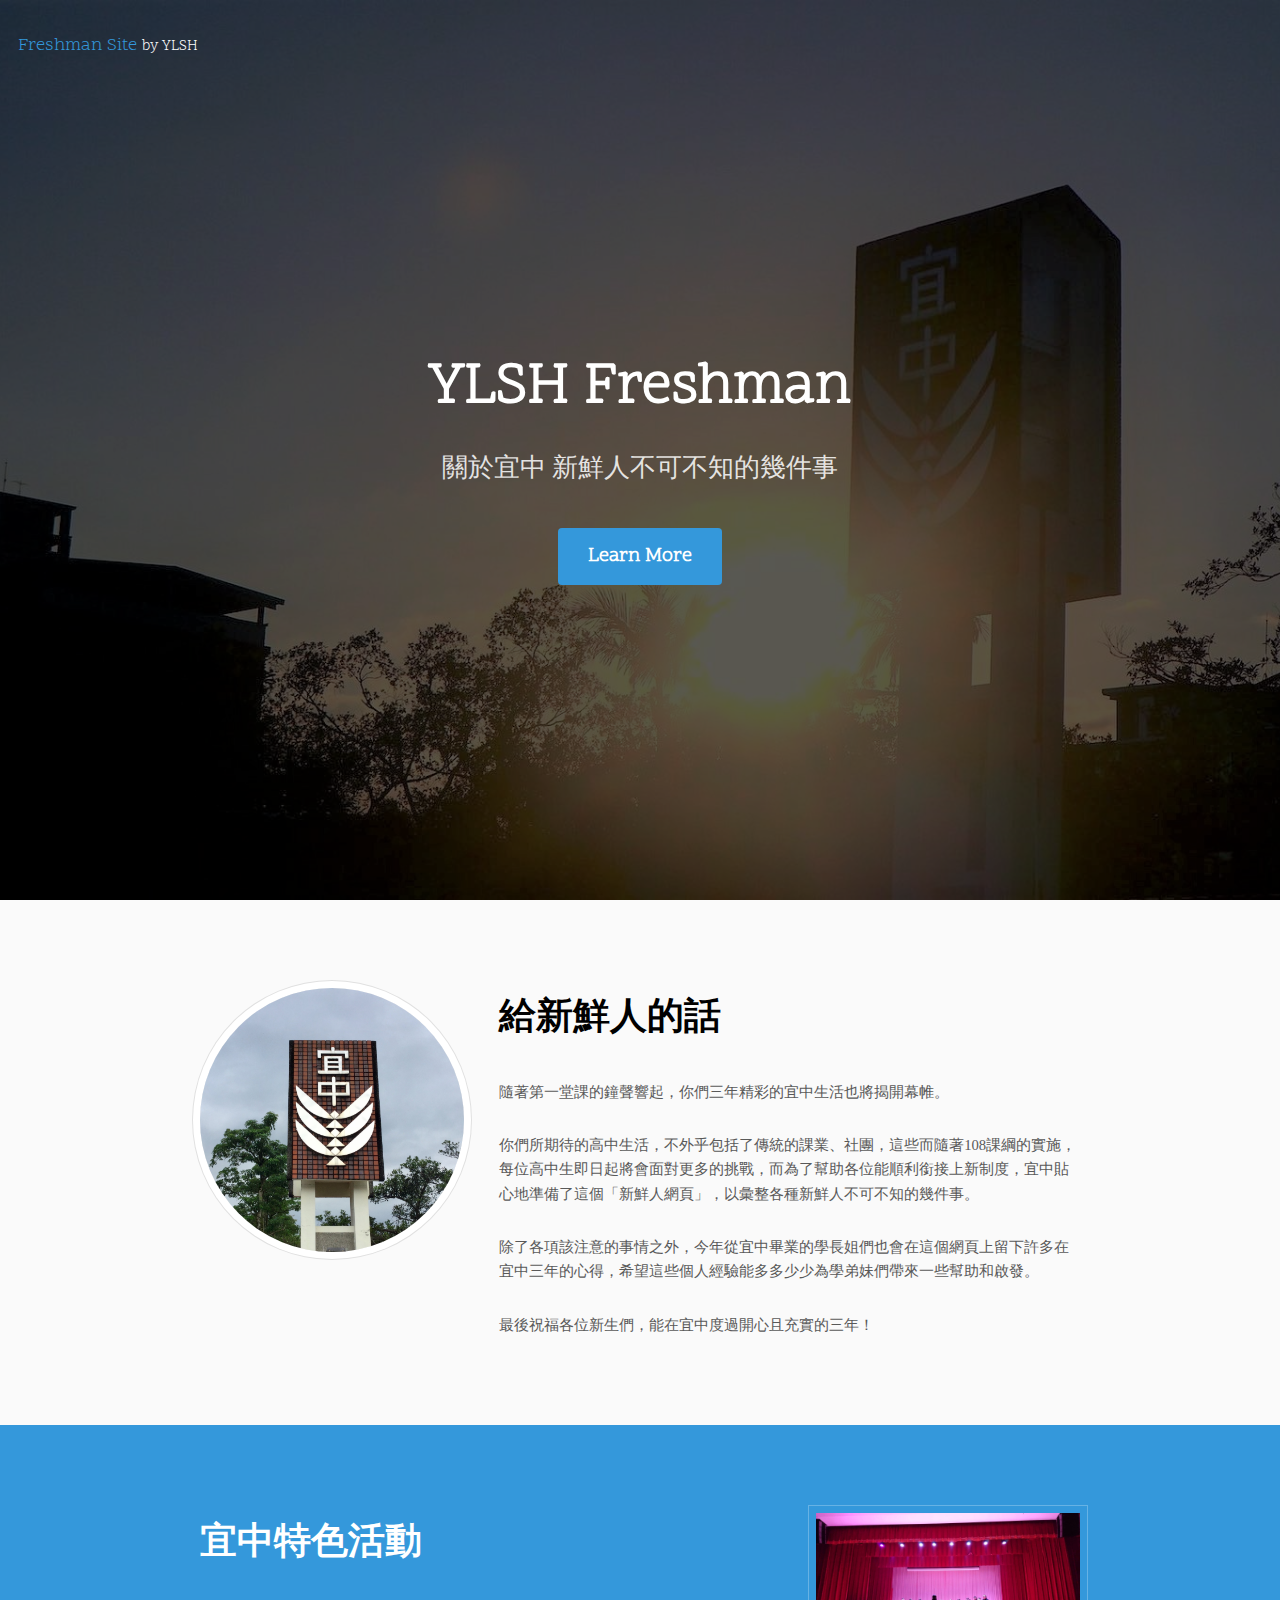
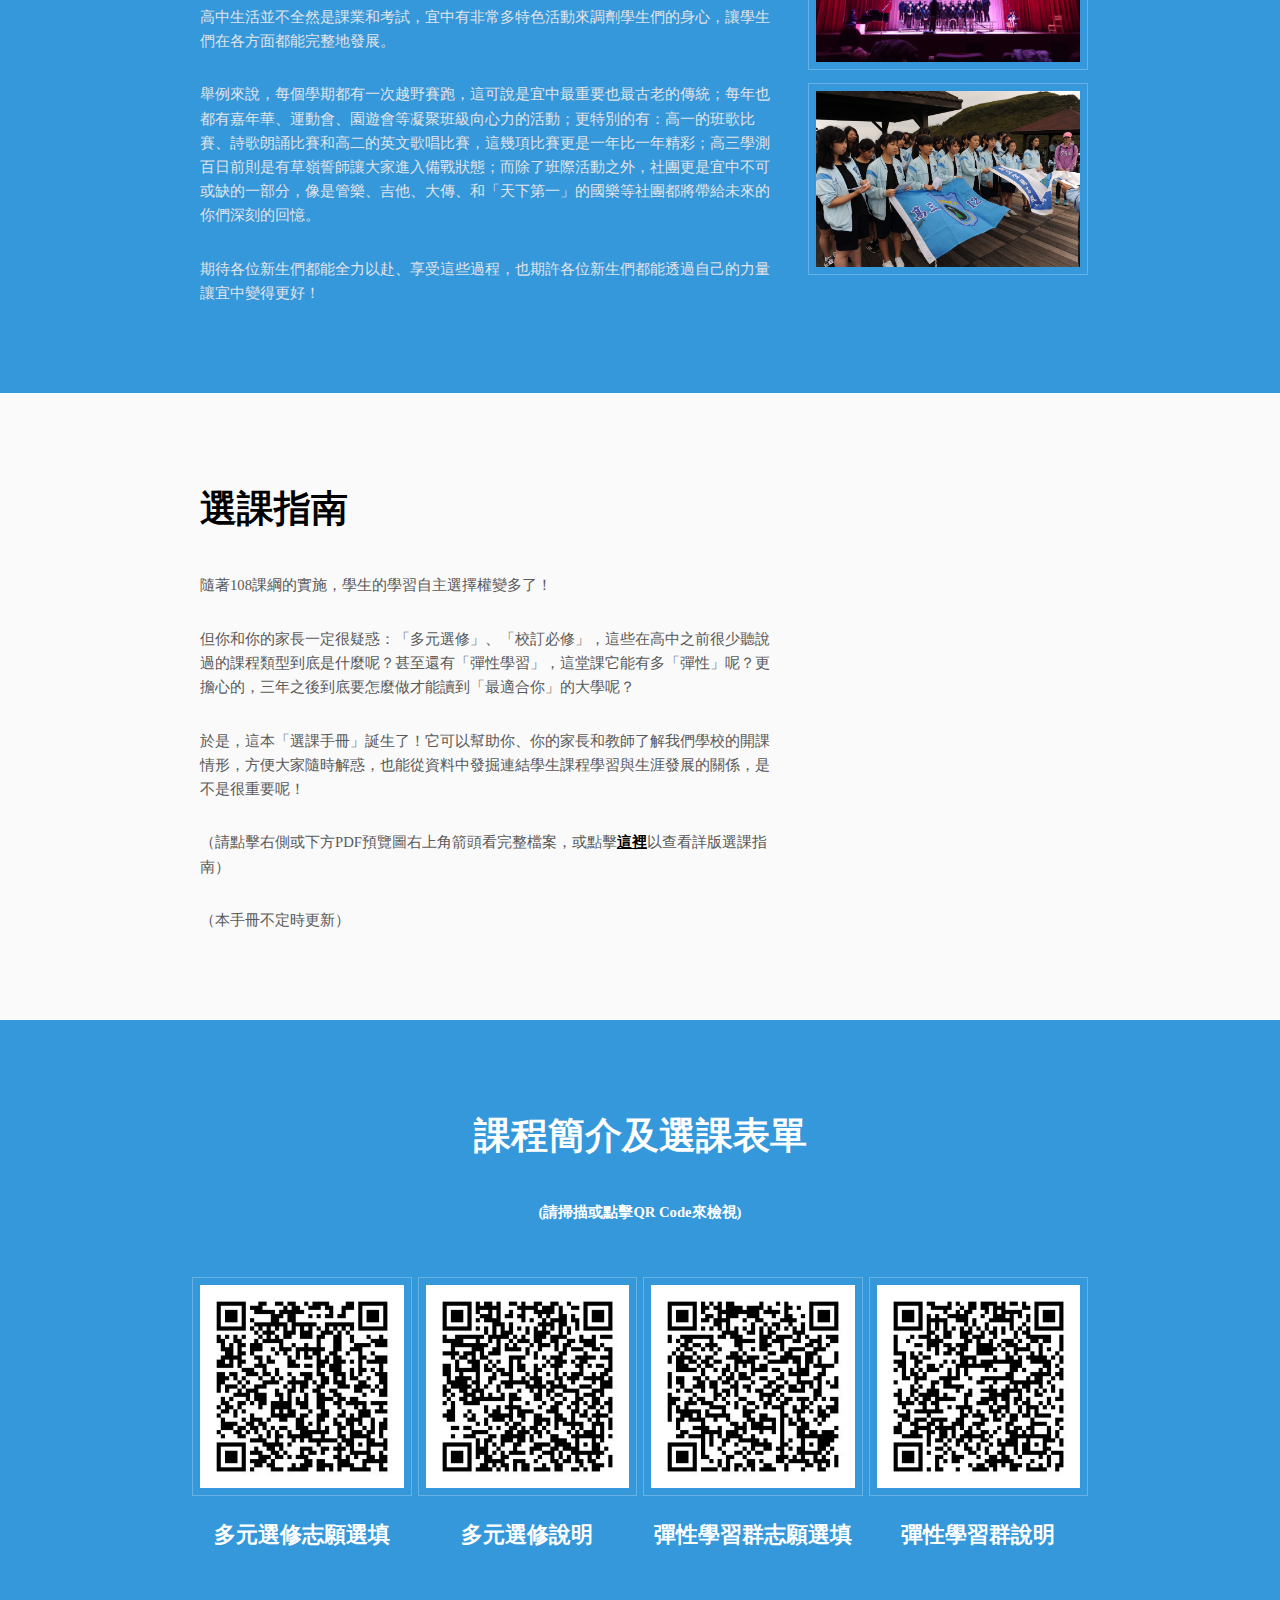
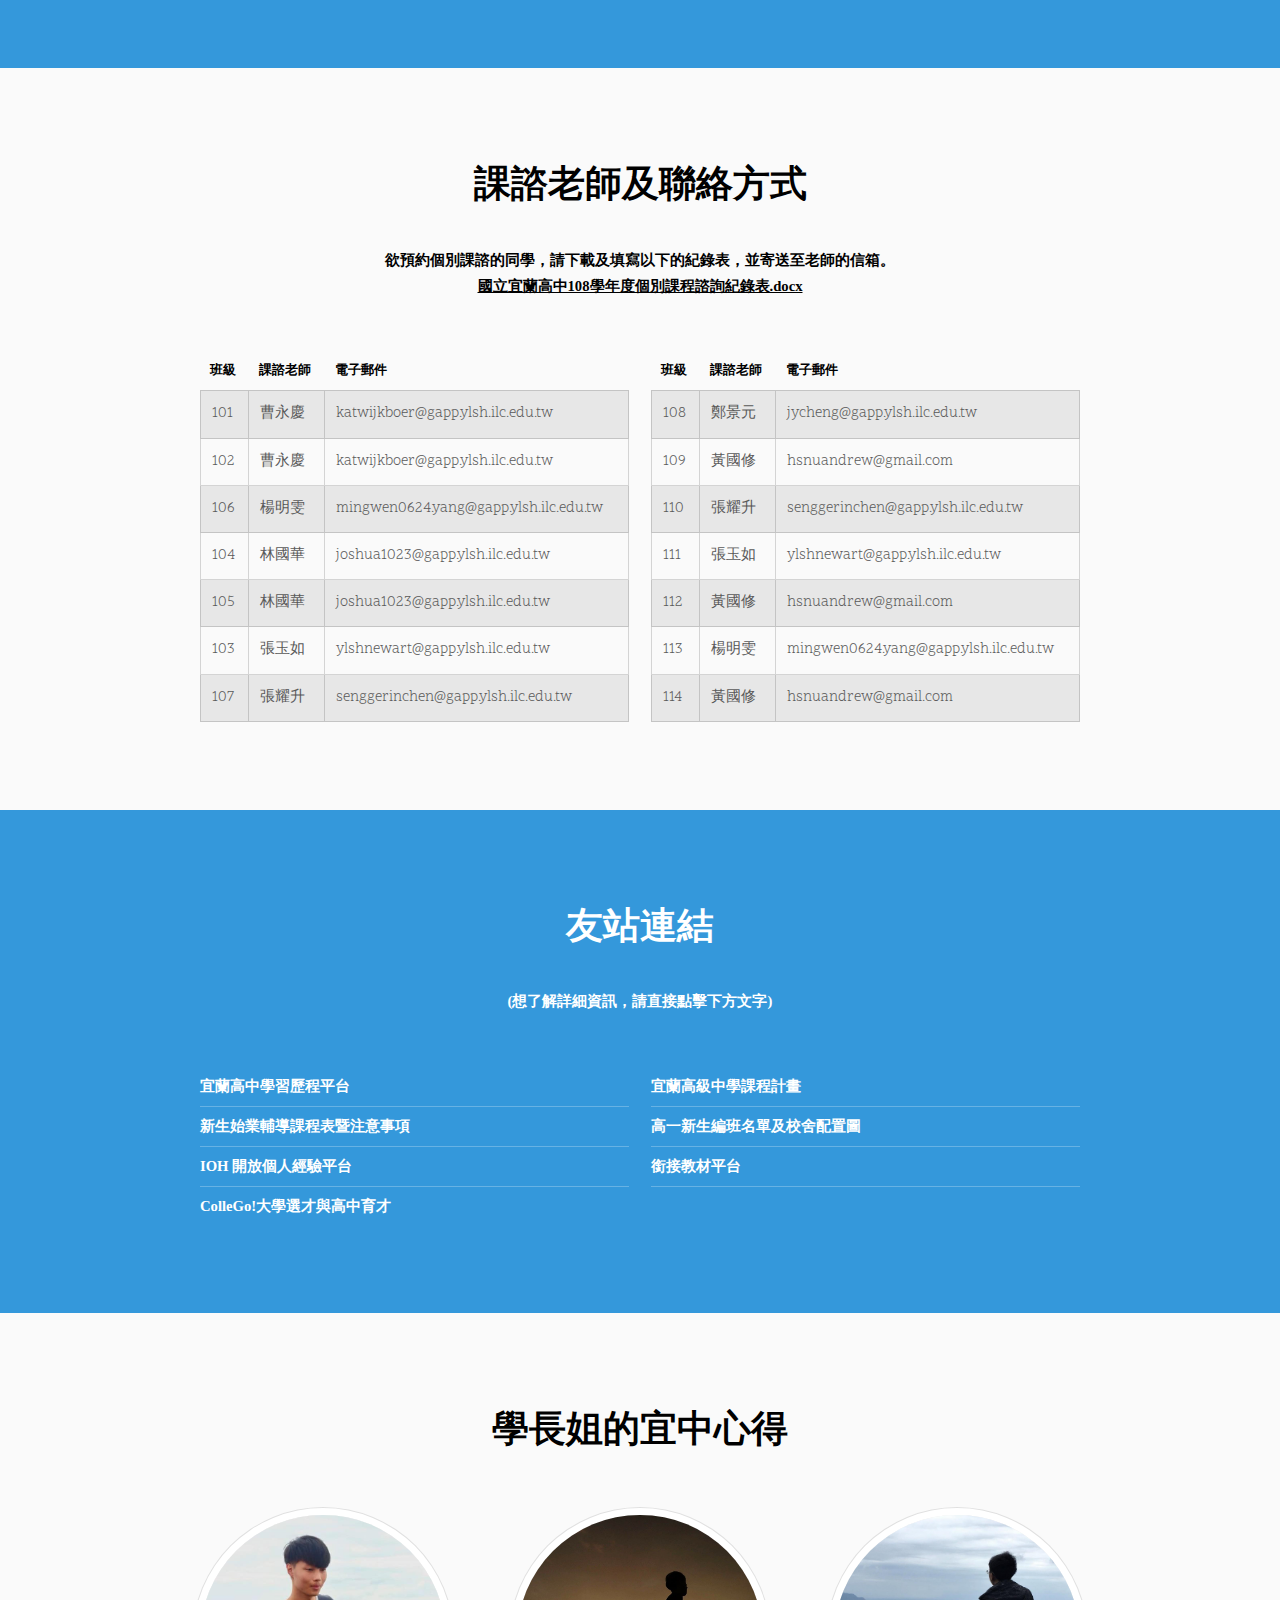
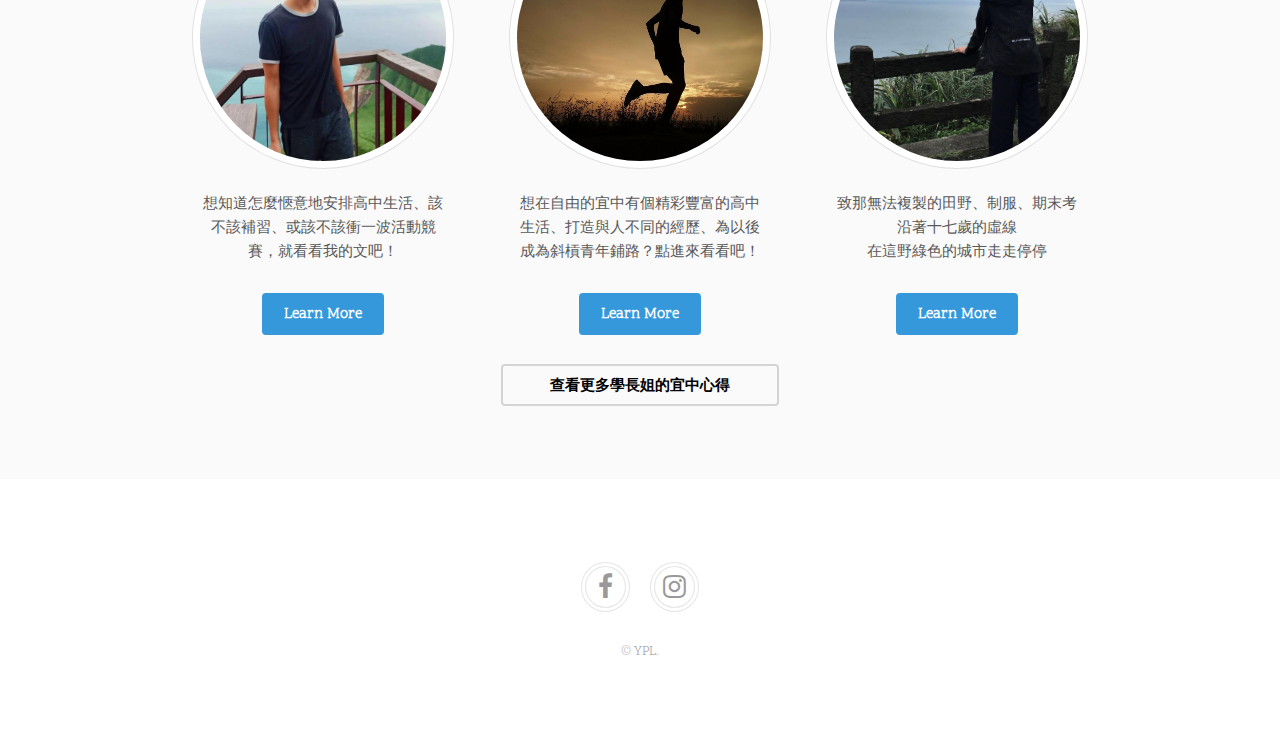
==== commit 6ccdf4fc: "update" ====
--- a/index.html
+++ b/index.html
@@ -306,6 +306,15 @@
 									</div>
 									<p style = "font-family:Microsoft JhengHei">致那無法複製的田野、制服、期末考<br>沿著十七歲的虛線<br>在這野綠色的城市走走停停</p>
 									<a href="share3.html" class="button">Learn More</a>
+								</div>
+							</div>
+							<p>
+							<div class = "row">
+								<div class = "4u 12u$(medium)">
+									<p></p>
+								</div>
+								<div class = "4u 12u$(medium)">
+									<a href="https://drive.google.com/drive/folders/14e-Gg6O-CYUhNMGTPp_RJHUIEC93Q-z6?usp=sharing" class="button alt fit" style = "font-family:Microsoft JhengHei">查看更多學長姐的宜中心得</a>
 								</div>
 							</div>
 						</div>
